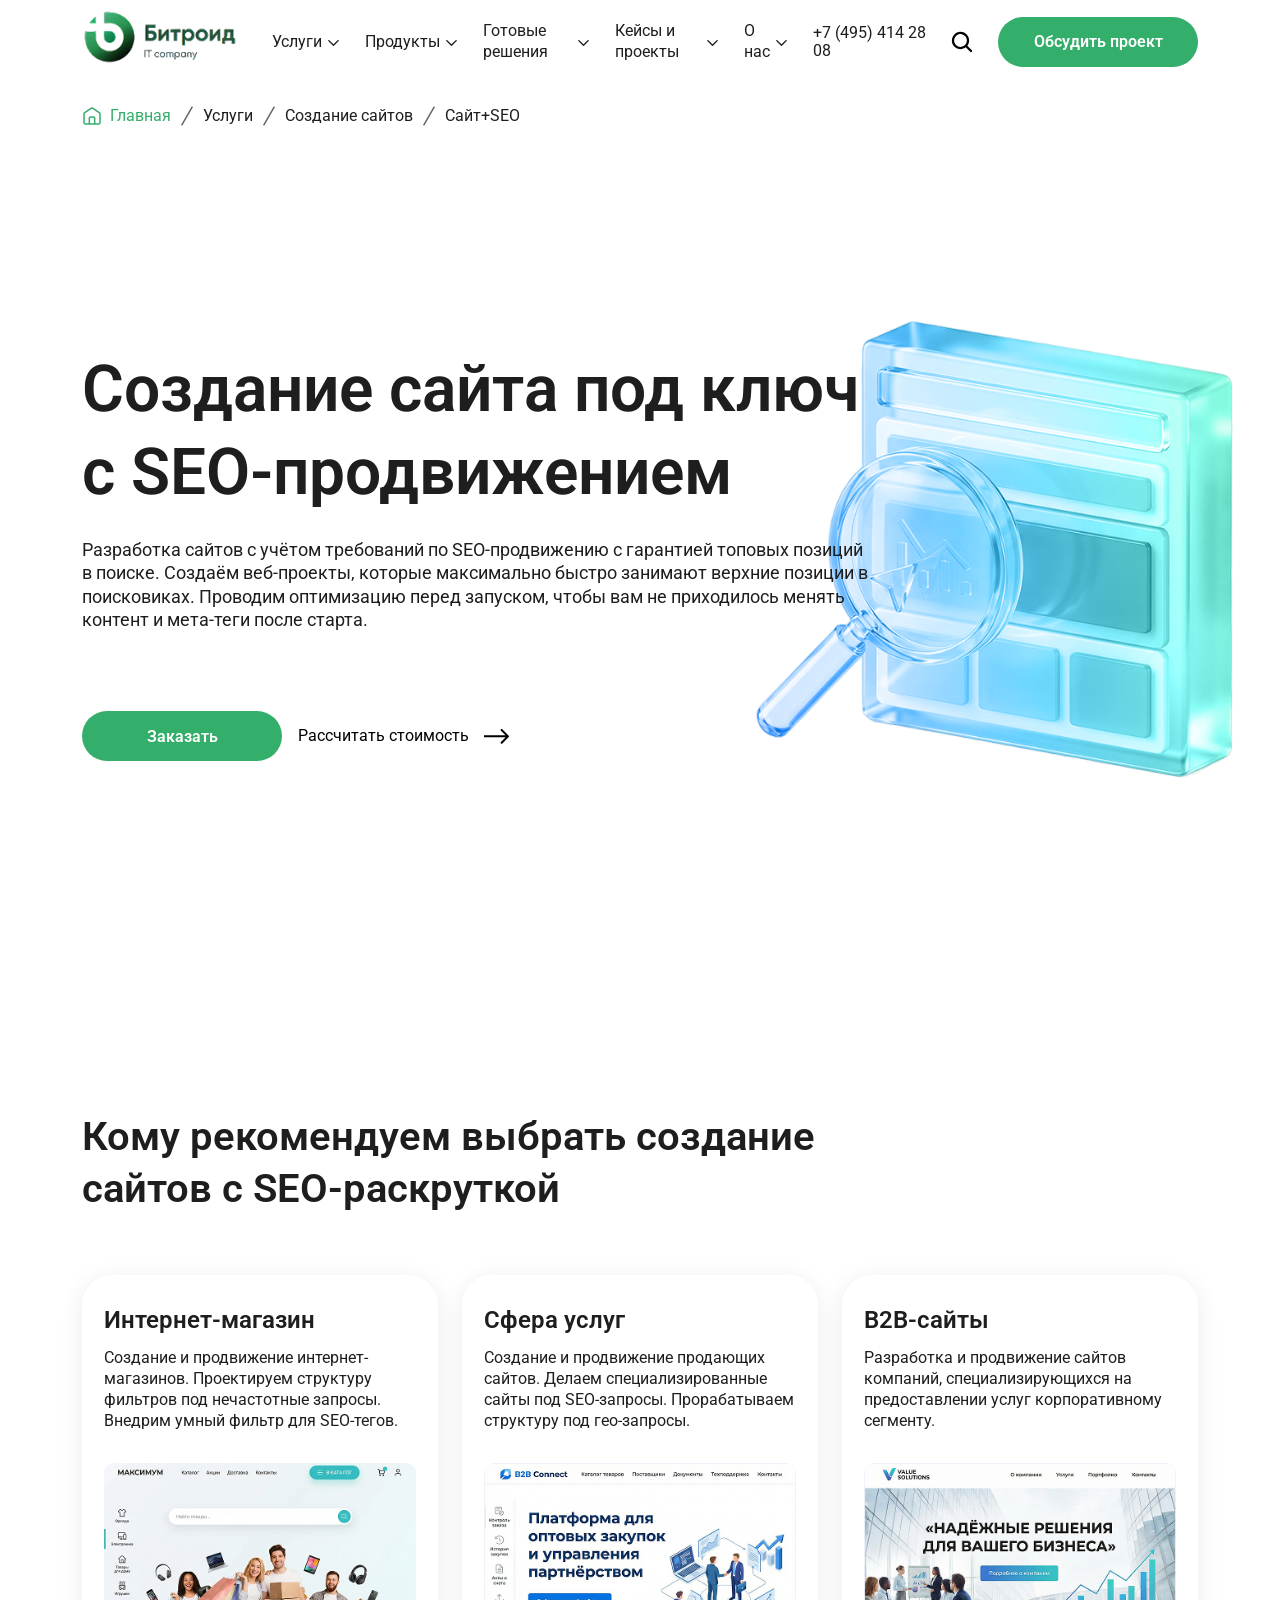
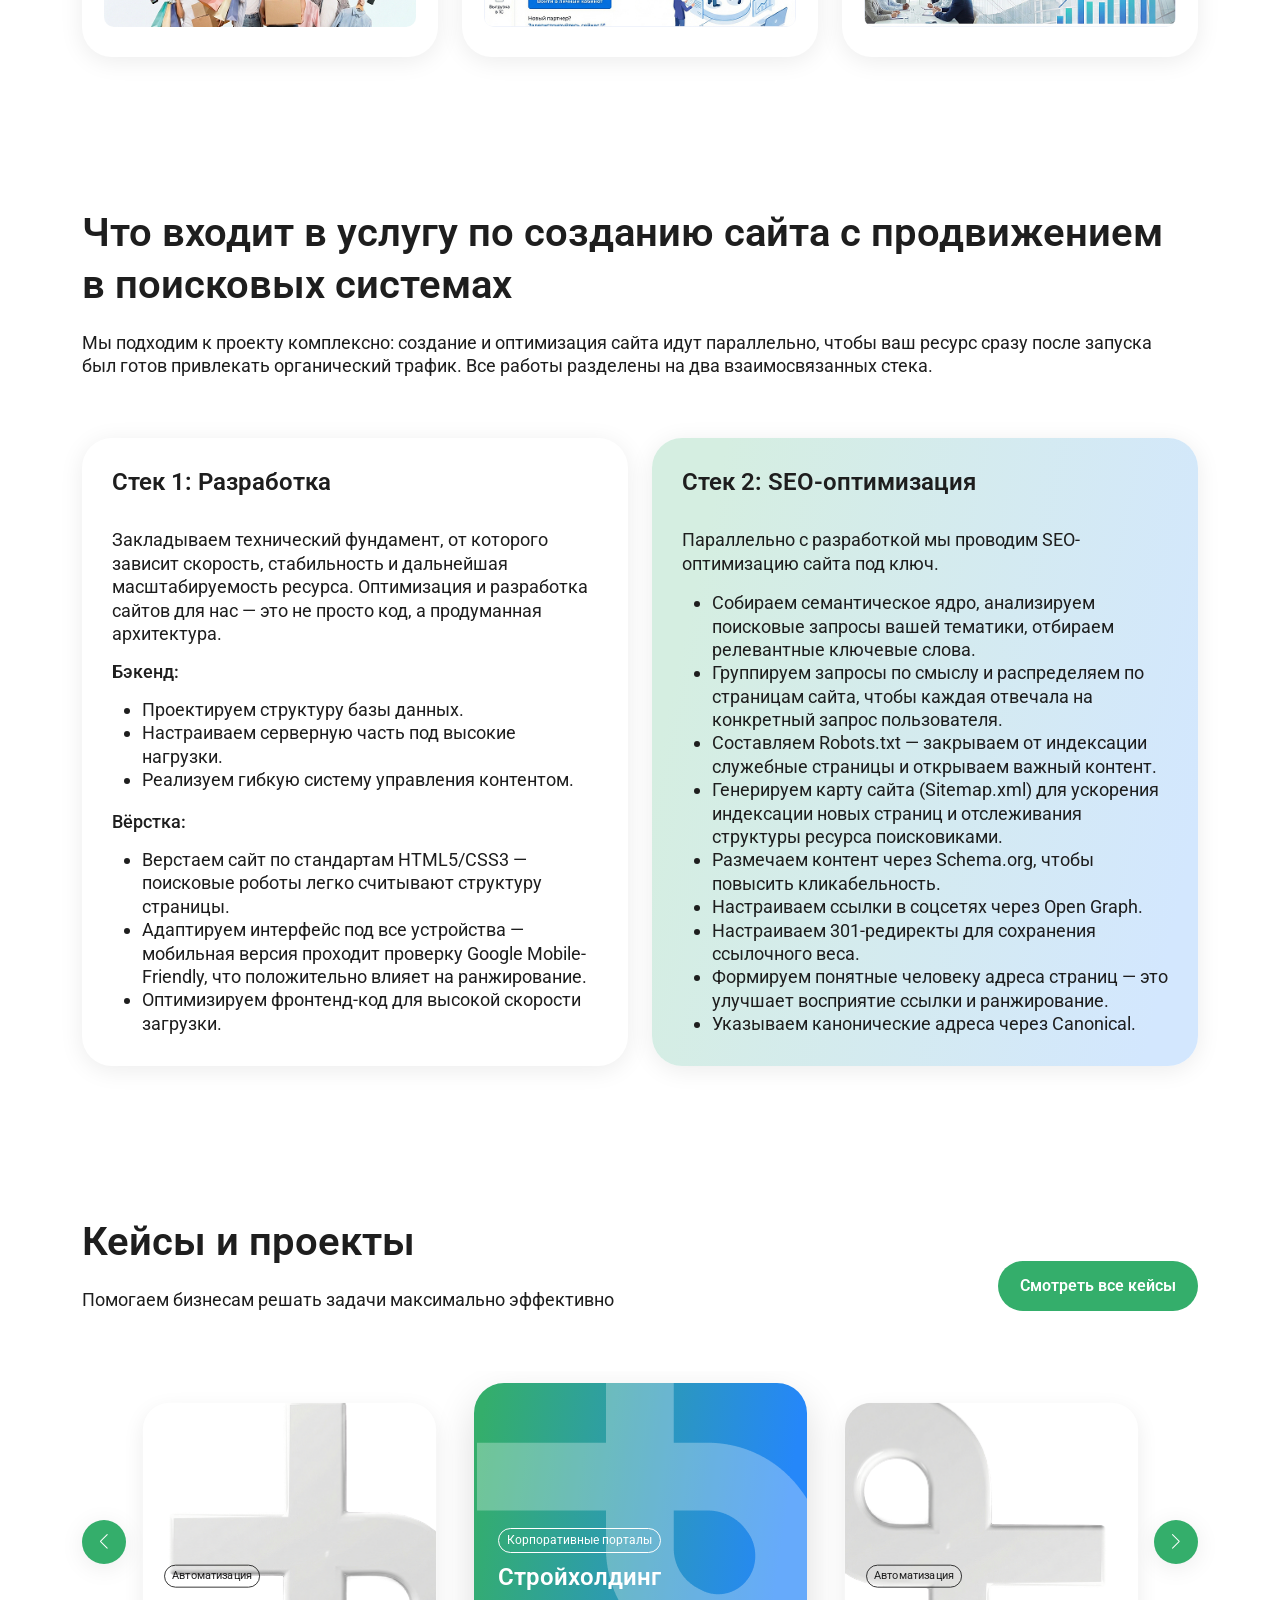
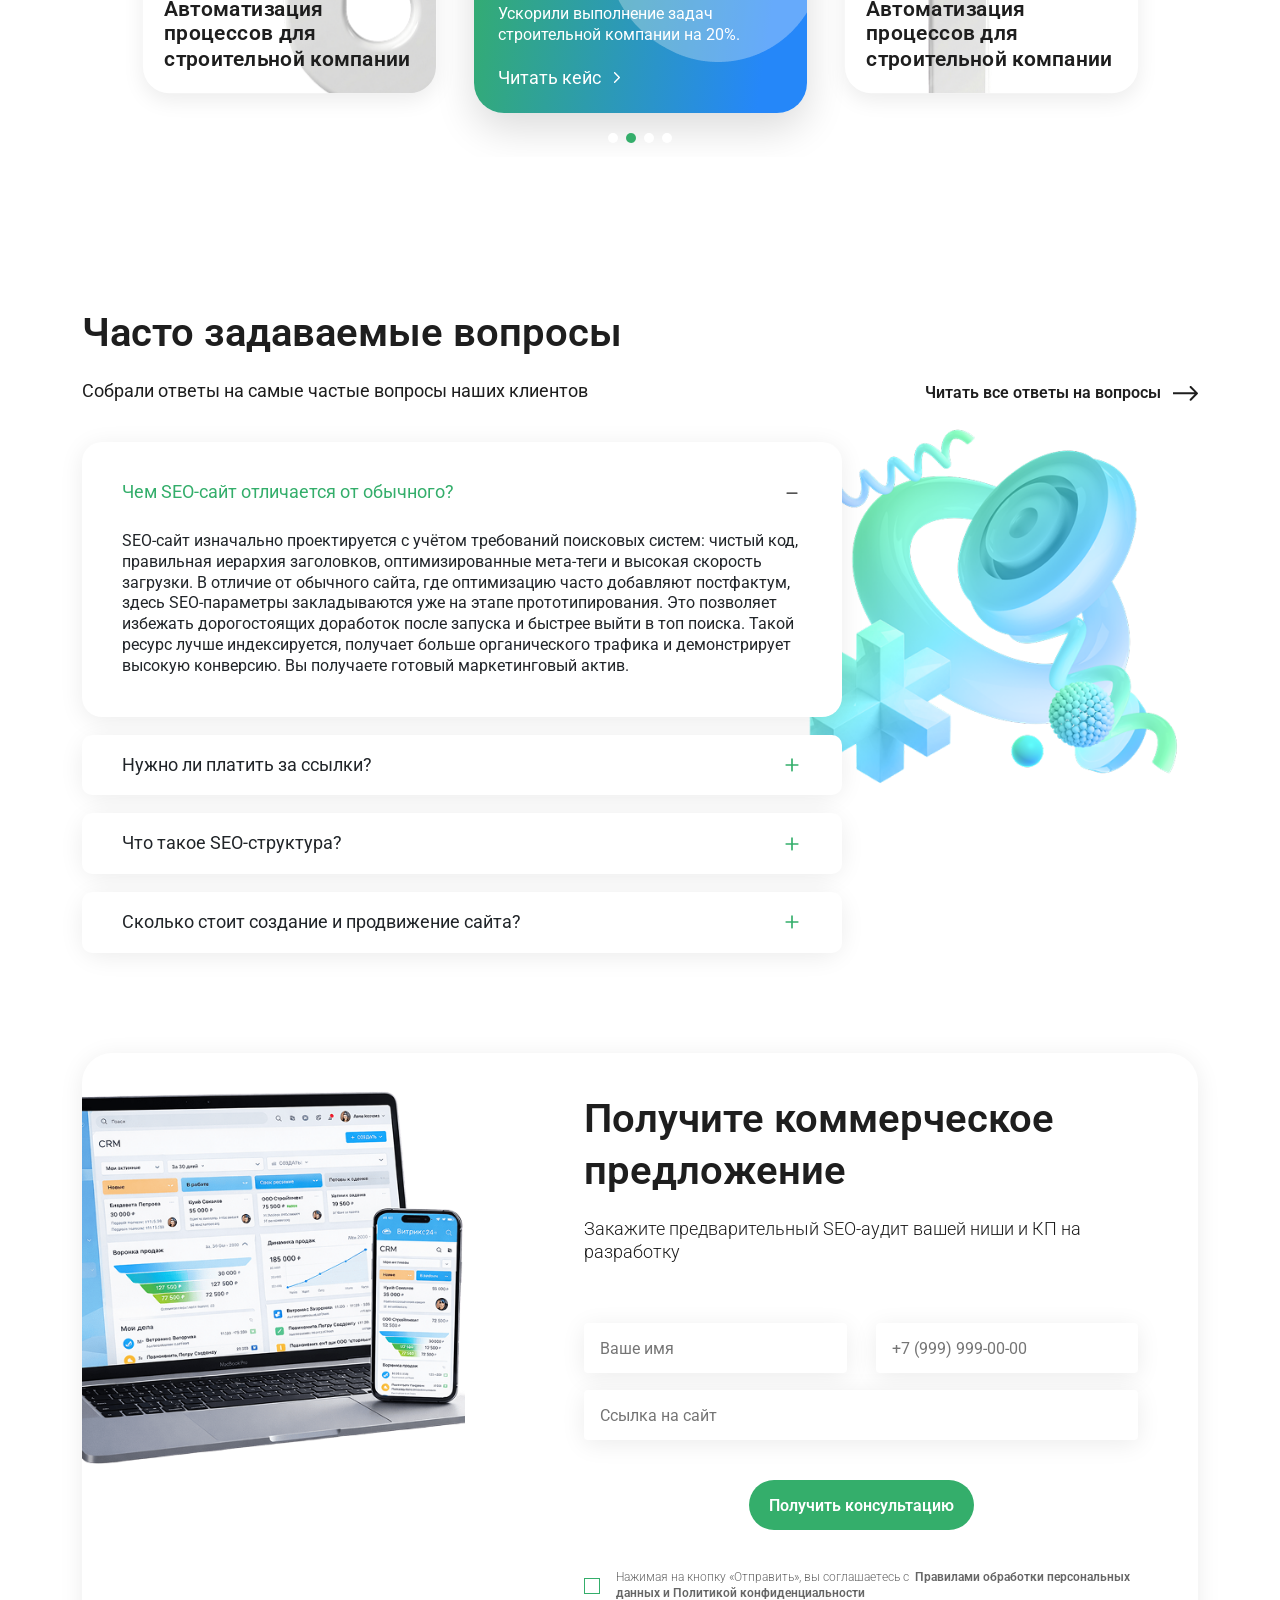
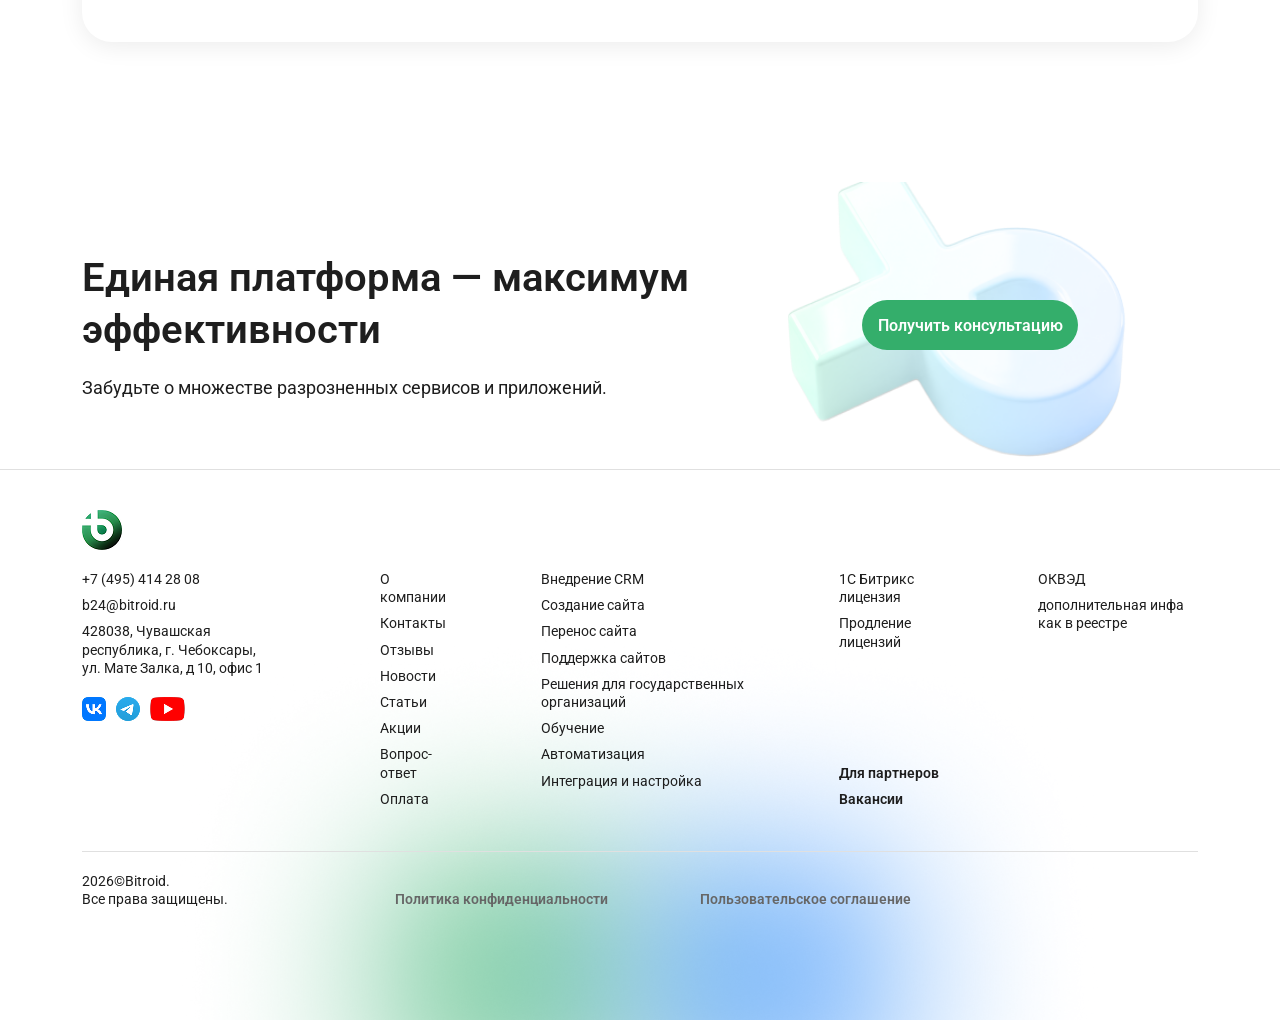
==== index.html @ 522f0d73 "Сверстал десктоп" ====
<!DOCTYPE html>
<html lang="ru">

<head>
  <meta http-equiv="Content-Type" content="text/html; charset=UTF-8">
  <meta http-equiv="X-UA-Compatible" content="IE=edge">
  <meta name="viewport" content="width=device-width, initial-scale=1.0">
  <title>Битроид IT company</title>
  <!-- <link href="https://cdnjs.cloudflare.com/ajax/libs/bootstrap/5.0.1/css/bootstrap-grid.min.css" rel="stylesheet"> -->
  <link href="https://cdn.jsdelivr.net/npm/bootstrap@5.3.2/dist/css/bootstrap.min.css" rel="stylesheet">
  <link rel="stylesheet" href="https://cdn.jsdelivr.net/npm/swiper@11/swiper-bundle.min.css" />
  <link rel="stylesheet" href="css/normalize.css">
  <link rel="stylesheet" href="css/main.css">
</head>

<body>

  <header class="header">
    <div class="container">
      <div class="header__row">
        <a class="header__logo" href="/">
          <img class="header__logo-img" src="images/logo.png" alt="logo">
        </a>
        <nav class="header__nav">
          <ul class="header__nav-list">
            <li class="header__nav-item">
              <a class="header__nav-link" href="#">Услуги
                <span class="header__nav-link-span">
                  <svg class="header__nav-link-icon" width="15" height="15" viewBox="0 0 15 15" fill="none" xmlns="http://www.w3.org/2000/svg">
                    <path d="M12.685 6.12247L7.99747 10.81C7.93214 10.8755 7.85452 10.9275 7.76906 10.963C7.68359 10.9985 7.59196 11.0168 7.49942 11.0168C7.40688 11.0168 7.31525 10.9985 7.22978 10.963C7.14432 10.9275 7.0667 10.8755 7.00137 10.81L2.31387 6.12247C2.18178 5.99038 2.10757 5.81123 2.10757 5.62443C2.10757 5.43762 2.18178 5.25847 2.31387 5.12638C2.44596 4.99429 2.62512 4.92008 2.81192 4.92008C2.99872 4.92008 3.17788 4.99429 3.30997 5.12638L7.50001 9.31642L11.69 5.12579C11.8221 4.9937 12.0013 4.91949 12.1881 4.91949C12.3749 4.91949 12.554 4.9937 12.6861 5.12579C12.8182 5.25788 12.8924 5.43704 12.8924 5.62384C12.8924 5.81064 12.8182 5.9898 12.6861 6.12189L12.685 6.12247Z" />
                  </svg>
                </span>
              </a>
            </li>
            <li class="header__nav-item">
              <a class="header__nav-link" href="#">Продукты
                <span class="header__nav-link-span">
                  <svg class="header__nav-link-icon" width="15" height="15" viewBox="0 0 15 15" fill="none" xmlns="http://www.w3.org/2000/svg">
                    <path d="M12.685 6.12247L7.99747 10.81C7.93214 10.8755 7.85452 10.9275 7.76906 10.963C7.68359 10.9985 7.59196 11.0168 7.49942 11.0168C7.40688 11.0168 7.31525 10.9985 7.22978 10.963C7.14432 10.9275 7.0667 10.8755 7.00137 10.81L2.31387 6.12247C2.18178 5.99038 2.10757 5.81123 2.10757 5.62443C2.10757 5.43762 2.18178 5.25847 2.31387 5.12638C2.44596 4.99429 2.62512 4.92008 2.81192 4.92008C2.99872 4.92008 3.17788 4.99429 3.30997 5.12638L7.50001 9.31642L11.69 5.12579C11.8221 4.9937 12.0013 4.91949 12.1881 4.91949C12.3749 4.91949 12.554 4.9937 12.6861 5.12579C12.8182 5.25788 12.8924 5.43704 12.8924 5.62384C12.8924 5.81064 12.8182 5.9898 12.6861 6.12189L12.685 6.12247Z" />
                  </svg>
                </span>
              </a>
            </li>
            <li class="header__nav-item">
              <a class="header__nav-link" href="#">Готовые решения
                <span class="header__nav-link-span">
                  <svg class="header__nav-link-icon" width="15" height="15" viewBox="0 0 15 15" fill="none" xmlns="http://www.w3.org/2000/svg">
                    <path d="M12.685 6.12247L7.99747 10.81C7.93214 10.8755 7.85452 10.9275 7.76906 10.963C7.68359 10.9985 7.59196 11.0168 7.49942 11.0168C7.40688 11.0168 7.31525 10.9985 7.22978 10.963C7.14432 10.9275 7.0667 10.8755 7.00137 10.81L2.31387 6.12247C2.18178 5.99038 2.10757 5.81123 2.10757 5.62443C2.10757 5.43762 2.18178 5.25847 2.31387 5.12638C2.44596 4.99429 2.62512 4.92008 2.81192 4.92008C2.99872 4.92008 3.17788 4.99429 3.30997 5.12638L7.50001 9.31642L11.69 5.12579C11.8221 4.9937 12.0013 4.91949 12.1881 4.91949C12.3749 4.91949 12.554 4.9937 12.6861 5.12579C12.8182 5.25788 12.8924 5.43704 12.8924 5.62384C12.8924 5.81064 12.8182 5.9898 12.6861 6.12189L12.685 6.12247Z" />
                  </svg>
                </span>
              </a>
            </li>
            <li class="header__nav-item">
              <a class="header__nav-link" href="#">Кейсы и проекты
                <span class="header__nav-link-span">
                  <svg class="header__nav-link-icon" width="15" height="15" viewBox="0 0 15 15" fill="none" xmlns="http://www.w3.org/2000/svg">
                    <path d="M12.685 6.12247L7.99747 10.81C7.93214 10.8755 7.85452 10.9275 7.76906 10.963C7.68359 10.9985 7.59196 11.0168 7.49942 11.0168C7.40688 11.0168 7.31525 10.9985 7.22978 10.963C7.14432 10.9275 7.0667 10.8755 7.00137 10.81L2.31387 6.12247C2.18178 5.99038 2.10757 5.81123 2.10757 5.62443C2.10757 5.43762 2.18178 5.25847 2.31387 5.12638C2.44596 4.99429 2.62512 4.92008 2.81192 4.92008C2.99872 4.92008 3.17788 4.99429 3.30997 5.12638L7.50001 9.31642L11.69 5.12579C11.8221 4.9937 12.0013 4.91949 12.1881 4.91949C12.3749 4.91949 12.554 4.9937 12.6861 5.12579C12.8182 5.25788 12.8924 5.43704 12.8924 5.62384C12.8924 5.81064 12.8182 5.9898 12.6861 6.12189L12.685 6.12247Z" />
                  </svg>
                </span>
              </a>
            </li>
            <li class="header__nav-item">
              <a class="header__nav-link" href="#">О нас
                <span class="header__nav-link-span">
                  <svg class="header__nav-link-icon" width="15" height="15" viewBox="0 0 15 15" fill="none" xmlns="http://www.w3.org/2000/svg">
                    <path d="M12.685 6.12247L7.99747 10.81C7.93214 10.8755 7.85452 10.9275 7.76906 10.963C7.68359 10.9985 7.59196 11.0168 7.49942 11.0168C7.40688 11.0168 7.31525 10.9985 7.22978 10.963C7.14432 10.9275 7.0667 10.8755 7.00137 10.81L2.31387 6.12247C2.18178 5.99038 2.10757 5.81123 2.10757 5.62443C2.10757 5.43762 2.18178 5.25847 2.31387 5.12638C2.44596 4.99429 2.62512 4.92008 2.81192 4.92008C2.99872 4.92008 3.17788 4.99429 3.30997 5.12638L7.50001 9.31642L11.69 5.12579C11.8221 4.9937 12.0013 4.91949 12.1881 4.91949C12.3749 4.91949 12.554 4.9937 12.6861 5.12579C12.8182 5.25788 12.8924 5.43704 12.8924 5.62384C12.8924 5.81064 12.8182 5.9898 12.6861 6.12189L12.685 6.12247Z" />
                  </svg>
                </span>
              </a>
            </li>
          </ul>
        </nav>
        <a class="header__phone" href="tel:+74954142808">+7 (495) 414 28 08</a>
        <button class="header__search-btn" type="button">
          <svg class="header__search-btn-icon" width="24" height="24" viewBox="0 0 24 24" fill="none" xmlns="http://www.w3.org/2000/svg">
            <path d="M21.7959 20.2041L17.3437 15.75C18.6787 14.0104 19.3019 11.8282 19.087 9.64606C18.8722 7.46389 17.8353 5.44515 16.1867 3.99936C14.5382 2.55356 12.4014 1.78898 10.2098 1.8607C8.01829 1.93243 5.93607 2.83509 4.38558 4.38558C2.83509 5.93607 1.93243 8.01829 1.8607 10.2098C1.78898 12.4014 2.55356 14.5382 3.99936 16.1867C5.44515 17.8353 7.46389 18.8722 9.64606 19.087C11.8282 19.3019 14.0104 18.6787 15.75 17.3437L20.2059 21.8006C20.3106 21.9053 20.4348 21.9883 20.5715 22.0449C20.7083 22.1015 20.8548 22.1307 21.0028 22.1307C21.1508 22.1307 21.2973 22.1015 21.4341 22.0449C21.5708 21.9883 21.695 21.9053 21.7997 21.8006C21.9043 21.696 21.9873 21.5717 22.044 21.435C22.1006 21.2983 22.1298 21.1517 22.1298 21.0037C22.1298 20.8557 22.1006 20.7092 22.044 20.5725C21.9873 20.4357 21.9043 20.3115 21.7997 20.2069L21.7959 20.2041ZM4.12499 10.5C4.12499 9.23914 4.49888 8.0066 5.19938 6.95823C5.89987 5.90987 6.89551 5.09277 8.06039 4.61026C9.22527 4.12775 10.5071 4.00151 11.7437 4.24749C12.9803 4.49347 14.1162 5.10063 15.0078 5.99219C15.8994 6.88375 16.5065 8.01966 16.7525 9.25629C16.9985 10.4929 16.8722 11.7747 16.3897 12.9396C15.9072 14.1045 15.0901 15.1001 14.0418 15.8006C12.9934 16.5011 11.7608 16.875 10.5 16.875C8.80977 16.8733 7.18927 16.201 5.99411 15.0059C4.79894 13.8107 4.12673 12.1902 4.12499 10.5Z" />
          </svg>
        </button>
        <button class="btn header__cta-btn" type="button">Обсудить проект</button>
      </div>
    </div>
  </header>

  <main class="main">
    <div class="container">

      <nav class="breadcrumbs" aria-label="Breadcrumb">
        <img class="breadcrumbs__icon" src="images/icons/breadcrumbs-icon.svg" alt="breadcrumbs icon">
        <ul class="breadcrumbs__list">
          <li class="breadcrumbs__item">
            <a class="breadcrumbs__link breadcrumbs__link--main" href="/">Главная</a>
            <span class="breadcrumbs__separator"><span>
          </li>
          <li class="breadcrumbs__item">
            <a class="breadcrumbs__link" href="#">Услуги</a>
            <span class="breadcrumbs__separator"><span>
          </li>
          <li class="breadcrumbs__item">
            <a class="breadcrumbs__link" href="#">Создание сайтов</a>
            <span class="breadcrumbs__separator"><span>
          </li>
          <li class="breadcrumbs__item">Сайт+SEO</li>
        </ul>
      </nav>

      <section class="hero">
        <div class="hero__content">
          <h1 class="hero__title">Создание сайта под ключ с SEO-продвижением</h1>
          <p class="hero__description">
            Разработка сайтов с учётом требований по SEO-продвижению с гарантией топовых позиций в поиске. Создаём веб-проекты, которые максимально быстро занимают верхние позиции в поисковиках. Проводим оптимизацию перед запуском, чтобы вам не приходилось менять контент и мета-теги после старта.
          </p>
          <div class="hero__buttons">
            <button class="btn" type="button">Заказать</button>
            <button class="hero__btn" type="button">Рассчитать стоимость
              <svg class="hero__btn-icon" width="25" height="15" viewBox="0 0 25 15" fill="none" xmlns="http://www.w3.org/2000/svg">
                <path d="M24.7071 8.07112C25.0976 7.6806 25.0976 7.04743 24.7071 6.65691L18.3431 0.292946C17.9526 -0.0975785 17.3195 -0.0975785 16.9289 0.292946C16.5384 0.68347 16.5384 1.31664 16.9289 1.70716L22.5858 7.36401L16.9289 13.0209C16.5384 13.4114 16.5384 14.0446 16.9289 14.4351C17.3195 14.8256 17.9526 14.8256 18.3431 14.4351L24.7071 8.07112ZM0 7.36401V8.36401H24V7.36401V6.36401H0V7.36401Z" />
              </svg>
            </button>
          </div>
        </div>
      </section>

      <section class="section services">
        <h2 class="section__title section__title--services ">Кому рекомендуем выбрать создание сайтов с SEO-раскруткой</h2>
        <ul class="services__list">
          <li class="services__item">
            <article class="services__card">
              <h3 class="services__card-title">Интернет-магазин</h3>
              <p class="services__card-description">
                Создание и продвижение интернет-магазинов. Проектируем структуру фильтров под нечастотные запросы. Внедрим умный фильтр для SEO-тегов.
              </p>
              <img class="services__card-img" src="images/services/services-card-1.jpg" alt="services card 1">
            </article>
          </li>
          <li class="services__item">
            <article class="services__card">
              <h3 class="services__card-title">Сфера услуг</h3>
              <p class="services__card-description">
                Создание и продвижение продающих сайтов. Делаем специализированные сайты под SEO-запросы. Прорабатываем структуру под гео-запросы.
              </p>
              <img class="services__card-img" src="images/services/services-card-2.jpg" alt="Сфера услуг">
            </article>
          </li>
          <li class="services__item">
            <article class="services__card">
              <h3 class="services__card-title">B2B-сайты</h3>
              <p class="services__card-description">
                Разработка и продвижение сайтов компаний, специализирующихся на предоставлении услуг корпоративному сегменту.
              </p>
              <img class="services__card-img" src="images/services/services-card-3.jpg" alt="B2B-сайты">
            </article>
          </li>
        </ul>
      </section>

      <section class="section stacks">
        <div class="section__intro">
          <h2 class="section__title">Что входит в услугу по созданию сайта с продвижением в поисковых системах</h2>
          <p class="section__description">
            Мы подходим к проекту комплексно: создание и оптимизация сайта идут параллельно, чтобы ваш ресурс сразу после запуска был готов привлекать органический трафик. Все работы разделены на два взаимосвязанных стека.
          </p>
        </div>
        <div class="stacks__list">
          <div class="stacks__item">
            <h3 class="stacks__item-title">Стек 1: Разработка</h3>
            <div class="stacks__item-content">
              <p class="stacks__item-content-intro">Закладываем технический фундамент, от которого зависит скорость, стабильность и дальнейшая масштабируемость ресурса. Оптимизация и разработка сайтов для нас — это не просто код, а продуманная архитектура.</p>
              <h4 class="stacks__item-subheading">Бэкенд:</h4>
              <ul class="stacks__item-list">
                <li class="stacks__item-list-item">Проектируем структуру базы данных.</li>
                <li class="stacks__item-list-item">Настраиваем серверную часть под высокие нагрузки.</li>
                <li class="stacks__item-list-item">Реализуем гибкую систему управления контентом.</li>
              </ul>
              <h4 class="stacks__item-subheading">Вёрстка:</h4>
              <ul class="stacks__item-list">
                <li class="stacks__item-list-item">Верстаем сайт по стандартам HTML5/CSS3 — поисковые роботы легко считывают структуру страницы.</li>
                <li class="stacks__item-list-item">Адаптируем интерфейс под все устройства — мобильная версия проходит проверку Google Mobile-Friendly, что положительно влияет на ранжирование.</li>
                <li class="stacks__item-list-item">
                  Оптимизируем фронтенд-код для высокой скорости загрузки.</li>
              </ul>
            </div>
          </div>
          <div class="stacks__item">
            <h3 class="stacks__item-title">Стек 2: SEO-оптимизация</h3>
            <div class="stacks__item-content">
              <p class="stacks__item-content-intro">Параллельно с разработкой мы проводим SEO-оптимизацию сайта под ключ.</p>
              <ul class="stacks__item-list">
                <li class="stacks__item-list-item">Собираем семантическое ядро, анализируем поисковые запросы вашей тематики, отбираем релевантные ключевые слова.</li>
                <li class="stacks__item-list-item">Группируем запросы по смыслу и распределяем по страницам сайта, чтобы каждая отвечала на конкретный запрос пользователя.</li>
                <li class="stacks__item-list-item">Составляем Robots.txt — закрываем от индексации служебные страницы и открываем важный контент.</li>
                <li class="stacks__item-list-item">Генерируем карту сайта (Sitemap.xml) для ускорения индексации новых страниц и отслеживания структуры ресурса поисковиками.</li>
                <li class="stacks__item-list-item">Размечаем контент через Schema.org, чтобы повысить кликабельность.</li>
                <li class="stacks__item-list-item">Настраиваем ссылки в соцсетях через Open Graph.</li>
                <li class="stacks__item-list-item">Настраиваем 301-редиректы для сохранения ссылочного веса.</li>
                <li class="stacks__item-list-item">Формируем понятные человеку адреса страниц — это улучшает восприятие ссылки и ранжирование.</li>
                <li class="stacks__item-list-item">Указываем канонические адреса через Canonical.</li>
              </ul>
            </div>
          </div>
        </div>
      </section>

      <section class="section portfolio">
        <div class="section__row">
          <div class="section__intro">
            <h2 class="section__title">Кейсы и проекты</h2>
            <p class="section__description">
              Помогаем бизнесам решать задачи максимально эффективно 
            </p>
          </div>
          <a href="#" class="btn section__intro-btn">Смотреть все кейсы</a>
          <div class="portfolio__slider">
            <div class="swiper">
              <div class="swiper-wrapper">
                <!-- Слайды -->
                <div class="swiper-slide portfolio__slider-item">
                  <article class="portfolio__slider-card">
                    <img class="portfolio__slider-card-img portfolio__slider-card-img--1" src="images/portfolio/portfolio-card-1.png" alt="portfolio card 1">
                    <p class="portfolio__slider-card-tag">
                      Автоматизация
                    </p>
                    <h3 class="portfolio__slider-card-title">
                      Автоматизация процессов для строительной компании
                    </h3>
                    <div class="portfolio__slider-card-description">Ускорили выполнение задач строительной компании на 10%.</div>
                    <a href="#" class="portfolio__slider-card-link">
                      Читать кейс
                      <img src="images/icons/arrow-right-icon.svg" alt="Читать кейс">
                    </a>
                  </article>
                </div>
                <div class="swiper-slide portfolio__slider-item">
                  <article class="portfolio__slider-card">
                    <img class="portfolio__slider-card-img portfolio__slider-card-img--2" src="images/portfolio/portfolio-card-2.png" alt="portfolio card 2">
                    <p class="portfolio__slider-card-tag">
                      Корпоративные порталы
                    </p>
                    <h3 class="portfolio__slider-card-title">
                      Стройхолдинг
                    </h3>
                    <div class="portfolio__slider-card-description">Ускорили выполнение задач строительной компании на 20%.</div>
                    <a href="#" class="portfolio__slider-card-link">
                      Читать кейс
                      <img src="images/icons/arrow-right-icon.svg" alt="Читать кейс">
                    </a>
                  </article>
                </div>
                <div class="swiper-slide portfolio__slider-item">
                  <article class="portfolio__slider-card">
                    <img class="portfolio__slider-card-img portfolio__slider-card-img--3" src="images/portfolio/portfolio-card-3.png" alt="portfolio card 3">
                    <p class="portfolio__slider-card-tag">
                      Автоматизация
                    </p>
                    <h3 class="portfolio__slider-card-title">
                      Автоматизация процессов для строительной компании
                    </h3>
                    <div class="portfolio__slider-card-description">Ускорили выполнение задач строительной компании на 30%.</div>
                    <a href="#" class="portfolio__slider-card-link">
                      Читать кейс
                      <img src="images/icons/arrow-right-icon.svg" alt="Читать кейс">
                    </a>
                  </article>
                </div>
                <div class="swiper-slide portfolio__slider-item">
                  <article class="portfolio__slider-card">
                    <img class="portfolio__slider-card-img portfolio__slider-card-img--1" src="images/portfolio/portfolio-card-1.png" alt="portfolio card 1">
                    <p class="portfolio__slider-card-tag">
                      Корпоративные порталы
                    </p>
                    <h3 class="portfolio__slider-card-title">
                      Стройхолдинг
                    </h3>
                    <div class="portfolio__slider-card-description">Ускорили выполнение задач строительной компании на 40%.</div>
                    <a href="#" class="portfolio__slider-card-link">
                      Читать кейс
                      <img src="images/icons/arrow-right-icon.svg" alt="Читать кейс">
                    </a>
                  </article>
                </div>
              </div>

              <!-- Пагинация (точки) -->
              <div class="swiper-pagination"></div>
            </div>
            <!-- Стрелки навигации (опционально) -->
            <div class="swiper-button-next"></div>
            <div class="swiper-button-prev"></div>
          </div>
        </div>

      </section>

      <section class="section faq">
        <div class="section__row section__row--faq">
          <div class="section__intro">
            <h2 class="section__title">Часто задаваемые вопросы</h2>
            <p class="section__description">
              Собрали ответы на самые частые вопросы наших клиентов
            </p>
          </div>
          <a href="#" class="section__intro-link">Читать все ответы на вопросы
            <svg width="25" height="15" viewBox="0 0 25 15" fill="none" xmlns="http://www.w3.org/2000/svg">
              <path d="M24.7071 8.07112C25.0976 7.6806 25.0976 7.04743 24.7071 6.65691L18.3431 0.292946C17.9526 -0.0975785 17.3195 -0.0975785 16.9289 0.292946C16.5384 0.68347 16.5384 1.31664 16.9289 1.70716L22.5858 7.36401L16.9289 13.0209C16.5384 13.4114 16.5384 14.0446 16.9289 14.4351C17.3195 14.8256 17.9526 14.8256 18.3431 14.4351L24.7071 8.07112ZM0 7.36401V8.36401H24V7.36401V6.36401H0V7.36401Z" fill="#1E1E1E" />
            </svg>
          </a>
          <div class="faq__accordion accordion accordion-flush" id="faqAccordion">
            <div class="accordion-item">
              <h2 class="accordion-header" id="headingOne">
                <button class="accordion-button" type="button" data-bs-toggle="collapse" data-bs-target="#collapseOne" aria-expanded="true" aria-controls="collapseOne">
                  Чем SEO-сайт отличается от обычного?
                </button>
              </h2>
              <div id="collapseOne" class="accordion-collapse collapse show" aria-labelledby="headingOne" data-bs-parent="#faqAccordion">
                <div class="accordion-body">
                  SEO-сайт изначально проектируется с учётом требований поисковых систем: чистый код, правильная иерархия заголовков, оптимизированные мета-теги и высокая скорость загрузки. В отличие от обычного сайта, где оптимизацию часто добавляют постфактум, здесь SEO-параметры закладываются уже на этапе прототипирования. Это позволяет избежать дорогостоящих доработок после запуска и быстрее выйти в топ поиска. Такой ресурс лучше индексируется, получает больше органического трафика и демонстрирует высокую конверсию. Вы получаете готовый маркетинговый актив.
                </div>
              </div>
            </div>
            <div class="accordion-item">
              <h2 class="accordion-header" id="headingTwo">
                <button class="accordion-button collapsed" type="button" data-bs-toggle="collapse" data-bs-target="#collapseTwo" aria-expanded="false" aria-controls="collapseTwo">
                  Нужно ли платить за ссылки?
                </button>
              </h2>
              <div id="collapseTwo" class="accordion-collapse collapse" aria-labelledby="headingTwo" data-bs-parent="#faqAccordion">
                <div class="accordion-body">
                  <p>Да, если речь идёт о покупке внешних ссылок для продвижения (крауд-маркетинг, гостевые посты, биржи ссылок).</p>
                  <p>
                    Но в современном SEO акцент смещён в сторону естественного ссылочного профиля — полезный контент,который сам привлекает ссылки. Ссылки — это не единственный, но важный фактор ранжирования.
                  </p>
                  <p>Мы всегда обсуждаем стратегию ссылочного продвижения индивидуально.</p>
                </div>
              </div>
            </div>
            <div class="accordion-item">
              <h2 class="accordion-header" id="headingThree">
                <button class="accordion-button collapsed" type="button" data-bs-toggle="collapse" data-bs-target="#collapseThree" aria-expanded="false" aria-controls="collapseThree">
                  Что такое SEO-структура?
                </button>
              </h2>
              <div id="collapseThree" class="accordion-collapse collapse" aria-labelledby="headingThree" data-bs-parent="#faqAccordion">
                <div class="accordion-body">
                  <p>SEO-структура — это логическое построение сайта, понятное поисковым системам и пользователям.</p>
                  <p>Она включает: правильную вложенность разделов (URL вида site.com/catalog/product/), ЧПУ-адреса, хлебные крошки, внутреннюю перелинковку, заголовки H1-H6 и грамотное распределение ключевых слов по страницам. Хорошая структура помогает поисковикам быстрее индексировать сайт и повышает позиции в выдаче.
                  </p>
                </div>
              </div>
            </div>
            <div class="accordion-item">
              <h2 class="accordion-header" id="headingFour">
                <button class="accordion-button collapsed" type="button" data-bs-toggle="collapse" data-bs-target="#collapseFour" aria-expanded="false" aria-controls="collapseFour">
                  Сколько стоит создание и продвижение сайта?
                </button>
              </h2>
              <div id="collapseFour" class="accordion-collapse collapse" aria-labelledby="headingFour" data-bs-parent="#faqAccordion">
                <div class="accordion-body">
                  <p></p>Цена зависит от сложности проекта. Сайт-визитка: от 30 000 ₽, интернет-магазин: от 80 000–150 000 ₽, кастомный портал: от 300 000 ₽.</p>
                  <p>Продвижение обычно оплачивается ежемесячно (от 20 000 ₽) либо по модели постоплаты за результат (фиксированная сумма за один запрос в топ-10).</p>
                  <p>Точную стоимость рассчитываем после брифа — она всегда индивидуальна.</p>
                </div>
              </div>
            </div>
          </div>
        </div>
      </section>

      <section class="section lead">
        <div class="section__intro">
          <h2 class="section__title">Получите коммерческое предложение</h2>
          <p class="section__description">
            Закажите предварительный SEO-аудит вашей ниши и КП на разработку
          </p>
        </div>

        <form class="lead__form">
          <div class="lead__form-row">
            <div class="lead__form-col">
              <label class="visually-hidden lead__form-label" for="name">Имя</label>
              <input class="lead__form-input" type="text" id="name" name="name" placeholder="Ваше имя" required>
            </div>
            <div class="lead__form-col">
              <label class="visually-hidden lead__form-label" for="phone">Телефон</label>
              <input class="lead__form-input" type="tel" id="phone" name="phone" placeholder="+7 (999) 999-00-00" required>
            </div>
          </div>
          <div class="lead__form-block">
            <label class="visually-hidden lead__form-label" for="site-link">Сообщение</label>
            <input class="lead__form-input" type="url" id="site-link" name="site-link" placeholder="Ссылка на сайт" required>
          </div>
          <button class="btn lead__form-btn" type="submit">Получить консультацию</button>
          <input class="visually-hidden lead__form-checkbox" type="checkbox" name="privacy-policy" id="privacy-policy" value="" required>
          <label class="lead__form-checkbox-label" for="privacy-policy">
            <span class="lead__form-checkbox-icon"></span>
            <span>Нажимая на кнопку «Отправить», вы соглашаетесь с  <a class="lead__form-privacy-link" href="#">Правилами обработки персональных данных и Политикой конфиденциальности</a></span>
          </label>
        </form>

      </section>

  </main>

  <footer class="footer">
    <section class="footer__top">
      <div class="container">
        <div class="footer__top-row">
          <div class="section__intro section__intro--footer">
            <h2 class="section__title">Единая платформа — максимум эффективности</h2>
            <p class="section__description">Забудьте о множестве разрозненных сервисов и приложений.</p>
          </div>
          <button class="btn footer__top-btn" type="button">Получить консультацию</button>
        </div>
    </section>
    <div class="container">



      <section class="footer__middle">
        <div class="footer__middle-row">
          <div class="footer__contacts">
            <a href="/" class="footer__logo-link">
              <img class="footer__logo-img" src="/images/logo-footer.png" alt="Битроид">
            </a>
            <ul class="footer__contacts-list">
              <li class="footer__contacts-item">
                <a href="tel:+74954142808" class="footer__link">+7 (495) 414 28 08</a>
              </li>
              <li class="footer__contacts-item">
                <a href="mailto:b24@bitroid.ru" class="footer__link">b24@bitroid.ru</a>
              </li>
              <li class="footer__contacts-item">
                428038, Чувашская республика, г. Чебоксары,<br> ул. Мате Залка, д 10, офис 1
              </li>
            </ul>
            <ul class="footer__social-list">
              <li class="footer__social-item">
                <a class="footer__social-link" href="#">
                  <img class="footer__social-icon" src="/images/icons/vk.png" alt="Мы в ВКонтакте">
                </a>
              </li>
              <li class="footer__social-item">
                <a class="footer__social-link" href="#">
                  <img class="footer__social-icon" src="/images/icons/telegram.png" alt="Мы в Telegram">
                </a>
              </li>
              <li class="footer__social-item">
                <a class="footer__social-link" href="#">
                  <img class="footer__social-icon" src="/images/icons/youtube.png" alt="Мы на YouTube">
                </a>
              </li>
            </ul>
          </div>
          <div class="footer__menu">
            <div class="footer__menu-col">
              <ul class="footer__menu-list">
                <li class="footer__menu-item">
                  <a href="#" class="footer__link">О компании</a>
                </li>
                <li class="footer__menu-item">
                  <a href="#" class="footer__link">Контакты</a>
                </li>
                <li class="footer__menu-item">
                  <a href="#" class="footer__link">Отзывы</a>
                </li>
                <li class="footer__menu-item">
                  <a href="#" class="footer__link">Новости</a>
                </li>
                <li class="footer__menu-item">
                  <a href="#" class="footer__link">Статьи</a>
                </li>
                <li class="footer__menu-item">
                  <a href="#" class="footer__link">Акции</a>
                </li>
                <li class="footer__menu-item">
                  <a href="#" class="footer__link">Вопрос-ответ</a>
                </li>
                <li class="footer__menu-item">
                  <a href="#" class="footer__link">Оплата</a>
                </li>
              </ul>

            </div>
            <div class="footer__menu-col">
              <ul class="footer__menu-list">
                <li class="footer__menu-item">
                  <a href="#" class="footer__link">Внедрение CRM</a>
                </li>
                <li class="footer__menu-item">
                  <a href="#" class="footer__link">Создание сайта</a>
                </li>
                <li class="footer__menu-item">
                  <a href="#" class="footer__link">Перенос сайта</a>
                </li>
                <li class="footer__menu-item">
                  <a href="#" class="footer__link">Поддержка сайтов</a>
                </li>
                <li class="footer__menu-item">
                  <a href="#" class="footer__link">Решения для государственных организаций</a>
                </li>
                <li class="footer__menu-item">
                  <a href="#" class="footer__link">Обучение</a>
                </li>
                <li class="footer__menu-item">
                  <a href="#" class="footer__link">Автоматизация</a>
                </li>
                <li class="footer__menu-item">
                  <a href="#" class="footer__link">Интеграция и настройка</a>
                </li>
              </ul>
            </div>
            <div class="footer__menu-col footer__menu-col--last">
              <ul class="footer__menu-list">
                <li class="footer__menu-item">
                  <a href="#" class="footer__link">1С Битрикс лицензия</a>
                </li>
                <li class="footer__menu-item">
                  <a href="#" class="footer__link">Продление лицензий</a>
                </li>
              </ul>
              <ul class="footer__menu-list footer__menu-list--last">
                <li class="footer__menu-item">
                  <a href="#" class="footer__link">Для партнеров</a>
                </li>
                <li class="footer__menu-item">
                  <a href="#" class="footer__link">Вакансии</a>
                </li>
              </ul>
            </div>


          </div>
          <div class="footer__secondary-menu">
            <ul class="footer__menu-list">
              <li class="footer__menu-item">
                <a href="#" class="footer__link">ОКВЭД</a>
              </li>
              <li class="footer__menu-item">
                <a href="#" class="footer__link">дополнительная инфа как в реестре</a>
              </li>
            </ul>
          </div>
        </div>
      </section>

      <section class="footer__bottom">
        <div class="footer__bottom-row">
          <div class="footer__bottom-copyright">
            <div class="footer__bottom-text">
              <p>2026&copy;Bitroid.</p>
              <p>Все права защищены.</p>
            </div>
          </div>
          <div class="footer__bottom-privacy">
            <a href="#" class="footer__bottom-link">Политика конфиденциальности</a>
          </div>
          <div class="footer__bottom-col">
            <a href="#" class="footer__bottom-link">Пользовательское соглашение</a>
          </div>
        </div>
      </section>
    </div>
  </footer>
  <script src="https://cdn.jsdelivr.net/npm/swiper@11/swiper-bundle.min.js"></script>
  <script src="https://cdn.jsdelivr.net/npm/bootstrap@5.3.2/dist/js/bootstrap.bundle.min.js"></script>
  <script src="js/main.js"></script>
</body>

</html>
---- css/main.css ----
@import url("https://fonts.googleapis.com/css2?family=Roboto:ital,wght@0,100..900;1,100..900&display=swap");

*,
*::before,
*::after {
  box-sizing: border-box;
}

body {
  color: #1e1e1e;
  font-family: "Roboto", sans-serif;
  font-size: 16px;
  line-height: 1.3;
  font-weight: 400;
  background-color: #ffffff;
}

a,
button {
  transition: all 0.3s ease;
}

a {
  text-decoration: none;
}

img {
  max-width: 100%;
  height: auto;
}

@media (min-width: 1400px) {
  .container,
  .container-lg,
  .container-md,
  .container-sm,
  .container-xl,
  .container-xxl {
    max-width: 1344px;
  }
}

.btn {
  display: flex;
  align-items: center;
  justify-content: center;

  min-width: 200px;
  height: 50px;
  border: none;
  border-radius: 60px;
  padding: 10px 20px;

  font-size: 16px;
  font-weight: 600;
  line-height: 1.1;

  color: #ffffff;
  background-color: #34ae6b;

  cursor: pointer;
}

.btn:hover,
.btn:focus,
.btn:active {
  color: #ffffff;
  background-color: #2c9d60;
}

.header {
  padding: 10px 0;
}

.header__row {
  display: flex;
  align-items: center;
  gap: 24px;
}

.header__logo {
  display: block;
  width: 198px;
  height: 64px;
}

.header__nav-list {
  display: flex;
  align-items: center;
  gap: 24px;

  padding: 0;
  margin: 0;

  list-style: none;
}

.header__nav-link {
  display: flex;
  align-items: center;
  gap: 4px;
  color: #1e1e1e;

  transition: color 0.3s ease;
}

.header__nav-link:hover,
.header__nav-link:focus,
.header__nav-link:active {
  color: #34ae6b;
}

.header__nav-link-icon {
  fill: currentColor;
}

.header__phone {
  margin-left: auto;

  color: #1e1e1e;

  line-height: 1.1;
}

.header__phone:hover,
.header__phone:focus,
.header__phone:active {
  color: #34ae6b;
}

.header__search-btn {
  border: none;
  background-color: transparent;
  padding: 0;
  margin: 0;
  cursor: pointer;
}

.header__search-btn:hover,
.header__search-btn:focus,
.header__search-btn:active {
  color: #34ae6b;
}

.header__search-btn-icon {
  fill: currentColor;
}

.main {
  padding: 20px 0 100px;
}

.breadcrumbs {
  display: flex;
  align-items: center;
  gap: 8px;

  margin-bottom: 20px;
}

.breadcrumbs__list {
  padding: 0;
  margin: 0;
  list-style: none;

  display: flex;
  align-items: center;
  gap: 4px;
}

.breadcrumbs__item {
  display: flex;
  align-items: center;
  gap: 4px;
}

.breadcrumbs__link {
  color: #1e1e1e;
}

.breadcrumbs__link:hover,
.breadcrumbs__link:focus,
.breadcrumbs__link:active {
  color: #34ae6b;
}

.breadcrumbs__link--main {
  color: #34ae6b;
}

.breadcrumbs__separator {
  width: 24px;
  height: 24px;
  background-image: url("../images/icons/breadcrumbs-separator.svg");
  background-size: contain;
  background-repeat: no-repeat;
  background-position: center;
}

.hero {
  position: relative;
  min-height: 813px;
  display: flex;
  align-items: center;
}

.hero::before {
  /* content: "";

  position: absolute;
  left: -4.5%;
  z-index: -1;

  width: 1040px;
  height: 1000px;

  background-image: url("../images/hero-bg-left.png");
  background-size: cover;
  background-position: center;
  background-repeat: no-repeat; */
}

.hero::after {
  content: "";

  position: absolute;
  right: -4.5%;
  z-index: -1;

  width: 50%;
  height: 100%;

  background-image: url("../images/hero-bg-right.png");
  background-size: contain;
  background-position: right center;
  background-repeat: no-repeat;
}

.hero__content {
  max-width: 790px;
}

.hero__title {
  margin-top: 0;
  margin-bottom: 24px;

  font-weight: 600;
  font-size: 64px;
  line-height: 1.3;
}

.hero__description {
  margin-top: 0;
  margin-bottom: 80px;
  font-size: 18px;
}

.hero__buttons {
  display: flex;
  align-items: center;
  gap: 10px;
}

.hero__btn {
  display: flex;
  align-items: center;
  gap: 15px;

  border: none;
  background-color: transparent;
}

.hero__btn:hover,
.hero__btn:focus,
.hero__btn:active {
  color: #34ae6b;
}

.hero__btn-icon {
  fill: currentColor;
}

.section {
  padding-bottom: 150px;
}

.section__intro {
  max-width: 1100px;
  margin-bottom: 60px;
}

.section__intro--footer {
  max-width: 650px;
  margin-bottom: 0;
}

.section__title {
  margin-top: 0;
  margin-bottom: 20px;

  font-size: 40px;
  font-weight: 600;
  line-height: 130%;
}

.section__title--services {
  max-width: 870px;
  margin-bottom: 60px;
}

.section__description {
  font-size: 18px;
  margin-bottom: 0;
}

.section__row {
  position: relative;

  display: flex;
  flex-direction: column;
  flex-wrap: wrap;
  gap: 60px;
}

.section__row--portfolio {
  gap: 48px;
}

.section__row--faq {
  gap: 40px;
}

.section__row .section__intro {
  margin-bottom: 0;
}

.section__intro-btn {
  position: absolute;
  right: 0;
  top: 45px;
}

.section__intro-link {
  position: absolute;
  right: 0;
  top: 12%;

  display: flex;
  align-items: center;
  gap: 12px;

  font-weight: 600;
  line-height: 1.1;

  color: #1e1e1e;
}

.section__intro-link:hover,
.section__intro-link:focus,
.section__intro-link:active {
  color: #34ae6b;
}

.services {
  position: relative;
  padding-top: 150px;
}

.services::after {
  /* content: "";
  position: absolute;
  bottom: 0;
  z-index: -1;

  width: 100%;
  height: 84%;
  background-image: url("../images/services-bg.png");
  background-size: contain;
  background-position: center;
  background-repeat: no-repeat; */
}

.services__list {
  display: grid;
  grid-template-columns: repeat(3, 1fr);
  gap: 24px;

  list-style: none;
  padding: 0;
  margin: 0;
}

.services__item {
  display: flex;
}

.services__card {
  display: flex;
  flex-direction: column;
  background-color: #fff;
  padding: 30px 22px;
  border-radius: 30px;
  box-shadow: 0px 4px 25px 0px #01080314;
}

.services__card-title {
  margin: 0 0 12px;

  font-weight: 600;
  font-size: 24px;
  line-height: 130%;
}

.services__card-description {
  margin-top: 0;
  margin-bottom: 32px;
}

.services__card-img {
  margin-top: auto;
  border-radius: 10px;
  aspect-ratio: 380/199;
}

.stacks__list {
  display: grid;
  grid-template-columns: repeat(2, 1fr);
  gap: 24px;

  padding: 0;
  margin: 0;
  list-style: none;
}

.stacks__item {
  padding: 30px;
  border-radius: 30px;
  box-shadow: 0px 4px 25px 0px #01080314;
}

.stacks__item:nth-child(2n) {
  background: linear-gradient(282.56deg, #d3e7fe 7.81%, #d5eee1 89.18%);
}

.stacks__item-title {
  margin-top: 0;
  margin-bottom: 32px;
  font-size: 24px;
  font-weight: 600;
}

.stacks__item-content {
  font-size: 18px;
}

.stacks__item-content-intro {
  margin-top: 0;
  margin-bottom: 16px;
}

.stacks__item-subheading {
  margin-top: 0;
  margin-bottom: 15px;

  font-size: 18px;
}

.stacks__item-list {
  margin: 0;
  padding: 0;
  padding-left: 30px;
}

.stacks__item-list + .stacks__item-subheading {
  margin-top: 20px;
}

.portfolio {
  position: relative;
  z-index: 0;
}

.portfolio::before {
  /* content: "";

  position: absolute;
  left: -4.5%;
  bottom: 0;
  z-index: -1;

  width: 1094px;
  height: 400px;

  background-image: url("../images/portfolio-bg.png");
  background-size: contain;
  background-position: left bottom;
  background-repeat: no-repeat; */
}

.portfolio__slider {
  position: relative;
  width: 100%;
}

.portfolio__slider .swiper {
  padding: 12px 0 44px;
  margin: 0 40px;
  overflow: hidden;
}

.portfolio__slider-item {
  height: 330px;
}

.portfolio__slider-card {
  position: relative;

  display: flex;
  flex-direction: column;
  align-items: flex-start;
  justify-content: flex-end;
  height: 100%;
  padding: 24px;
  border-radius: 30px;
  background-color: #fff;
  box-shadow: 0 8px 24px 0 #01080314;
  transform: scale(0.9);
  transition:
    transform 0.3s ease,
    opacity 0.3s ease,
    box-shadow 0.3s ease;
  overflow: hidden;
}

.portfolio__slider-card-img {
  position: absolute;

  z-index: -1;
}

.portfolio__slider-card-img--1 {
  right: 0;
  top: 0;
  height: 100%;
}

.portfolio__slider-card-img--2 {
  right: 0;
  top: 0;
}

.portfolio__slider-card-img--3 {
  left: 0;
  top: 0;
  height: 100%;
}

.portfolio__slider-card-tag {
  margin-top: 0;
  margin-bottom: 10px;
  font-size: 12px;
  padding: 4px 8px;
  border: 1px solid #1e1e1e;
  border-radius: 30px;
}

.portfolio__slider-card-title {
  margin: 0;

  font-weight: 600;
  font-size: 24px;
}

.portfolio__slider-card-description {
  display: none;
  margin: 12px 0 20px;
}

.portfolio__slider-card-link {
  display: none;
  align-items: center;
  color: #ffffff;

  font-size: 18px;
}

.portfolio__slider .swiper-slide-prev .portfolio__slider-card,
.portfolio__slider .swiper-slide-next .portfolio__slider-card {
  transform: scale(0.88);
}

.portfolio__slider .swiper-button-next,
.portfolio__slider .swiper-button-prev {
  top: 50%;
  transform: translateY(-50%);
  width: 44px;
  height: 44px;
  border-radius: 50%;

  color: #fff;
  background-color: #34ae6b;
  box-shadow: 0px 4px 25px 0px #01080314;
}

.portfolio__slider .swiper-button-prev,
.portfolio__slider .swiper-rtl .swiper-button-next {
  left: 0;
}

.portfolio__slider .swiper-button-next,
.portfolio__slider .swiper-rtl .swiper-button-prev {
  right: 0;
}

.portfolio__slider .swiper-button-next.swiper-button-disabled,
.portfolio__slider .swiper-button-prev.swiper-button-disabled {
  opacity: 1;
  color: #666666;
  background-color: #ffffff;
}

.portfolio__slider .swiper-button-next:after,
.portfolio__slider .swiper-button-prev:after {
  font-size: 15px;
}

.portfolio__slider .swiper-slide-active {
  color: #ffffff;
}

.portfolio__slider .swiper-slide-active .portfolio__slider-card-tag {
  border-color: #ffffff;
}

.portfolio__slider .swiper-slide-active .portfolio__slider-card-description {
  display: block;
}

.portfolio__slider .swiper-slide-active .portfolio__slider-card-link {
  display: flex;
  gap: 8px;
}

.portfolio__slider .swiper-slide-active .portfolio__slider-card {
  transform: scale(1);
  background: linear-gradient(98.54deg, #34ae6b 3.22%, #2587f9 86.86%);

  box-shadow: 0 16px 40px 0 #01080324;
}

.portfolio__slider .swiper-pagination-bullet {
  width: 10px;
  height: 10px;
  background-color: #ffffff;
  opacity: 1;
}

.portfolio__slider .swiper-pagination-bullet-active {
  background-color: #34ae6b;
}

.faq {
  padding-bottom: 100px;
  background-image: url("../images/faq-bg.png");
  background-size: 37%;
  background-position: right top 27%;
  background-repeat: no-repeat;
}

.faq__accordion {
  max-width: 760px;
}

.faq__accordion .accordion-item {
  border: none;
  border-radius: 20px;
  box-shadow: 0px 4px 25px 0px #01080314;
}

.faq__accordion.accordion-flush .accordion-item .accordion-button,
.faq__accordion.accordion-flush .accordion-item .accordion-button.collapsed {
  border-radius: 10px;
}

.faq__accordion .accordion-item:not(:last-child) {
  margin-bottom: 18px;
}

.faq__accordion .accordion-button {
  padding: 20px 40px;

  font-size: 18px;
}

.faq__accordion .accordion-body {
  padding: 0 40px 40px;
}

.faq__accordion .accordion-button:not(.collapsed) {
  padding: 40px 40px 28px;
  color: #34ae6b;
  background-color: transparent;
  box-shadow: none;
}

.faq__accordion .accordion-body p {
  margin: 0;
}

.accordion-button::after {
  background-image: url("data:image/svg+xml,%3csvg width='24' height='24' viewBox='0 0 24 24' fill='none' xmlns='http://www.w3.org/2000/svg'%3e%3cpath d='M12 5V19M5 12H19' stroke='%2334AE6B' stroke-width='2' stroke-linecap='round' stroke-linejoin='round'/%3e%3c/svg%3e");
}

.accordion-button:not(.collapsed)::after {
  background-image: url("data:image/svg+xml,%3csvg width='24' height='24' viewBox='0 0 24 24' fill='none' xmlns='http://www.w3.org/2000/svg'%3e%3cpath d='M6 12H18' stroke='%231E1E1E' stroke-width='1.5' stroke-linecap='round' stroke-linejoin='round'/%3e%3c/svg%3e");
  transform: none;
}

.accordion-button:focus {
  color: #34ae6b;
  box-shadow: none;
}

.lead {
  min-height: 560px;
  padding: 40px 60px 40px 45%;

  background-image: url("../images/lead-bg.png");
  background-size: 34.3%;
  background-position: left top;
  background-repeat: no-repeat;
  box-shadow: 0px 4px 25px 0px #01080314;
  border-radius: 30px;
}

.lead__form-row {
  display: grid;
  grid-template-columns: repeat(2, 1fr);
  gap: 29px;

  margin-bottom: 17px;
}

.lead__form-input {
  width: 100%;
  height: 50px;
  padding: 16px;
  border: none;
  border-radius: 4px;

  font-size: 16px;

  color: #666666;
  box-shadow: 0px 4px 25px 0px #01080314;
}

.lead__form-block {
  margin-bottom: 40px;
}

.lead__form-btn {
  width: 225px;
  margin: 0 auto 40px;
}

.lead__form-checkbox-label {
  display: flex;
  align-items: center;
  gap: 16px;

  max-width: 580px;

  font-size: 12px;

  color: #666666;
}

.lead__form-privacy-link {
  font-weight: 600;

  color: #666666;
}

.lead__form-checkbox-icon {
  position: relative;

  flex-shrink: 0;
  display: inline-block;
  width: 16px;
  height: 16px;

  border: 1px solid #34ae6b;
  user-select: none;
}

.lead__form-checkbox:checked
  + .lead__form-checkbox-label
  .lead__form-checkbox-icon::before {
  content: "";
  position: absolute;
  top: 0;
  left: 0;
  width: 100%;
  height: 100%;
  background-image: url("data:image/svg+xml,%3csvg width='24' height='24' viewBox='0 0 24 24' fill='none' xmlns='http://www.w3.org/2000/svg'%3e%3cpath d='M6 12L10.5 16.5L18 9' stroke='%2334AE6B' stroke-width='2' stroke-linecap='round' stroke-linejoin='round'/%3e%3c/svg%3e");
  background-size: contain;
  background-position: center;
  background-repeat: no-repeat;
}

.footer {
  position: relative;
  padding-top: 40px;
  padding-bottom: 112px;

  font-size: 14px;

  background-image: url("../images/footer-bottom-bg.png");
  background-size: 74% auto;
  background-position: center bottom;
  background-repeat: no-repeat;
}

.footer__link {
  color: #1e1e1e;
}

.footer__link:hover,
.footer__link:focus,
.footer__link:active {
  color: #34ae6b;
}

.footer__top {
  display: flex;
  align-items: center;
  width: 100%;
  min-height: 286px;
  padding: 70px 0;

  margin-bottom: 40px;
  border-bottom: 1px solid #e0e0e0;
  background-image: url("../images/footer-top-bg.png");
  background-size: 344px 286px;
  background-position: right 16% center;
  background-repeat: no-repeat;
}

.footer__top-row {
  display: flex;
  justify-content: space-between;
  align-items: center;
}

.footer__top-btn {
  min-width: 216px;
  padding: 15px;
  margin-right: 120px;
}

.footer__middle {
  padding-bottom: 35px;
  margin-bottom: 20px;
  border-bottom: 1px solid #e0e0e0;
}

.footer__middle-row {
  display: flex;
  gap: 85px;
}

.footer__logo-link {
  display: inline-block;
  margin-bottom: 20px;
}

.footer__contacts {
  width: 196px;
  margin-right: 30px;
}

.footer__contacts-list {
  margin-bottom: 19px;
}

.footer__contacts-item:not(:last-child) {
  margin-bottom: 8px;
}

.footer__contacts-list {
  list-style: none;
  padding: 0;
  margin: 0 0 20px;
}

.footer__social-list {
  list-style: none;

  display: flex;
  align-items: center;
  gap: 10px;

  padding: 0;
  margin: 0;
}

.footer__social-link {
  display: block;
  transition: transform 0.3s;
}

.footer__social-link:hover {
  transform: scale(1.15);
}

.footer__menu {
  display: flex;
  gap: 88px;
  margin-top: 60px;
}

.footer__menu-col {
  max-width: 210px;
}

.footer__menu-col--last {
  display: flex;
  flex-direction: column;
  justify-content: space-between;
}

.footer__menu-list {
  padding: 0;
  margin: 0;

  list-style: none;
}

.footer__menu-item {
  margin-bottom: 8px;
}

.footer__menu-list--last .footer__link {
  font-weight: 600;
}

.footer__secondary-menu {
  max-width: 160px;
  margin-top: 60px;
}

.footer__bottom-row {
  display: flex;
  align-items: flex-end;
}

.footer__bottom-copyright {
  margin-right: 167px;
}

.footer__bottom-copyright p {
  margin: 0;
}

.footer__bottom-privacy {
  margin-right: 92px;
}

.footer__bottom-link {
  font-weight: 600;

  color: #666666;
}
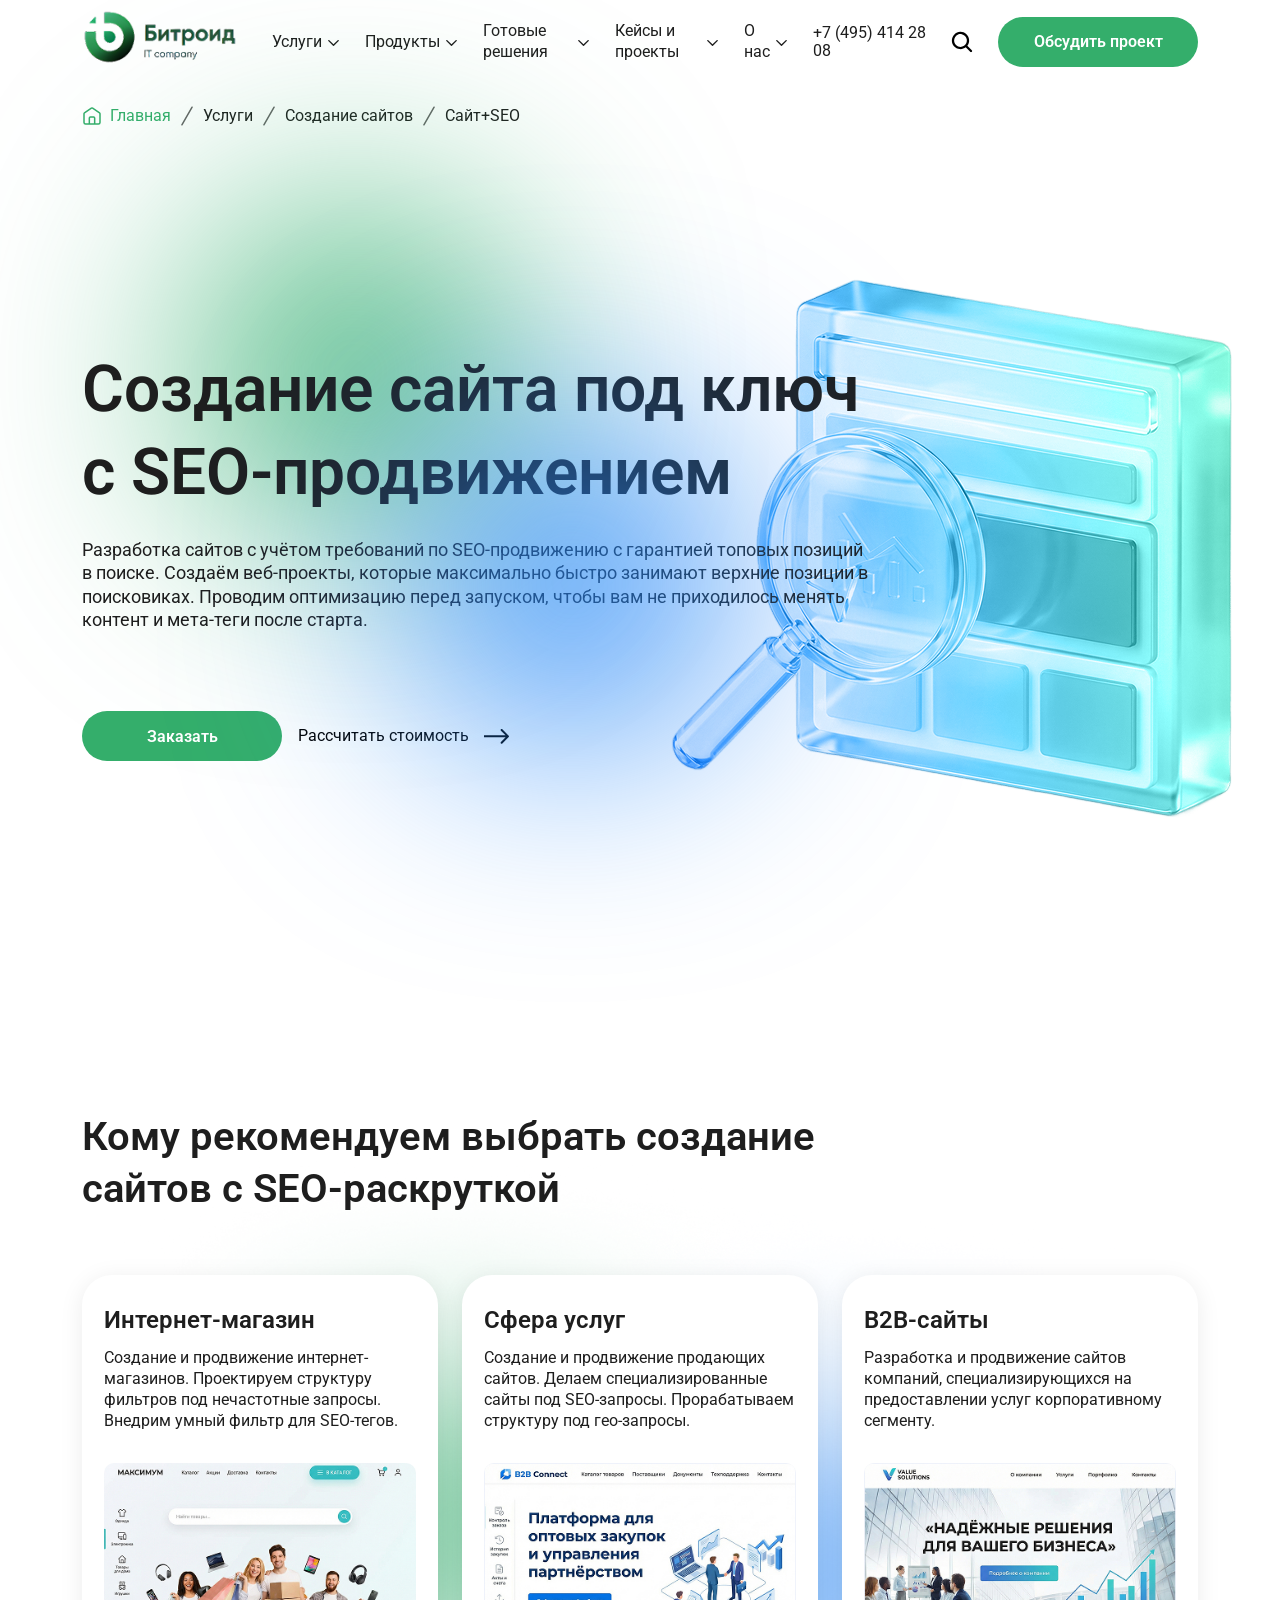
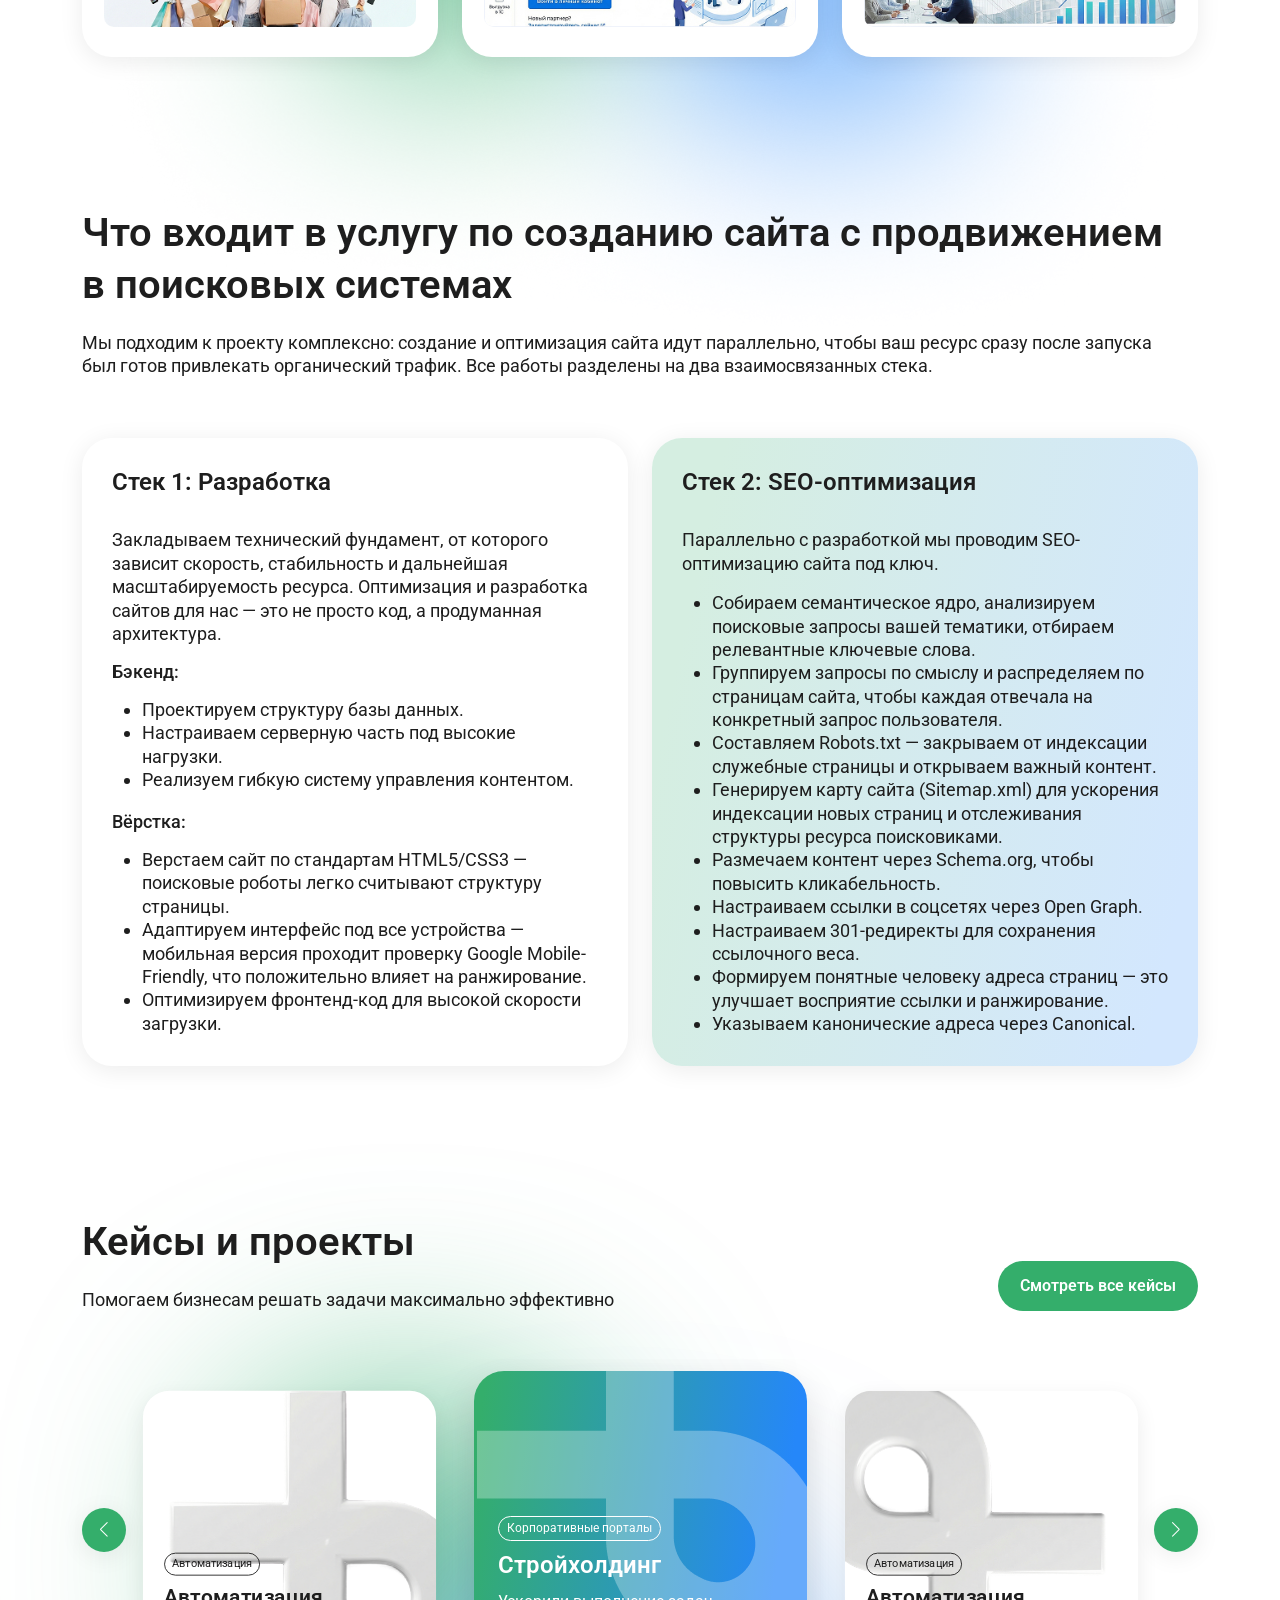
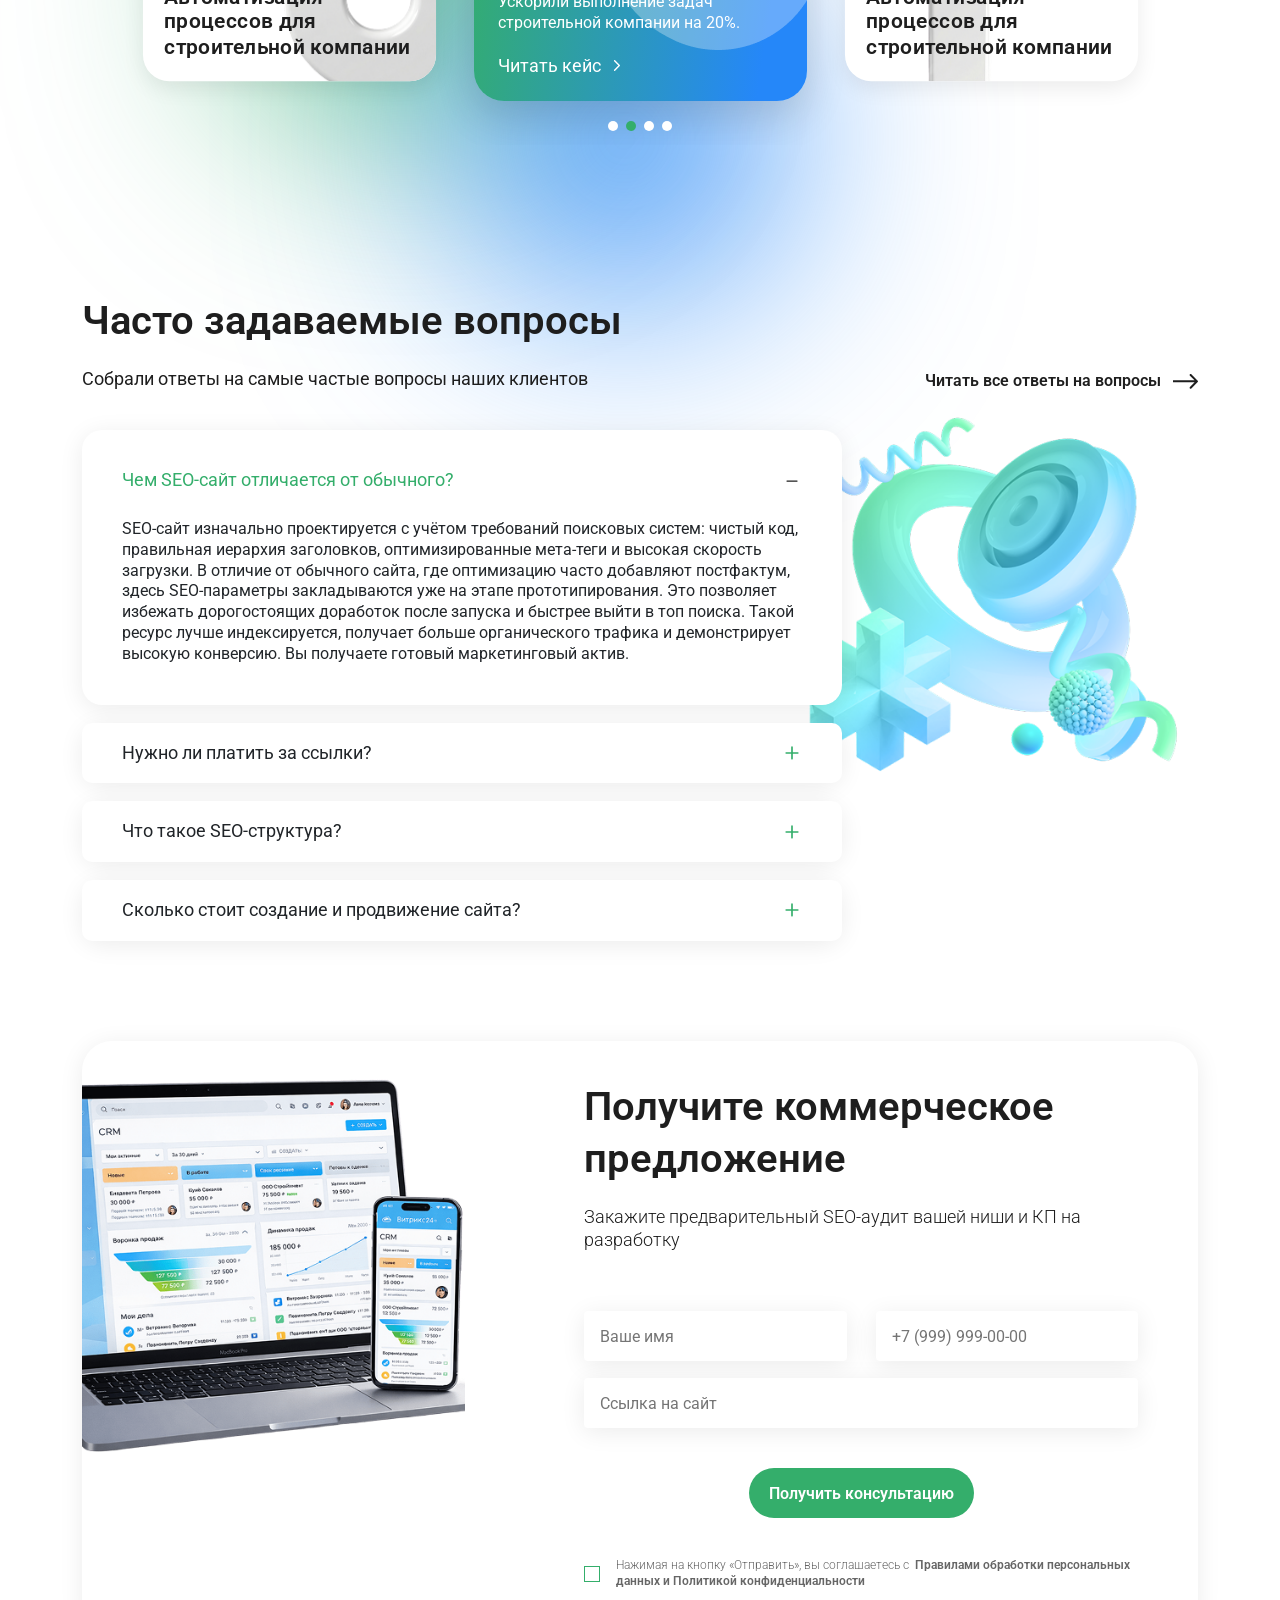
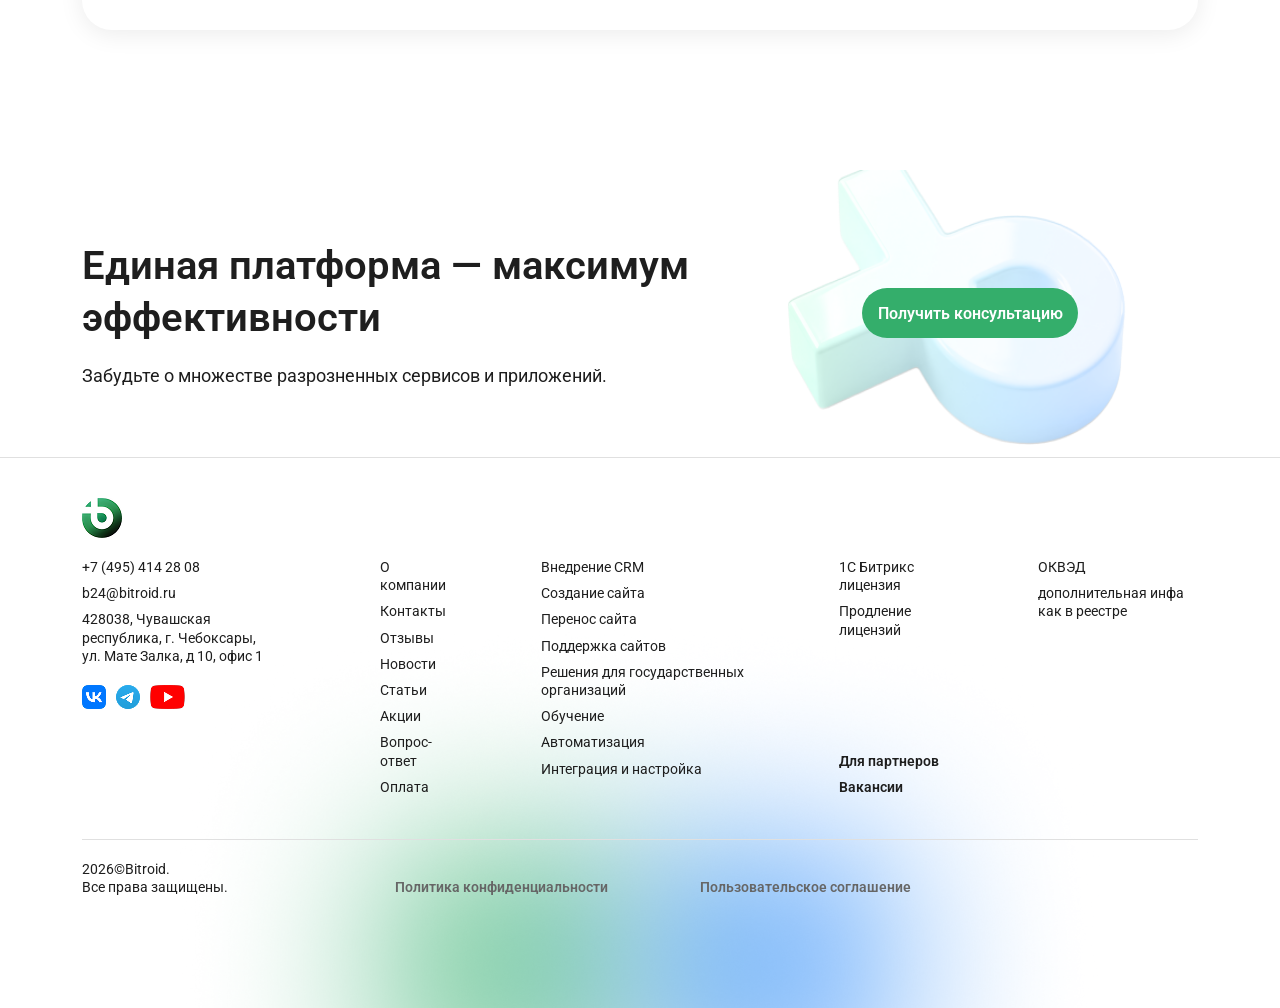
==== commit 26ef1a8c: "Доработки десктопа" ====
--- a/index.html
+++ b/index.html
@@ -83,7 +83,6 @@
 
   <main class="main">
     <div class="container">
-
       <nav class="breadcrumbs" aria-label="Breadcrumb">
         <img class="breadcrumbs__icon" src="images/icons/breadcrumbs-icon.svg" alt="breadcrumbs icon">
         <ul class="breadcrumbs__list">
@@ -102,8 +101,12 @@
           <li class="breadcrumbs__item">Сайт+SEO</li>
         </ul>
       </nav>
-
-      <section class="hero">
+    </div>
+
+    <section class="hero">
+
+      <div class="container">
+        <div class="hero__bg"></div>
         <div class="hero__content">
           <h1 class="hero__title">Создание сайта под ключ с SEO-продвижением</h1>
           <p class="hero__description">
@@ -118,8 +121,11 @@
             </button>
           </div>
         </div>
-      </section>
-
+      </div>
+
+    </section>
+
+    <div class="container">
       <section class="section services">
         <h2 class="section__title section__title--services ">Кому рекомендуем выбрать создание сайтов с SEO-раскруткой</h2>
         <ul class="services__list">
@@ -199,9 +205,12 @@
           </div>
         </div>
       </section>
-
-      <section class="section portfolio">
-        <div class="section__row">
+    </div>
+
+    <section class="section portfolio">
+
+      <div class="container">
+        <div class="section__row section__row--portfolio">
           <div class="section__intro">
             <h2 class="section__title">Кейсы и проекты</h2>
             <p class="section__description">
@@ -287,9 +296,11 @@
             <div class="swiper-button-prev"></div>
           </div>
         </div>
-
-      </section>
-
+      </div>
+
+    </section>
+
+    <div class="container">
       <section class="section faq">
         <div class="section__row section__row--faq">
           <div class="section__intro">
@@ -396,6 +407,7 @@
         </form>
 
       </section>
+    </div>
 
   </main>
 
--- a/css/main.css
+++ b/css/main.css
@@ -204,31 +204,46 @@
   align-items: center;
 }
 
-.hero::before {
-  /* content: "";
-
-  position: absolute;
-  left: -4.5%;
-  z-index: -1;
-
-  width: 1040px;
-  height: 1000px;
-
-  background-image: url("../images/hero-bg-left.png");
-  background-size: cover;
-  background-position: center;
-  background-repeat: no-repeat; */
-}
-
+.hero::before,
 .hero::after {
   content: "";
-
   position: absolute;
-  right: -4.5%;
+
+  width: 300px;
+  height: 300px;
+
+  border-radius: 50%;
+  filter: blur(120px);
+  pointer-events: none;
+}
+
+.hero::before {
+  top: 9%;
+  left: 16%;
+
+  background: #2bac68;
+}
+
+.hero::after {
+  top: 35%;
+  left: 33%;
+
+  background: #2587f9;
+}
+
+.hero .container {
+  position: relative;
+}
+
+.hero__bg {
+  position: absolute;
+  right: -3.5%;
+  top: 50%;
+  transform: translateY(-50%);
   z-index: -1;
 
-  width: 50%;
-  height: 100%;
+  width: 800px;
+  height: 800px;
 
   background-image: url("../images/hero-bg-right.png");
   background-size: contain;
@@ -367,17 +382,17 @@
 }
 
 .services::after {
-  /* content: "";
+  content: "";
   position: absolute;
-  bottom: 0;
+  bottom: -20%;
   z-index: -1;
 
   width: 100%;
-  height: 84%;
+  height: 100%;
   background-image: url("../images/services-bg.png");
   background-size: contain;
   background-position: center;
-  background-repeat: no-repeat; */
+  background-repeat: no-repeat;
 }
 
 .services__list {
@@ -480,21 +495,31 @@
   z-index: 0;
 }
 
+.portfolio::before,
+.portfolio::after {
+  content: "";
+  position: absolute;
+
+  width: 300px;
+  height: 300px;
+
+  border-radius: 50%;
+  filter: blur(120px);
+  pointer-events: none;
+}
+
 .portfolio::before {
-  /* content: "";
-
-  position: absolute;
-  left: -4.5%;
-  bottom: 0;
-  z-index: -1;
-
-  width: 1094px;
-  height: 400px;
-
-  background-image: url("../images/portfolio-bg.png");
-  background-size: contain;
-  background-position: left bottom;
-  background-repeat: no-repeat; */
+  top: 29%;
+  left: 20%;
+
+  background: #2bac68;
+}
+
+.portfolio::after {
+  top: 55%;
+  left: 37%;
+
+  background: #2587f9;
 }
 
 .portfolio__slider {
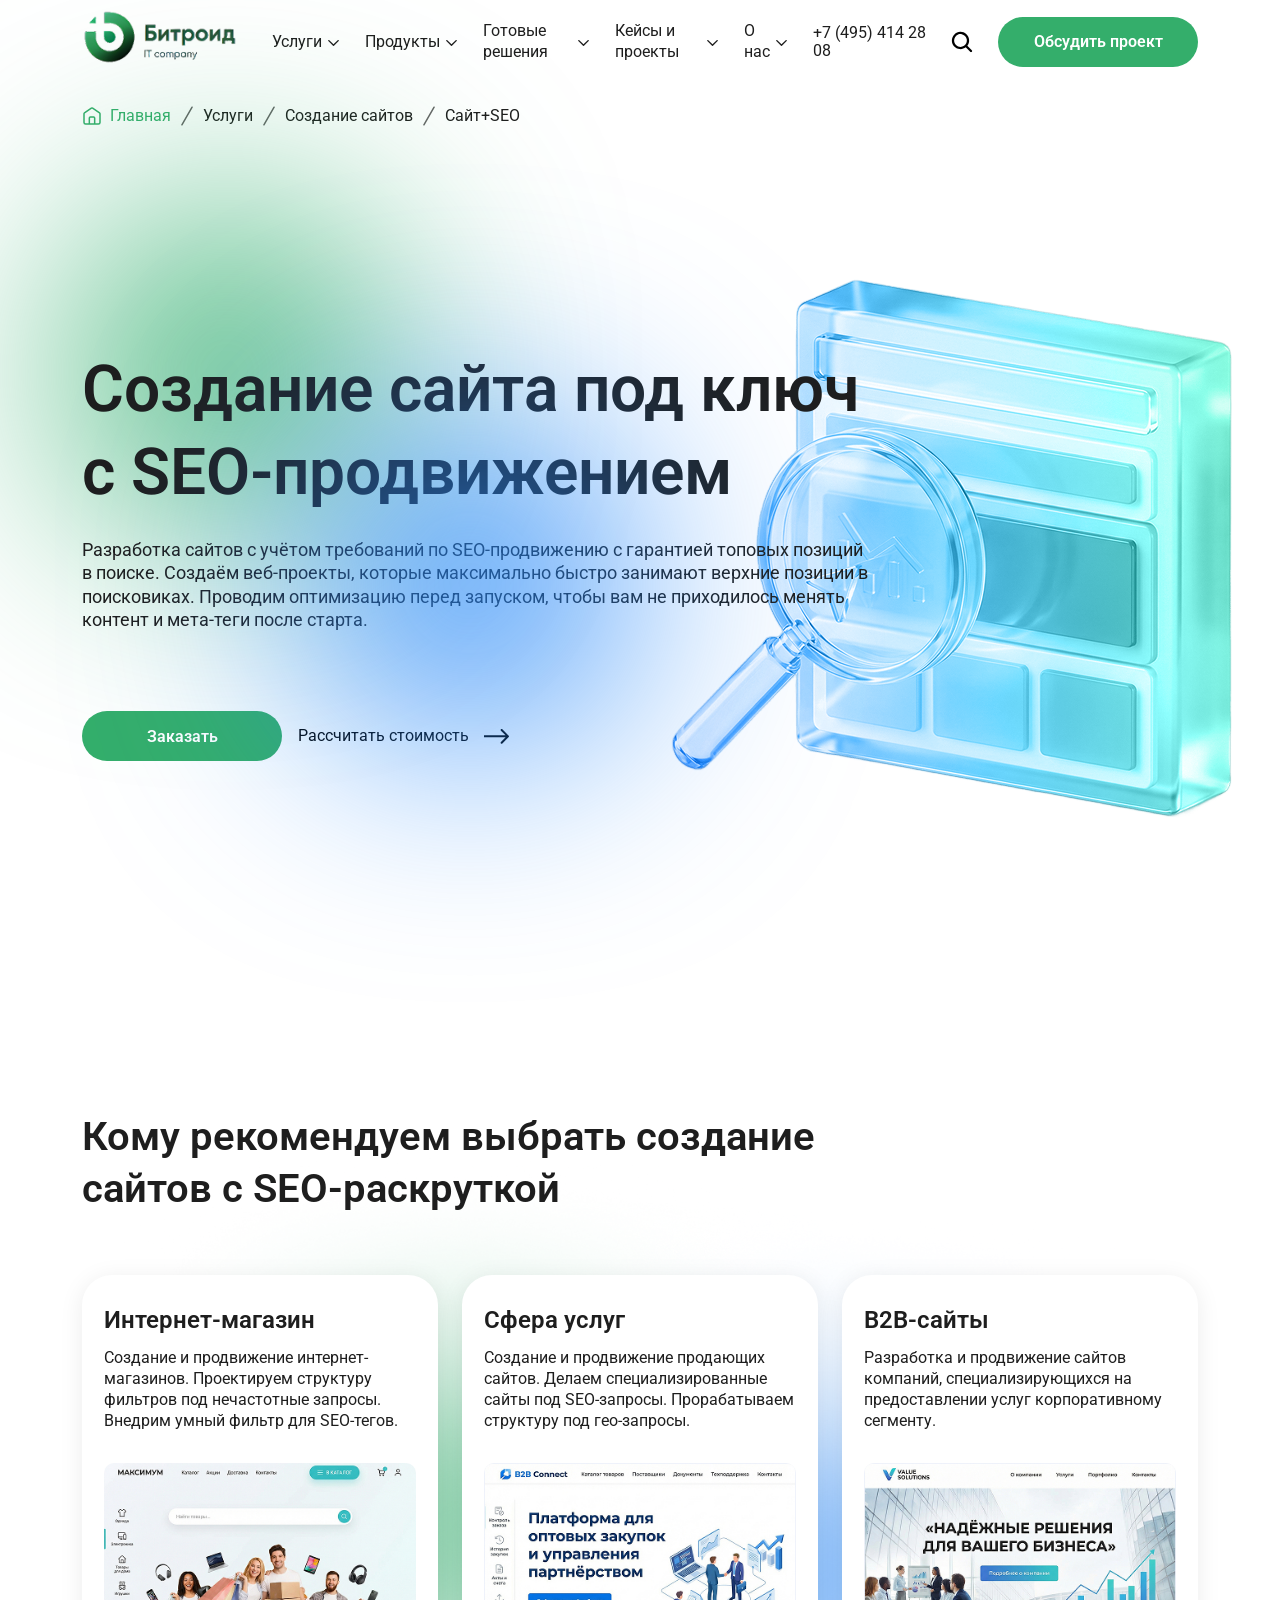
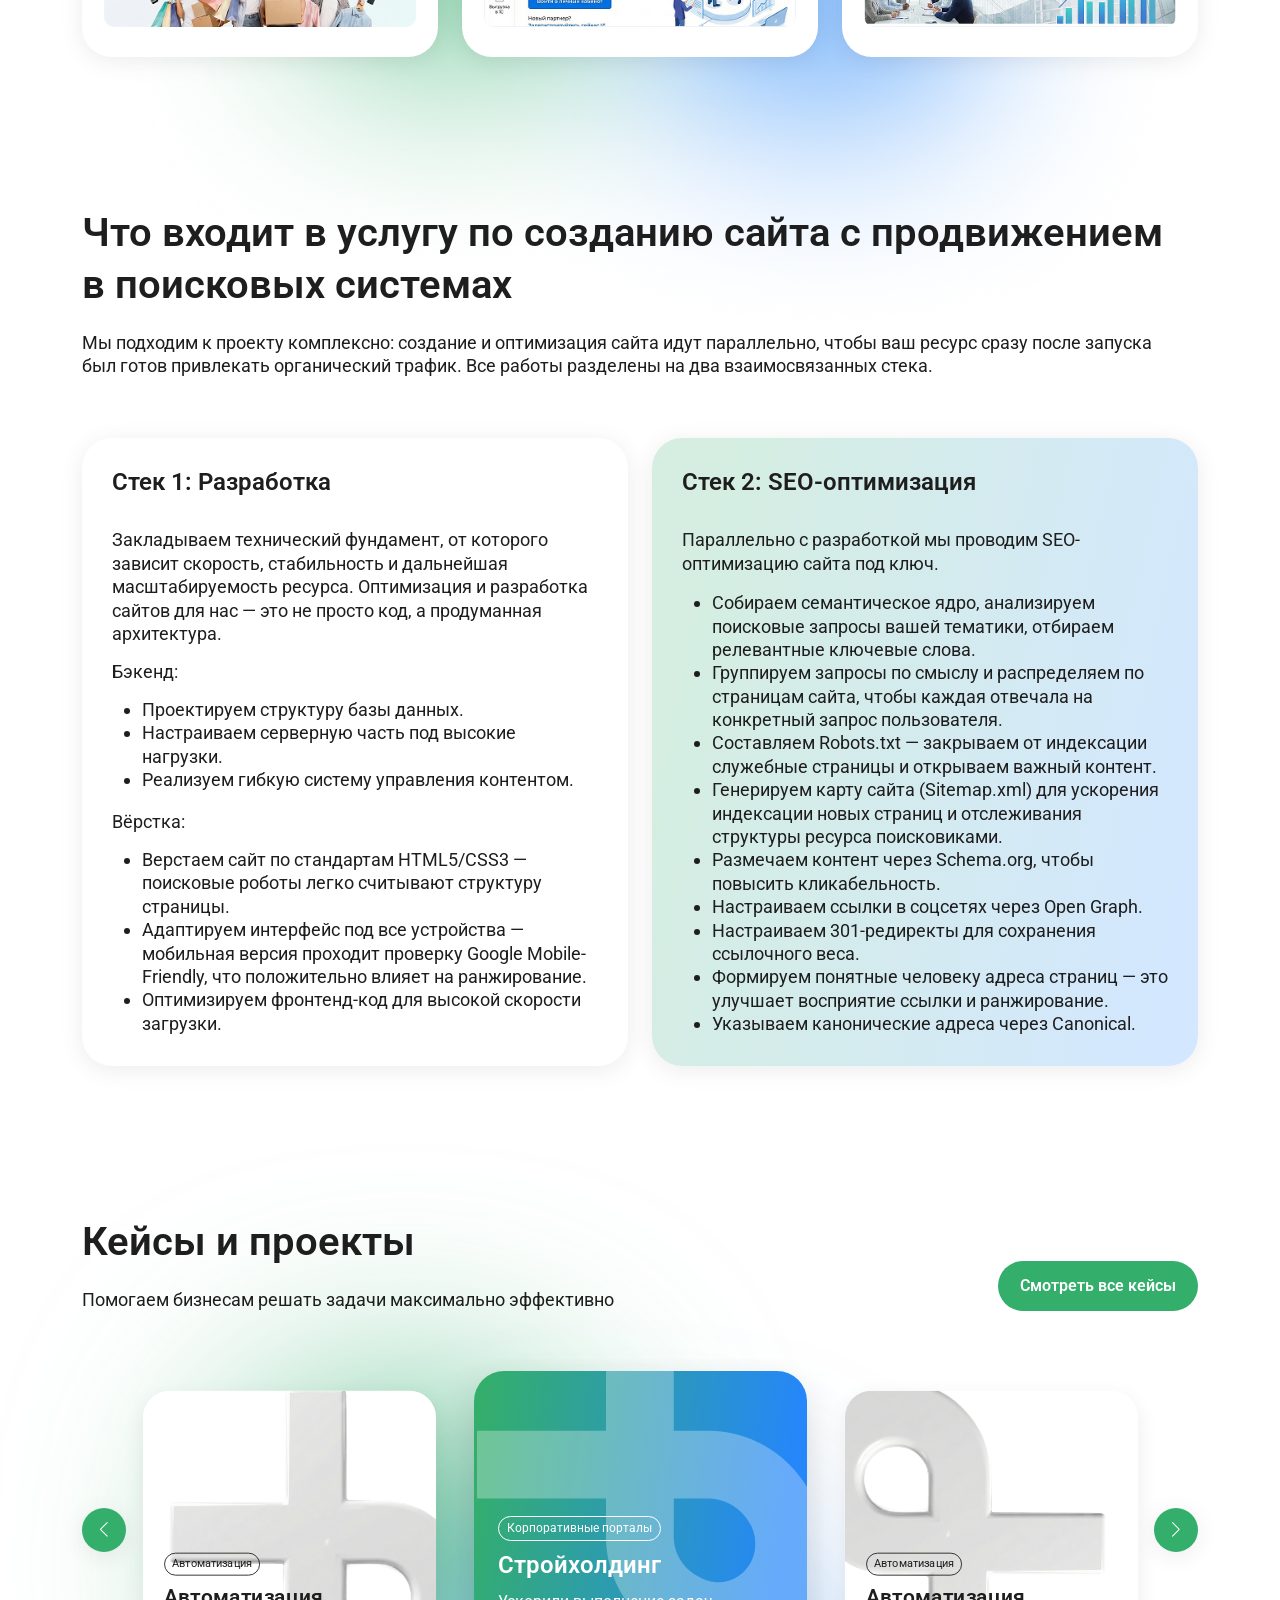
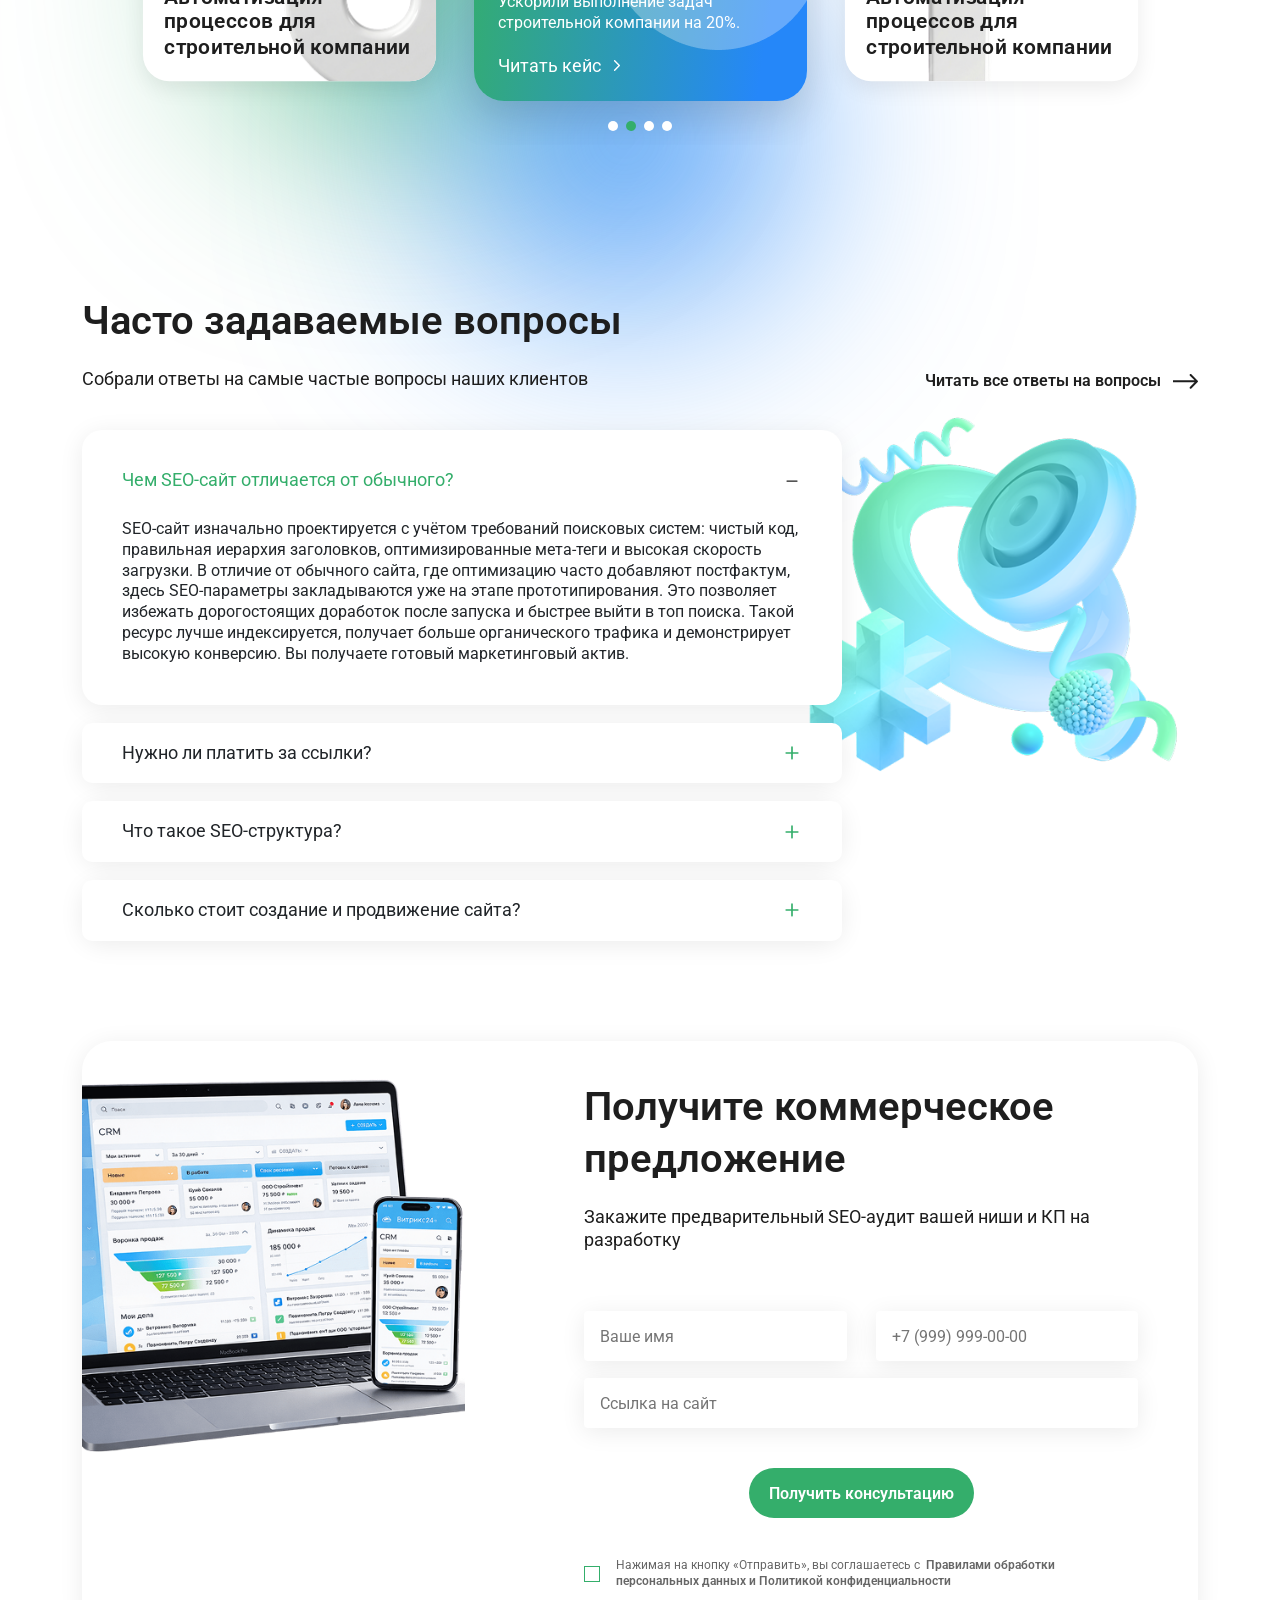
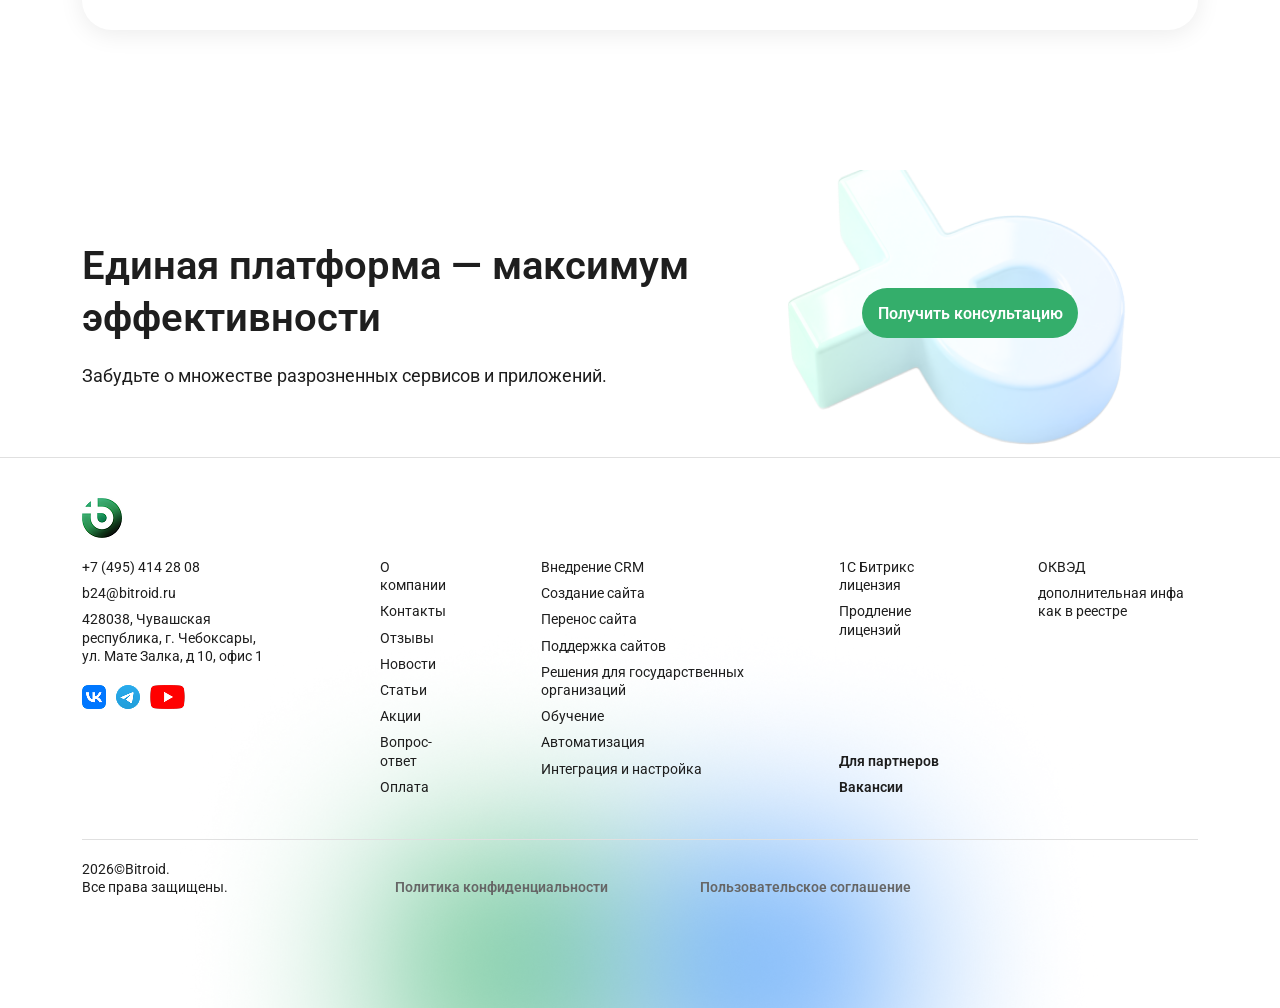
==== commit 4dc33a16: "Разместил шрифты локально для ускорения загрузки страницы, Google CDN грузит нестабильно" ====
--- a/index.html
+++ b/index.html
@@ -5,8 +5,56 @@
   <meta http-equiv="Content-Type" content="text/html; charset=UTF-8">
   <meta http-equiv="X-UA-Compatible" content="IE=edge">
   <meta name="viewport" content="width=device-width, initial-scale=1.0">
+  <link rel="preload" as="font" type="font/woff2" href="fonts/roboto/roboto-v51-cyrillic_latin-regular.woff2" crossorigin>
   <title>Битроид IT company</title>
-  <!-- <link href="https://cdnjs.cloudflare.com/ajax/libs/bootstrap/5.0.1/css/bootstrap-grid.min.css" rel="stylesheet"> -->
+  <script type="application/ld+json">
+  {
+    "@context": "https://schema.org",
+    "@graph": [
+      {
+        "@type": "Organization",
+        "@id": "https://bitroid.ru/#organization",
+        "name": "Битроид",
+        "url": "https://bitroid.ru",
+        "logo": {
+          "@type": "ImageObject",
+          "url": "/images/logo.png"
+        },
+        "sameAs": [
+          "https://vk.com/bitroid",
+          "https://t.me/bitroid",
+          "https://youtube.com/@bitroid"
+        ],
+        "contactPoint": [
+          {
+            "@type": "ContactPoint",
+            "telephone": "+7-495-414-28-08",
+            "email": "b24@bitroid.ru",
+            "contactType": "customer support",
+            "areaServed": "RU",
+            "availableLanguage": ["Russian"]
+          }
+        ],
+        "address": {
+          "@type": "PostalAddress",
+          "streetAddress": "ул. Мате Залка, д. 10, офис 1",
+          "addressLocality": "Чебоксары",
+          "addressRegion": "Чувашская Республика",
+          "postalCode": "428038",
+          "addressCountry": "RU"
+        }
+      },
+      {
+        "@type": "WebSite",
+        "@id": "https://bitroid.ru/#website",
+        "url": "https://bitroid.ru",
+        "name": "Битроид",
+        "inLanguage": "ru",
+        "publisher": { "@id": "https://bitroid.ru/#organization" }
+      }
+    ]
+  }
+  </script>
   <link href="https://cdn.jsdelivr.net/npm/bootstrap@5.3.2/dist/css/bootstrap.min.css" rel="stylesheet">
   <link rel="stylesheet" href="https://cdn.jsdelivr.net/npm/swiper@11/swiper-bundle.min.css" />
   <link rel="stylesheet" href="css/normalize.css">
@@ -24,49 +72,80 @@
         <nav class="header__nav">
           <ul class="header__nav-list">
             <li class="header__nav-item">
-              <a class="header__nav-link" href="#">Услуги
+              <a class="header__nav-link" href="#" aria-haspopup="true">Услуги
                 <span class="header__nav-link-span">
                   <svg class="header__nav-link-icon" width="15" height="15" viewBox="0 0 15 15" fill="none" xmlns="http://www.w3.org/2000/svg">
                     <path d="M12.685 6.12247L7.99747 10.81C7.93214 10.8755 7.85452 10.9275 7.76906 10.963C7.68359 10.9985 7.59196 11.0168 7.49942 11.0168C7.40688 11.0168 7.31525 10.9985 7.22978 10.963C7.14432 10.9275 7.0667 10.8755 7.00137 10.81L2.31387 6.12247C2.18178 5.99038 2.10757 5.81123 2.10757 5.62443C2.10757 5.43762 2.18178 5.25847 2.31387 5.12638C2.44596 4.99429 2.62512 4.92008 2.81192 4.92008C2.99872 4.92008 3.17788 4.99429 3.30997 5.12638L7.50001 9.31642L11.69 5.12579C11.8221 4.9937 12.0013 4.91949 12.1881 4.91949C12.3749 4.91949 12.554 4.9937 12.6861 5.12579C12.8182 5.25788 12.8924 5.43704 12.8924 5.62384C12.8924 5.81064 12.8182 5.9898 12.6861 6.12189L12.685 6.12247Z" />
                   </svg>
                 </span>
               </a>
+              <ul class="header__dropdown">
+                <li class="header__dropdown-item"><a class="header__dropdown-link" href="#">Создание сайтов</a></li>
+                <li class="header__dropdown-item"><a class="header__dropdown-link" href="#">Поддержка сайтов</a></li>
+                <li class="header__dropdown-item"><a class="header__dropdown-link" href="#">SEO-продвижение</a></li>
+                <li class="header__dropdown-item"><a class="header__dropdown-link" href="#">Внедрение CRM</a></li>
+                <li class="header__dropdown-item"><a class="header__dropdown-link" href="#">Автоматизация</a></li>
+              </ul>
             </li>
             <li class="header__nav-item">
-              <a class="header__nav-link" href="#">Продукты
+              <a class="header__nav-link" href="#" aria-haspopup="true">Продукты
                 <span class="header__nav-link-span">
                   <svg class="header__nav-link-icon" width="15" height="15" viewBox="0 0 15 15" fill="none" xmlns="http://www.w3.org/2000/svg">
                     <path d="M12.685 6.12247L7.99747 10.81C7.93214 10.8755 7.85452 10.9275 7.76906 10.963C7.68359 10.9985 7.59196 11.0168 7.49942 11.0168C7.40688 11.0168 7.31525 10.9985 7.22978 10.963C7.14432 10.9275 7.0667 10.8755 7.00137 10.81L2.31387 6.12247C2.18178 5.99038 2.10757 5.81123 2.10757 5.62443C2.10757 5.43762 2.18178 5.25847 2.31387 5.12638C2.44596 4.99429 2.62512 4.92008 2.81192 4.92008C2.99872 4.92008 3.17788 4.99429 3.30997 5.12638L7.50001 9.31642L11.69 5.12579C11.8221 4.9937 12.0013 4.91949 12.1881 4.91949C12.3749 4.91949 12.554 4.9937 12.6861 5.12579C12.8182 5.25788 12.8924 5.43704 12.8924 5.62384C12.8924 5.81064 12.8182 5.9898 12.6861 6.12189L12.685 6.12247Z" />
                   </svg>
                 </span>
               </a>
+              <ul class="header__dropdown">
+                <li class="header__dropdown-item"><a class="header__dropdown-link" href="#">1С-Битрикс</a></li>
+                <li class="header__dropdown-item"><a class="header__dropdown-link" href="#">Битрикс24</a></li>
+                <li class="header__dropdown-item"><a class="header__dropdown-link" href="#">Лицензии</a></li>
+                <li class="header__dropdown-item"><a class="header__dropdown-link" href="#">Готовые модули</a></li>
+              </ul>
             </li>
             <li class="header__nav-item">
-              <a class="header__nav-link" href="#">Готовые решения
+              <a class="header__nav-link" href="#" aria-haspopup="true">Готовые решения
                 <span class="header__nav-link-span">
                   <svg class="header__nav-link-icon" width="15" height="15" viewBox="0 0 15 15" fill="none" xmlns="http://www.w3.org/2000/svg">
                     <path d="M12.685 6.12247L7.99747 10.81C7.93214 10.8755 7.85452 10.9275 7.76906 10.963C7.68359 10.9985 7.59196 11.0168 7.49942 11.0168C7.40688 11.0168 7.31525 10.9985 7.22978 10.963C7.14432 10.9275 7.0667 10.8755 7.00137 10.81L2.31387 6.12247C2.18178 5.99038 2.10757 5.81123 2.10757 5.62443C2.10757 5.43762 2.18178 5.25847 2.31387 5.12638C2.44596 4.99429 2.62512 4.92008 2.81192 4.92008C2.99872 4.92008 3.17788 4.99429 3.30997 5.12638L7.50001 9.31642L11.69 5.12579C11.8221 4.9937 12.0013 4.91949 12.1881 4.91949C12.3749 4.91949 12.554 4.9937 12.6861 5.12579C12.8182 5.25788 12.8924 5.43704 12.8924 5.62384C12.8924 5.81064 12.8182 5.9898 12.6861 6.12189L12.685 6.12247Z" />
                   </svg>
                 </span>
               </a>
+              <ul class="header__dropdown">
+                <li class="header__dropdown-item"><a class="header__dropdown-link" href="#">Интернет-магазин</a></li>
+                <li class="header__dropdown-item"><a class="header__dropdown-link" href="#">Корпоративный сайт</a></li>
+                <li class="header__dropdown-item"><a class="header__dropdown-link" href="#">Лендинг</a></li>
+                <li class="header__dropdown-item"><a class="header__dropdown-link" href="#">Каталог</a></li>
+              </ul>
             </li>
             <li class="header__nav-item">
-              <a class="header__nav-link" href="#">Кейсы и проекты
+              <a class="header__nav-link" href="#" aria-haspopup="true">Кейсы и проекты
                 <span class="header__nav-link-span">
                   <svg class="header__nav-link-icon" width="15" height="15" viewBox="0 0 15 15" fill="none" xmlns="http://www.w3.org/2000/svg">
                     <path d="M12.685 6.12247L7.99747 10.81C7.93214 10.8755 7.85452 10.9275 7.76906 10.963C7.68359 10.9985 7.59196 11.0168 7.49942 11.0168C7.40688 11.0168 7.31525 10.9985 7.22978 10.963C7.14432 10.9275 7.0667 10.8755 7.00137 10.81L2.31387 6.12247C2.18178 5.99038 2.10757 5.81123 2.10757 5.62443C2.10757 5.43762 2.18178 5.25847 2.31387 5.12638C2.44596 4.99429 2.62512 4.92008 2.81192 4.92008C2.99872 4.92008 3.17788 4.99429 3.30997 5.12638L7.50001 9.31642L11.69 5.12579C11.8221 4.9937 12.0013 4.91949 12.1881 4.91949C12.3749 4.91949 12.554 4.9937 12.6861 5.12579C12.8182 5.25788 12.8924 5.43704 12.8924 5.62384C12.8924 5.81064 12.8182 5.9898 12.6861 6.12189L12.685 6.12247Z" />
                   </svg>
                 </span>
               </a>
+              <ul class="header__dropdown">
+                <li class="header__dropdown-item"><a class="header__dropdown-link" href="#">Все кейсы</a></li>
+                <li class="header__dropdown-item"><a class="header__dropdown-link" href="#">По отрасли</a></li>
+                <li class="header__dropdown-item"><a class="header__dropdown-link" href="#">По услуге</a></li>
+                <li class="header__dropdown-item"><a class="header__dropdown-link" href="#">Отзывы клиентов</a></li>
+              </ul>
             </li>
             <li class="header__nav-item">
-              <a class="header__nav-link" href="#">О нас
+              <a class="header__nav-link" href="#" aria-haspopup="true">О нас
                 <span class="header__nav-link-span">
                   <svg class="header__nav-link-icon" width="15" height="15" viewBox="0 0 15 15" fill="none" xmlns="http://www.w3.org/2000/svg">
                     <path d="M12.685 6.12247L7.99747 10.81C7.93214 10.8755 7.85452 10.9275 7.76906 10.963C7.68359 10.9985 7.59196 11.0168 7.49942 11.0168C7.40688 11.0168 7.31525 10.9985 7.22978 10.963C7.14432 10.9275 7.0667 10.8755 7.00137 10.81L2.31387 6.12247C2.18178 5.99038 2.10757 5.81123 2.10757 5.62443C2.10757 5.43762 2.18178 5.25847 2.31387 5.12638C2.44596 4.99429 2.62512 4.92008 2.81192 4.92008C2.99872 4.92008 3.17788 4.99429 3.30997 5.12638L7.50001 9.31642L11.69 5.12579C11.8221 4.9937 12.0013 4.91949 12.1881 4.91949C12.3749 4.91949 12.554 4.9937 12.6861 5.12579C12.8182 5.25788 12.8924 5.43704 12.8924 5.62384C12.8924 5.81064 12.8182 5.9898 12.6861 6.12189L12.685 6.12247Z" />
                   </svg>
                 </span>
               </a>
+              <ul class="header__dropdown">
+                <li class="header__dropdown-item"><a class="header__dropdown-link" href="#">Команда</a></li>
+                <li class="header__dropdown-item"><a class="header__dropdown-link" href="#">Вакансии</a></li>
+                <li class="header__dropdown-item"><a class="header__dropdown-link" href="#">Контакты</a></li>
+                <li class="header__dropdown-item"><a class="header__dropdown-link" href="#">Партнёрам</a></li>
+              </ul>
             </li>
           </ul>
         </nav>
--- a/css/main.css
+++ b/css/main.css
@@ -1,4 +1,44 @@
-@import url("https://fonts.googleapis.com/css2?family=Roboto:ital,wght@0,100..900;1,100..900&display=swap");
+@font-face {
+  font-family: "Roboto";
+  font-style: normal;
+  font-weight: 400;
+  font-display: swap;
+  src: url("../fonts/roboto/roboto-v51-cyrillic_latin-regular.woff2") format("woff2");
+  unicode-range: U+0301, U+0400-045F, U+0490-0491, U+04B0-04B1, U+2116;
+}
+
+@font-face {
+  font-family: "Roboto";
+  font-style: normal;
+  font-weight: 400;
+  font-display: swap;
+  src: url("../fonts/roboto/roboto-v51-cyrillic_latin-regular.woff2") format("woff2");
+  unicode-range:
+    U+0000-00FF, U+0131, U+0152-0153, U+02BB-02BC, U+02C6, U+02DA, U+02DC,
+    U+0304, U+0308, U+0329, U+2000-206F, U+2074, U+20AC, U+2122, U+2191, U+2193,
+    U+2212, U+2215, U+FEFF, U+FFFD;
+}
+
+@font-face {
+  font-family: "Roboto";
+  font-style: normal;
+  font-weight: 600;
+  font-display: swap;
+  src: url("../fonts/roboto/roboto-v51-cyrillic_latin-600.woff2") format("woff2");
+  unicode-range: U+0301, U+0400-045F, U+0490-0491, U+04B0-04B1, U+2116;
+}
+
+@font-face {
+  font-family: "Roboto";
+  font-style: normal;
+  font-weight: 600;
+  font-display: swap;
+  src: url("../fonts/roboto/roboto-v51-cyrillic_latin-600.woff2") format("woff2");
+  unicode-range:
+    U+0000-00FF, U+0131, U+0152-0153, U+02BB-02BC, U+02C6, U+02DA, U+02DC,
+    U+0304, U+0308, U+0329, U+2000-206F, U+2074, U+20AC, U+2122, U+2191, U+2193,
+    U+2212, U+2215, U+FEFF, U+FFFD;
+}
 
 *,
 *::before,
@@ -99,6 +139,8 @@
   display: flex;
   align-items: center;
   gap: 4px;
+  padding: 10px 0;
+
   color: #1e1e1e;
 
   transition: color 0.3s ease;
@@ -110,8 +152,69 @@
   color: #34ae6b;
 }
 
+.header__nav-item {
+  position: relative;
+}
+
+.header__nav-link[aria-haspopup="true"] {
+  cursor: pointer;
+}
+
 .header__nav-link-icon {
   fill: currentColor;
+  transition: transform 0.25s ease;
+}
+
+.header__nav-item:hover .header__nav-link-icon,
+.header__nav-item:focus-within .header__nav-link-icon {
+  transform: rotate(180deg);
+}
+
+.header__dropdown {
+  position: absolute;
+  top: 100%;
+  left: 0;
+  z-index: 100;
+
+  min-width: 240px;
+  padding: 12px 0;
+  margin: 0;
+
+  list-style: none;
+  background-color: #ffffff;
+  border-radius: 12px;
+  box-shadow: 0 8px 24px rgba(30, 30, 30, 0.08);
+
+  opacity: 0;
+  visibility: hidden;
+  transform: translateY(8px);
+  transition:
+    opacity 0.2s ease,
+    transform 0.2s ease,
+    visibility 0.2s ease;
+}
+
+.header__nav-item:hover .header__dropdown,
+.header__nav-item:focus-within .header__dropdown {
+  opacity: 1;
+  visibility: visible;
+  transform: translateY(0);
+}
+
+.header__dropdown-link {
+  display: block;
+  padding: 8px 16px;
+  color: #1e1e1e;
+  white-space: nowrap;
+  transition:
+    color 0.2s ease,
+    background-color 0.2s ease;
+}
+
+.header__dropdown-link:hover,
+.header__dropdown-link:focus {
+  color: #34ae6b;
+  background-color: rgba(52, 174, 107, 0.06);
 }
 
 .header__phone {
@@ -229,6 +332,18 @@
   left: 33%;
 
   background: #2587f9;
+}
+
+@media (max-width: 1600px) {
+  .hero::before {
+    top: 9%;
+    left: 6%;
+  }
+
+  .hero::after {
+    top: 35%;
+    left: 25%;
+  }
 }
 
 .hero .container {
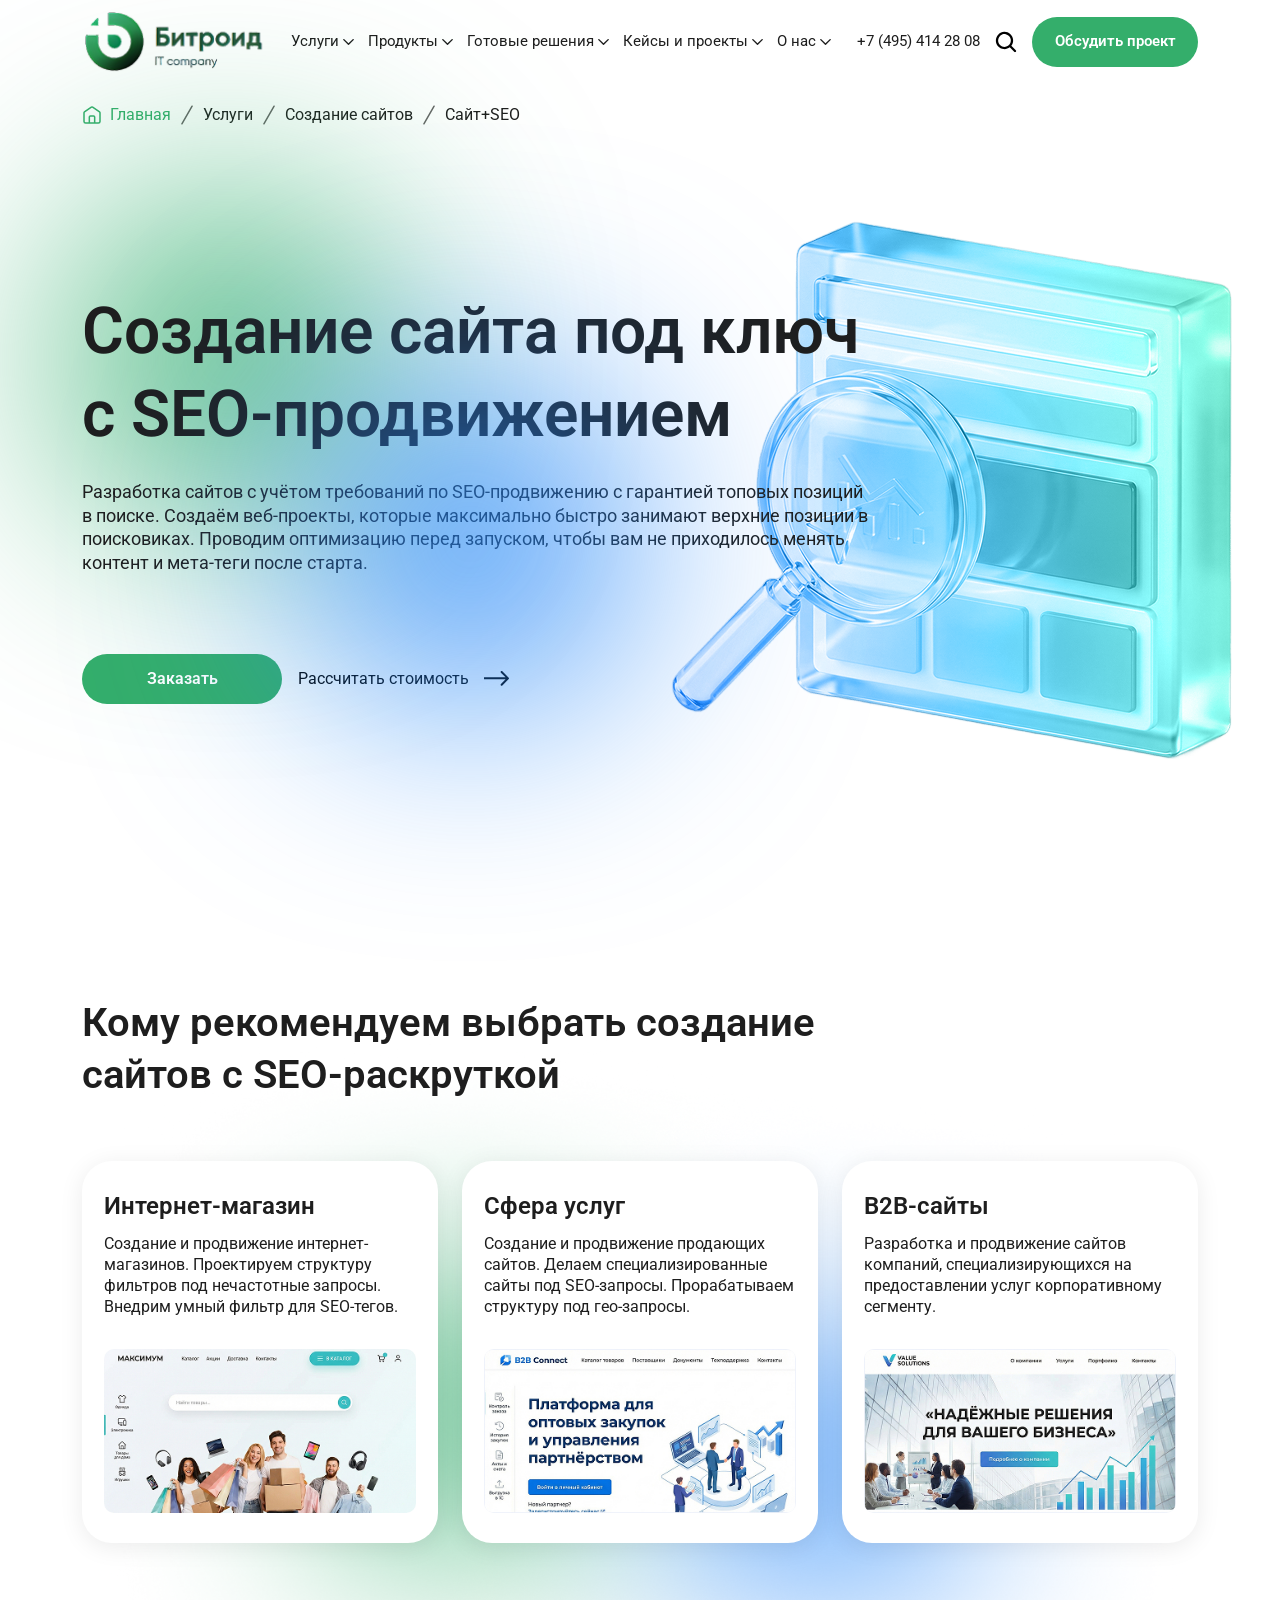
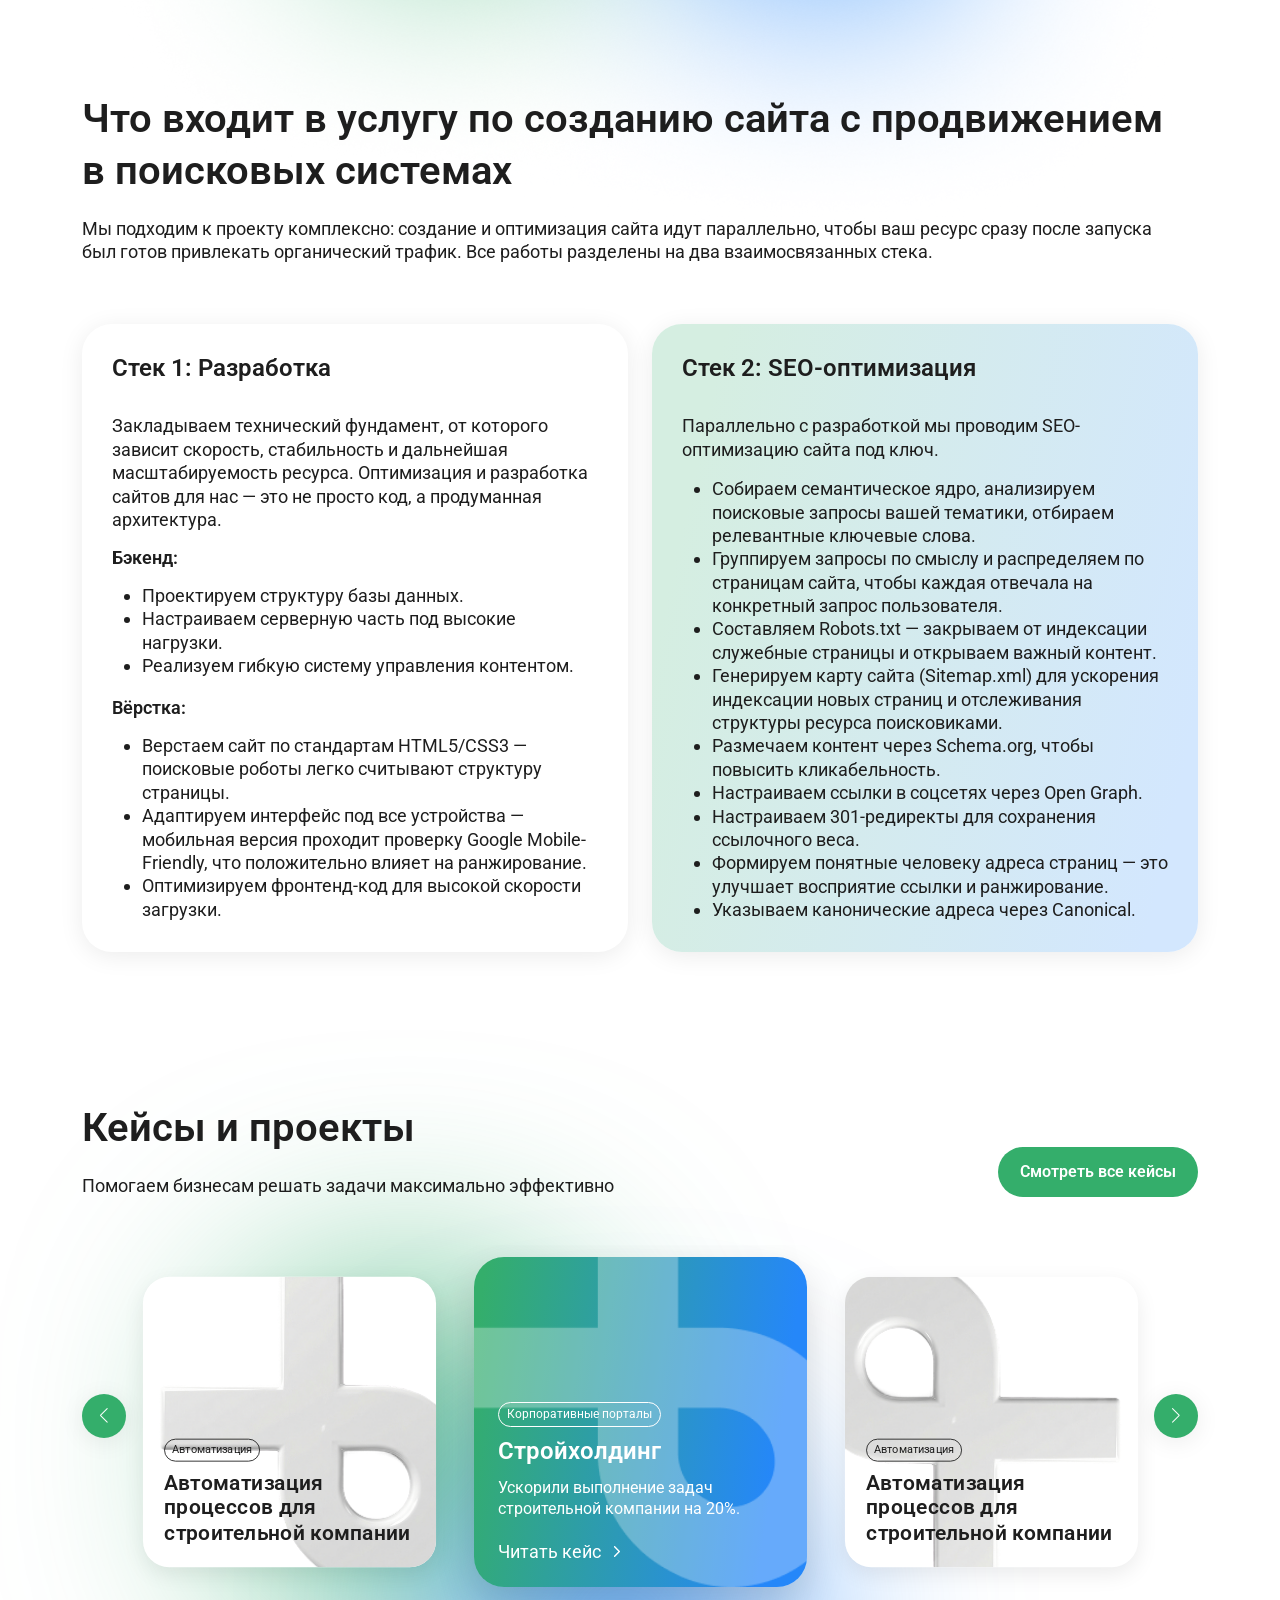
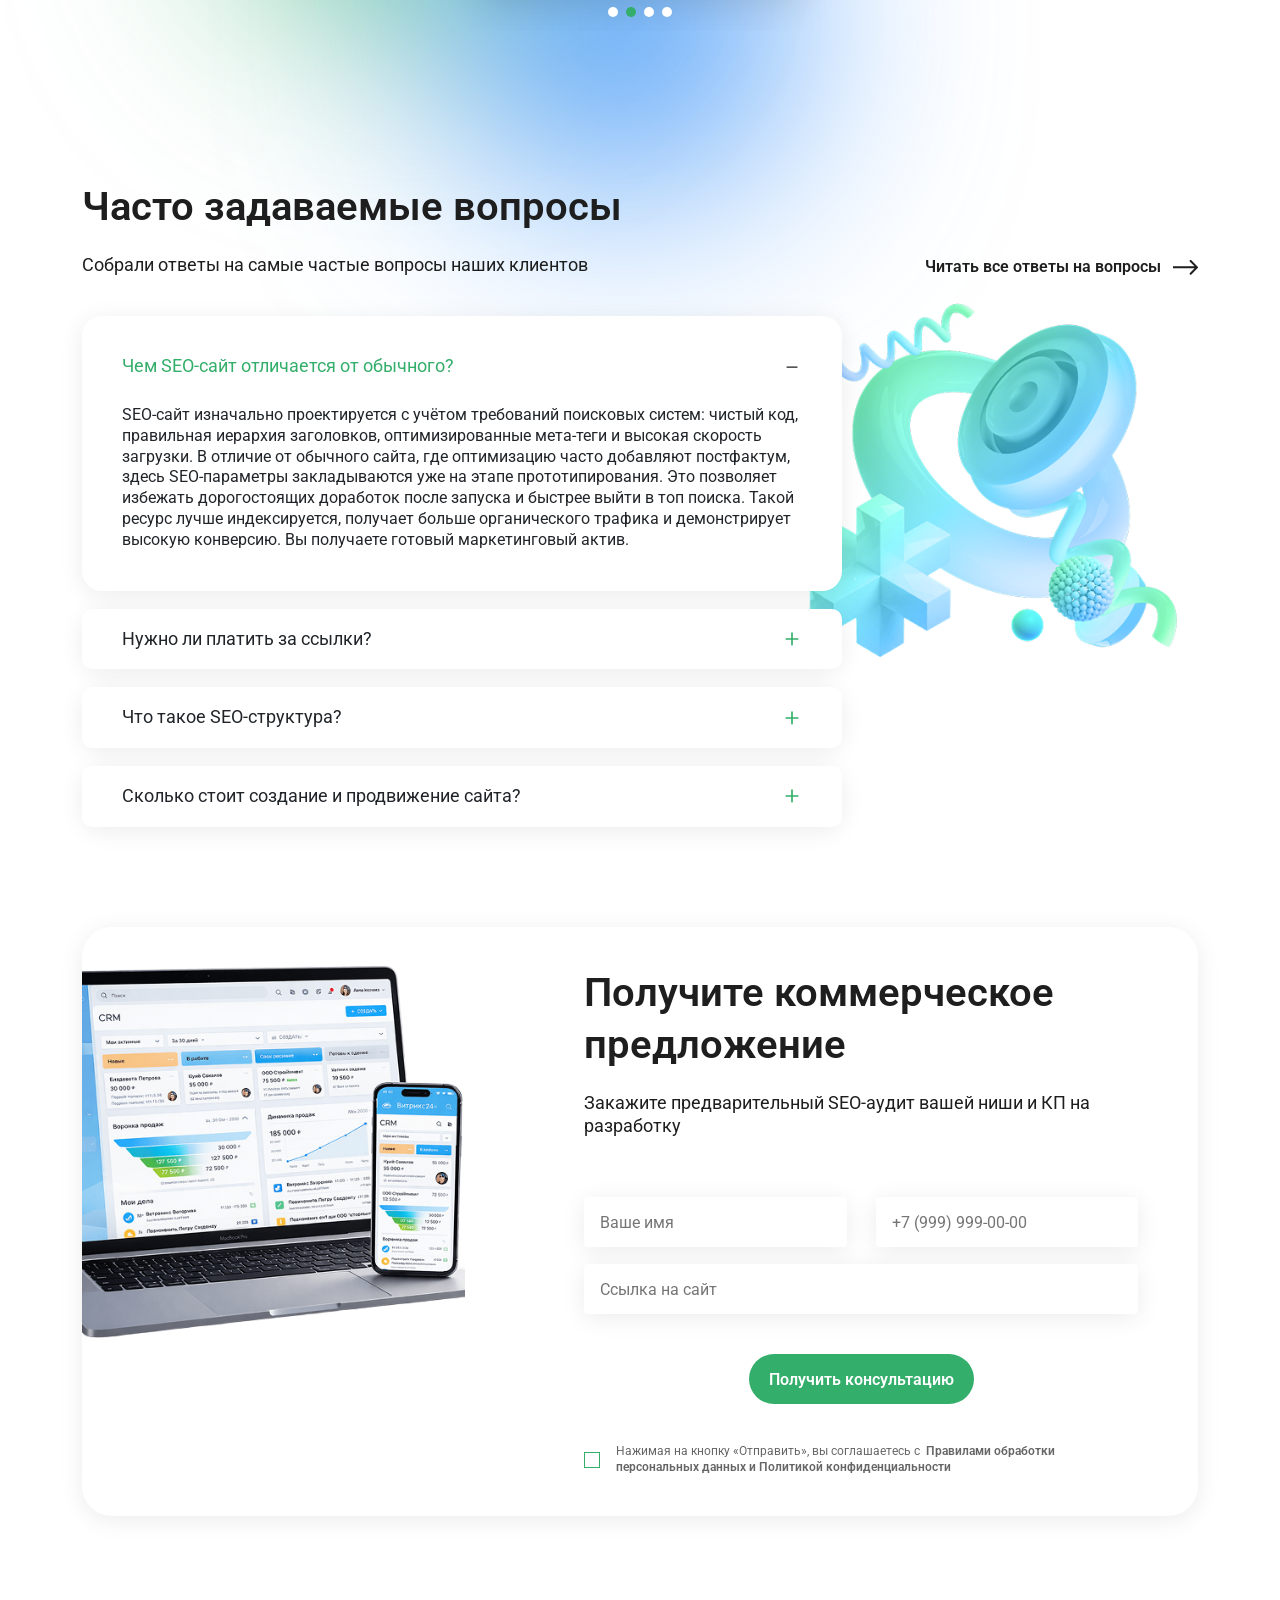
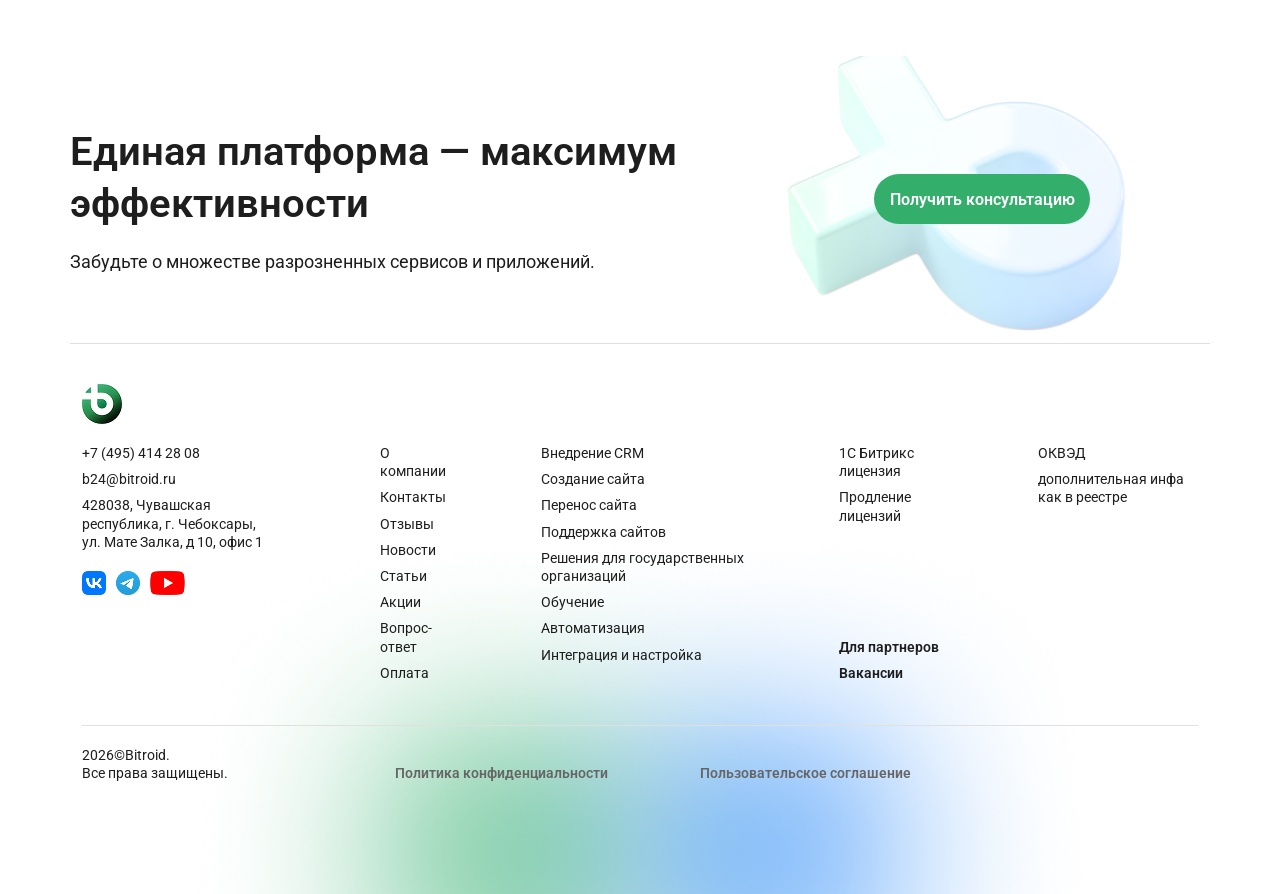
==== commit 3c80c34c: "Адаптив на ноутбуках и планшетах" ====
--- a/index.html
+++ b/index.html
@@ -69,93 +69,100 @@
         <a class="header__logo" href="/">
           <img class="header__logo-img" src="images/logo.png" alt="logo">
         </a>
-        <nav class="header__nav">
-          <ul class="header__nav-list">
-            <li class="header__nav-item">
-              <a class="header__nav-link" href="#" aria-haspopup="true">Услуги
-                <span class="header__nav-link-span">
-                  <svg class="header__nav-link-icon" width="15" height="15" viewBox="0 0 15 15" fill="none" xmlns="http://www.w3.org/2000/svg">
-                    <path d="M12.685 6.12247L7.99747 10.81C7.93214 10.8755 7.85452 10.9275 7.76906 10.963C7.68359 10.9985 7.59196 11.0168 7.49942 11.0168C7.40688 11.0168 7.31525 10.9985 7.22978 10.963C7.14432 10.9275 7.0667 10.8755 7.00137 10.81L2.31387 6.12247C2.18178 5.99038 2.10757 5.81123 2.10757 5.62443C2.10757 5.43762 2.18178 5.25847 2.31387 5.12638C2.44596 4.99429 2.62512 4.92008 2.81192 4.92008C2.99872 4.92008 3.17788 4.99429 3.30997 5.12638L7.50001 9.31642L11.69 5.12579C11.8221 4.9937 12.0013 4.91949 12.1881 4.91949C12.3749 4.91949 12.554 4.9937 12.6861 5.12579C12.8182 5.25788 12.8924 5.43704 12.8924 5.62384C12.8924 5.81064 12.8182 5.9898 12.6861 6.12189L12.685 6.12247Z" />
-                  </svg>
-                </span>
-              </a>
-              <ul class="header__dropdown">
-                <li class="header__dropdown-item"><a class="header__dropdown-link" href="#">Создание сайтов</a></li>
-                <li class="header__dropdown-item"><a class="header__dropdown-link" href="#">Поддержка сайтов</a></li>
-                <li class="header__dropdown-item"><a class="header__dropdown-link" href="#">SEO-продвижение</a></li>
-                <li class="header__dropdown-item"><a class="header__dropdown-link" href="#">Внедрение CRM</a></li>
-                <li class="header__dropdown-item"><a class="header__dropdown-link" href="#">Автоматизация</a></li>
-              </ul>
-            </li>
-            <li class="header__nav-item">
-              <a class="header__nav-link" href="#" aria-haspopup="true">Продукты
-                <span class="header__nav-link-span">
-                  <svg class="header__nav-link-icon" width="15" height="15" viewBox="0 0 15 15" fill="none" xmlns="http://www.w3.org/2000/svg">
-                    <path d="M12.685 6.12247L7.99747 10.81C7.93214 10.8755 7.85452 10.9275 7.76906 10.963C7.68359 10.9985 7.59196 11.0168 7.49942 11.0168C7.40688 11.0168 7.31525 10.9985 7.22978 10.963C7.14432 10.9275 7.0667 10.8755 7.00137 10.81L2.31387 6.12247C2.18178 5.99038 2.10757 5.81123 2.10757 5.62443C2.10757 5.43762 2.18178 5.25847 2.31387 5.12638C2.44596 4.99429 2.62512 4.92008 2.81192 4.92008C2.99872 4.92008 3.17788 4.99429 3.30997 5.12638L7.50001 9.31642L11.69 5.12579C11.8221 4.9937 12.0013 4.91949 12.1881 4.91949C12.3749 4.91949 12.554 4.9937 12.6861 5.12579C12.8182 5.25788 12.8924 5.43704 12.8924 5.62384C12.8924 5.81064 12.8182 5.9898 12.6861 6.12189L12.685 6.12247Z" />
-                  </svg>
-                </span>
-              </a>
-              <ul class="header__dropdown">
-                <li class="header__dropdown-item"><a class="header__dropdown-link" href="#">1С-Битрикс</a></li>
-                <li class="header__dropdown-item"><a class="header__dropdown-link" href="#">Битрикс24</a></li>
-                <li class="header__dropdown-item"><a class="header__dropdown-link" href="#">Лицензии</a></li>
-                <li class="header__dropdown-item"><a class="header__dropdown-link" href="#">Готовые модули</a></li>
-              </ul>
-            </li>
-            <li class="header__nav-item">
-              <a class="header__nav-link" href="#" aria-haspopup="true">Готовые решения
-                <span class="header__nav-link-span">
-                  <svg class="header__nav-link-icon" width="15" height="15" viewBox="0 0 15 15" fill="none" xmlns="http://www.w3.org/2000/svg">
-                    <path d="M12.685 6.12247L7.99747 10.81C7.93214 10.8755 7.85452 10.9275 7.76906 10.963C7.68359 10.9985 7.59196 11.0168 7.49942 11.0168C7.40688 11.0168 7.31525 10.9985 7.22978 10.963C7.14432 10.9275 7.0667 10.8755 7.00137 10.81L2.31387 6.12247C2.18178 5.99038 2.10757 5.81123 2.10757 5.62443C2.10757 5.43762 2.18178 5.25847 2.31387 5.12638C2.44596 4.99429 2.62512 4.92008 2.81192 4.92008C2.99872 4.92008 3.17788 4.99429 3.30997 5.12638L7.50001 9.31642L11.69 5.12579C11.8221 4.9937 12.0013 4.91949 12.1881 4.91949C12.3749 4.91949 12.554 4.9937 12.6861 5.12579C12.8182 5.25788 12.8924 5.43704 12.8924 5.62384C12.8924 5.81064 12.8182 5.9898 12.6861 6.12189L12.685 6.12247Z" />
-                  </svg>
-                </span>
-              </a>
-              <ul class="header__dropdown">
-                <li class="header__dropdown-item"><a class="header__dropdown-link" href="#">Интернет-магазин</a></li>
-                <li class="header__dropdown-item"><a class="header__dropdown-link" href="#">Корпоративный сайт</a></li>
-                <li class="header__dropdown-item"><a class="header__dropdown-link" href="#">Лендинг</a></li>
-                <li class="header__dropdown-item"><a class="header__dropdown-link" href="#">Каталог</a></li>
-              </ul>
-            </li>
-            <li class="header__nav-item">
-              <a class="header__nav-link" href="#" aria-haspopup="true">Кейсы и проекты
-                <span class="header__nav-link-span">
-                  <svg class="header__nav-link-icon" width="15" height="15" viewBox="0 0 15 15" fill="none" xmlns="http://www.w3.org/2000/svg">
-                    <path d="M12.685 6.12247L7.99747 10.81C7.93214 10.8755 7.85452 10.9275 7.76906 10.963C7.68359 10.9985 7.59196 11.0168 7.49942 11.0168C7.40688 11.0168 7.31525 10.9985 7.22978 10.963C7.14432 10.9275 7.0667 10.8755 7.00137 10.81L2.31387 6.12247C2.18178 5.99038 2.10757 5.81123 2.10757 5.62443C2.10757 5.43762 2.18178 5.25847 2.31387 5.12638C2.44596 4.99429 2.62512 4.92008 2.81192 4.92008C2.99872 4.92008 3.17788 4.99429 3.30997 5.12638L7.50001 9.31642L11.69 5.12579C11.8221 4.9937 12.0013 4.91949 12.1881 4.91949C12.3749 4.91949 12.554 4.9937 12.6861 5.12579C12.8182 5.25788 12.8924 5.43704 12.8924 5.62384C12.8924 5.81064 12.8182 5.9898 12.6861 6.12189L12.685 6.12247Z" />
-                  </svg>
-                </span>
-              </a>
-              <ul class="header__dropdown">
-                <li class="header__dropdown-item"><a class="header__dropdown-link" href="#">Все кейсы</a></li>
-                <li class="header__dropdown-item"><a class="header__dropdown-link" href="#">По отрасли</a></li>
-                <li class="header__dropdown-item"><a class="header__dropdown-link" href="#">По услуге</a></li>
-                <li class="header__dropdown-item"><a class="header__dropdown-link" href="#">Отзывы клиентов</a></li>
-              </ul>
-            </li>
-            <li class="header__nav-item">
-              <a class="header__nav-link" href="#" aria-haspopup="true">О нас
-                <span class="header__nav-link-span">
-                  <svg class="header__nav-link-icon" width="15" height="15" viewBox="0 0 15 15" fill="none" xmlns="http://www.w3.org/2000/svg">
-                    <path d="M12.685 6.12247L7.99747 10.81C7.93214 10.8755 7.85452 10.9275 7.76906 10.963C7.68359 10.9985 7.59196 11.0168 7.49942 11.0168C7.40688 11.0168 7.31525 10.9985 7.22978 10.963C7.14432 10.9275 7.0667 10.8755 7.00137 10.81L2.31387 6.12247C2.18178 5.99038 2.10757 5.81123 2.10757 5.62443C2.10757 5.43762 2.18178 5.25847 2.31387 5.12638C2.44596 4.99429 2.62512 4.92008 2.81192 4.92008C2.99872 4.92008 3.17788 4.99429 3.30997 5.12638L7.50001 9.31642L11.69 5.12579C11.8221 4.9937 12.0013 4.91949 12.1881 4.91949C12.3749 4.91949 12.554 4.9937 12.6861 5.12579C12.8182 5.25788 12.8924 5.43704 12.8924 5.62384C12.8924 5.81064 12.8182 5.9898 12.6861 6.12189L12.685 6.12247Z" />
-                  </svg>
-                </span>
-              </a>
-              <ul class="header__dropdown">
-                <li class="header__dropdown-item"><a class="header__dropdown-link" href="#">Команда</a></li>
-                <li class="header__dropdown-item"><a class="header__dropdown-link" href="#">Вакансии</a></li>
-                <li class="header__dropdown-item"><a class="header__dropdown-link" href="#">Контакты</a></li>
-                <li class="header__dropdown-item"><a class="header__dropdown-link" href="#">Партнёрам</a></li>
-              </ul>
-            </li>
-          </ul>
-        </nav>
-        <a class="header__phone" href="tel:+74954142808">+7 (495) 414 28 08</a>
+        <div class="header__menu" id="header-menu">
+          <nav class="header__nav">
+            <ul class="header__nav-list">
+              <li class="header__nav-item">
+                <a class="header__nav-link" href="#" aria-haspopup="true">Услуги
+                  <span class="header__nav-link-span">
+                    <svg class="header__nav-link-icon" width="15" height="15" viewBox="0 0 15 15" fill="none" xmlns="http://www.w3.org/2000/svg">
+                      <path d="M12.685 6.12247L7.99747 10.81C7.93214 10.8755 7.85452 10.9275 7.76906 10.963C7.68359 10.9985 7.59196 11.0168 7.49942 11.0168C7.40688 11.0168 7.31525 10.9985 7.22978 10.963C7.14432 10.9275 7.0667 10.8755 7.00137 10.81L2.31387 6.12247C2.18178 5.99038 2.10757 5.81123 2.10757 5.62443C2.10757 5.43762 2.18178 5.25847 2.31387 5.12638C2.44596 4.99429 2.62512 4.92008 2.81192 4.92008C2.99872 4.92008 3.17788 4.99429 3.30997 5.12638L7.50001 9.31642L11.69 5.12579C11.8221 4.9937 12.0013 4.91949 12.1881 4.91949C12.3749 4.91949 12.554 4.9937 12.6861 5.12579C12.8182 5.25788 12.8924 5.43704 12.8924 5.62384C12.8924 5.81064 12.8182 5.9898 12.6861 6.12189L12.685 6.12247Z" />
+                    </svg>
+                  </span>
+                </a>
+                <ul class="header__dropdown">
+                  <li class="header__dropdown-item"><a class="header__dropdown-link" href="#">Создание сайтов</a></li>
+                  <li class="header__dropdown-item"><a class="header__dropdown-link" href="#">Поддержка сайтов</a></li>
+                  <li class="header__dropdown-item"><a class="header__dropdown-link" href="#">SEO-продвижение</a></li>
+                  <li class="header__dropdown-item"><a class="header__dropdown-link" href="#">Внедрение CRM</a></li>
+                  <li class="header__dropdown-item"><a class="header__dropdown-link" href="#">Автоматизация</a></li>
+                </ul>
+              </li>
+              <li class="header__nav-item">
+                <a class="header__nav-link" href="#" aria-haspopup="true">Продукты
+                  <span class="header__nav-link-span">
+                    <svg class="header__nav-link-icon" width="15" height="15" viewBox="0 0 15 15" fill="none" xmlns="http://www.w3.org/2000/svg">
+                      <path d="M12.685 6.12247L7.99747 10.81C7.93214 10.8755 7.85452 10.9275 7.76906 10.963C7.68359 10.9985 7.59196 11.0168 7.49942 11.0168C7.40688 11.0168 7.31525 10.9985 7.22978 10.963C7.14432 10.9275 7.0667 10.8755 7.00137 10.81L2.31387 6.12247C2.18178 5.99038 2.10757 5.81123 2.10757 5.62443C2.10757 5.43762 2.18178 5.25847 2.31387 5.12638C2.44596 4.99429 2.62512 4.92008 2.81192 4.92008C2.99872 4.92008 3.17788 4.99429 3.30997 5.12638L7.50001 9.31642L11.69 5.12579C11.8221 4.9937 12.0013 4.91949 12.1881 4.91949C12.3749 4.91949 12.554 4.9937 12.6861 5.12579C12.8182 5.25788 12.8924 5.43704 12.8924 5.62384C12.8924 5.81064 12.8182 5.9898 12.6861 6.12189L12.685 6.12247Z" />
+                    </svg>
+                  </span>
+                </a>
+                <ul class="header__dropdown">
+                  <li class="header__dropdown-item"><a class="header__dropdown-link" href="#">1С-Битрикс</a></li>
+                  <li class="header__dropdown-item"><a class="header__dropdown-link" href="#">Битрикс24</a></li>
+                  <li class="header__dropdown-item"><a class="header__dropdown-link" href="#">Лицензии</a></li>
+                  <li class="header__dropdown-item"><a class="header__dropdown-link" href="#">Готовые модули</a></li>
+                </ul>
+              </li>
+              <li class="header__nav-item">
+                <a class="header__nav-link" href="#" aria-haspopup="true">Готовые решения
+                  <span class="header__nav-link-span">
+                    <svg class="header__nav-link-icon" width="15" height="15" viewBox="0 0 15 15" fill="none" xmlns="http://www.w3.org/2000/svg">
+                      <path d="M12.685 6.12247L7.99747 10.81C7.93214 10.8755 7.85452 10.9275 7.76906 10.963C7.68359 10.9985 7.59196 11.0168 7.49942 11.0168C7.40688 11.0168 7.31525 10.9985 7.22978 10.963C7.14432 10.9275 7.0667 10.8755 7.00137 10.81L2.31387 6.12247C2.18178 5.99038 2.10757 5.81123 2.10757 5.62443C2.10757 5.43762 2.18178 5.25847 2.31387 5.12638C2.44596 4.99429 2.62512 4.92008 2.81192 4.92008C2.99872 4.92008 3.17788 4.99429 3.30997 5.12638L7.50001 9.31642L11.69 5.12579C11.8221 4.9937 12.0013 4.91949 12.1881 4.91949C12.3749 4.91949 12.554 4.9937 12.6861 5.12579C12.8182 5.25788 12.8924 5.43704 12.8924 5.62384C12.8924 5.81064 12.8182 5.9898 12.6861 6.12189L12.685 6.12247Z" />
+                    </svg>
+                  </span>
+                </a>
+                <ul class="header__dropdown">
+                  <li class="header__dropdown-item"><a class="header__dropdown-link" href="#">Интернет-магазин</a></li>
+                  <li class="header__dropdown-item"><a class="header__dropdown-link" href="#">Корпоративный сайт</a></li>
+                  <li class="header__dropdown-item"><a class="header__dropdown-link" href="#">Лендинг</a></li>
+                  <li class="header__dropdown-item"><a class="header__dropdown-link" href="#">Каталог</a></li>
+                </ul>
+              </li>
+              <li class="header__nav-item">
+                <a class="header__nav-link" href="#" aria-haspopup="true">Кейсы и проекты
+                  <span class="header__nav-link-span">
+                    <svg class="header__nav-link-icon" width="15" height="15" viewBox="0 0 15 15" fill="none" xmlns="http://www.w3.org/2000/svg">
+                      <path d="M12.685 6.12247L7.99747 10.81C7.93214 10.8755 7.85452 10.9275 7.76906 10.963C7.68359 10.9985 7.59196 11.0168 7.49942 11.0168C7.40688 11.0168 7.31525 10.9985 7.22978 10.963C7.14432 10.9275 7.0667 10.8755 7.00137 10.81L2.31387 6.12247C2.18178 5.99038 2.10757 5.81123 2.10757 5.62443C2.10757 5.43762 2.18178 5.25847 2.31387 5.12638C2.44596 4.99429 2.62512 4.92008 2.81192 4.92008C2.99872 4.92008 3.17788 4.99429 3.30997 5.12638L7.50001 9.31642L11.69 5.12579C11.8221 4.9937 12.0013 4.91949 12.1881 4.91949C12.3749 4.91949 12.554 4.9937 12.6861 5.12579C12.8182 5.25788 12.8924 5.43704 12.8924 5.62384C12.8924 5.81064 12.8182 5.9898 12.6861 6.12189L12.685 6.12247Z" />
+                    </svg>
+                  </span>
+                </a>
+                <ul class="header__dropdown">
+                  <li class="header__dropdown-item"><a class="header__dropdown-link" href="#">Все кейсы</a></li>
+                  <li class="header__dropdown-item"><a class="header__dropdown-link" href="#">По отрасли</a></li>
+                  <li class="header__dropdown-item"><a class="header__dropdown-link" href="#">По услуге</a></li>
+                  <li class="header__dropdown-item"><a class="header__dropdown-link" href="#">Отзывы клиентов</a></li>
+                </ul>
+              </li>
+              <li class="header__nav-item">
+                <a class="header__nav-link" href="#" aria-haspopup="true">О нас
+                  <span class="header__nav-link-span">
+                    <svg class="header__nav-link-icon" width="15" height="15" viewBox="0 0 15 15" fill="none" xmlns="http://www.w3.org/2000/svg">
+                      <path d="M12.685 6.12247L7.99747 10.81C7.93214 10.8755 7.85452 10.9275 7.76906 10.963C7.68359 10.9985 7.59196 11.0168 7.49942 11.0168C7.40688 11.0168 7.31525 10.9985 7.22978 10.963C7.14432 10.9275 7.0667 10.8755 7.00137 10.81L2.31387 6.12247C2.18178 5.99038 2.10757 5.81123 2.10757 5.62443C2.10757 5.43762 2.18178 5.25847 2.31387 5.12638C2.44596 4.99429 2.62512 4.92008 2.81192 4.92008C2.99872 4.92008 3.17788 4.99429 3.30997 5.12638L7.50001 9.31642L11.69 5.12579C11.8221 4.9937 12.0013 4.91949 12.1881 4.91949C12.3749 4.91949 12.554 4.9937 12.6861 5.12579C12.8182 5.25788 12.8924 5.43704 12.8924 5.62384C12.8924 5.81064 12.8182 5.9898 12.6861 6.12189L12.685 6.12247Z" />
+                    </svg>
+                  </span>
+                </a>
+                <ul class="header__dropdown">
+                  <li class="header__dropdown-item"><a class="header__dropdown-link" href="#">Команда</a></li>
+                  <li class="header__dropdown-item"><a class="header__dropdown-link" href="#">Вакансии</a></li>
+                  <li class="header__dropdown-item"><a class="header__dropdown-link" href="#">Контакты</a></li>
+                  <li class="header__dropdown-item"><a class="header__dropdown-link" href="#">Партнёрам</a></li>
+                </ul>
+              </li>
+            </ul>
+          </nav>
+          <a class="header__phone" href="tel:+74954142808">+7 (495) 414 28 08</a>
+        </div>
         <button class="header__search-btn" type="button">
           <svg class="header__search-btn-icon" width="24" height="24" viewBox="0 0 24 24" fill="none" xmlns="http://www.w3.org/2000/svg">
             <path d="M21.7959 20.2041L17.3437 15.75C18.6787 14.0104 19.3019 11.8282 19.087 9.64606C18.8722 7.46389 17.8353 5.44515 16.1867 3.99936C14.5382 2.55356 12.4014 1.78898 10.2098 1.8607C8.01829 1.93243 5.93607 2.83509 4.38558 4.38558C2.83509 5.93607 1.93243 8.01829 1.8607 10.2098C1.78898 12.4014 2.55356 14.5382 3.99936 16.1867C5.44515 17.8353 7.46389 18.8722 9.64606 19.087C11.8282 19.3019 14.0104 18.6787 15.75 17.3437L20.2059 21.8006C20.3106 21.9053 20.4348 21.9883 20.5715 22.0449C20.7083 22.1015 20.8548 22.1307 21.0028 22.1307C21.1508 22.1307 21.2973 22.1015 21.4341 22.0449C21.5708 21.9883 21.695 21.9053 21.7997 21.8006C21.9043 21.696 21.9873 21.5717 22.044 21.435C22.1006 21.2983 22.1298 21.1517 22.1298 21.0037C22.1298 20.8557 22.1006 20.7092 22.044 20.5725C21.9873 20.4357 21.9043 20.3115 21.7997 20.2069L21.7959 20.2041ZM4.12499 10.5C4.12499 9.23914 4.49888 8.0066 5.19938 6.95823C5.89987 5.90987 6.89551 5.09277 8.06039 4.61026C9.22527 4.12775 10.5071 4.00151 11.7437 4.24749C12.9803 4.49347 14.1162 5.10063 15.0078 5.99219C15.8994 6.88375 16.5065 8.01966 16.7525 9.25629C16.9985 10.4929 16.8722 11.7747 16.3897 12.9396C15.9072 14.1045 15.0901 15.1001 14.0418 15.8006C12.9934 16.5011 11.7608 16.875 10.5 16.875C8.80977 16.8733 7.18927 16.201 5.99411 15.0059C4.79894 13.8107 4.12673 12.1902 4.12499 10.5Z" />
           </svg>
         </button>
         <button class="btn header__cta-btn" type="button">Обсудить проект</button>
+        <button class="header__burger-btn" type="button" aria-expanded="false" aria-controls="header-menu" aria-label="Открыть меню">
+          <span class="header__burger-line"></span>
+          <span class="header__burger-line"></span>
+          <span class="header__burger-line"></span>
+        </button>
       </div>
     </div>
   </header>
@@ -192,7 +199,7 @@
             Разработка сайтов с учётом требований по SEO-продвижению с гарантией топовых позиций в поиске. Создаём веб-проекты, которые максимально быстро занимают верхние позиции в поисковиках. Проводим оптимизацию перед запуском, чтобы вам не приходилось менять контент и мета-теги после старта.
           </p>
           <div class="hero__buttons">
-            <button class="btn" type="button">Заказать</button>
+            <button class="btn" type="button">Заказать <span class="mobile-text-btn">сайт</span></button>
             <button class="hero__btn" type="button">Рассчитать стоимость
               <svg class="hero__btn-icon" width="25" height="15" viewBox="0 0 25 15" fill="none" xmlns="http://www.w3.org/2000/svg">
                 <path d="M24.7071 8.07112C25.0976 7.6806 25.0976 7.04743 24.7071 6.65691L18.3431 0.292946C17.9526 -0.0975785 17.3195 -0.0975785 16.9289 0.292946C16.5384 0.68347 16.5384 1.31664 16.9289 1.70716L22.5858 7.36401L16.9289 13.0209C16.5384 13.4114 16.5384 14.0446 16.9289 14.4351C17.3195 14.8256 17.9526 14.8256 18.3431 14.4351L24.7071 8.07112ZM0 7.36401V8.36401H24V7.36401V6.36401H0V7.36401Z" />
@@ -210,28 +217,34 @@
         <ul class="services__list">
           <li class="services__item">
             <article class="services__card">
-              <h3 class="services__card-title">Интернет-магазин</h3>
-              <p class="services__card-description">
-                Создание и продвижение интернет-магазинов. Проектируем структуру фильтров под нечастотные запросы. Внедрим умный фильтр для SEO-тегов.
-              </p>
+              <div class="services__card-content">
+                <h3 class="services__card-title">Интернет-магазин</h3>
+                <p class="services__card-description">
+                  Создание и продвижение интернет-магазинов. Проектируем структуру фильтров под нечастотные запросы. Внедрим умный фильтр для SEO-тегов.
+                </p>
+              </div>
               <img class="services__card-img" src="images/services/services-card-1.jpg" alt="services card 1">
             </article>
           </li>
           <li class="services__item">
             <article class="services__card">
-              <h3 class="services__card-title">Сфера услуг</h3>
-              <p class="services__card-description">
-                Создание и продвижение продающих сайтов. Делаем специализированные сайты под SEO-запросы. Прорабатываем структуру под гео-запросы.
-              </p>
+              <div class="services__card-content">
+                <h3 class="services__card-title">Сфера услуг</h3>
+                <p class="services__card-description">
+                  Создание и продвижение продающих сайтов. Делаем специализированные сайты под SEO-запросы. Прорабатываем структуру под гео-запросы.
+                </p>
+              </div>
               <img class="services__card-img" src="images/services/services-card-2.jpg" alt="Сфера услуг">
             </article>
           </li>
           <li class="services__item">
             <article class="services__card">
-              <h3 class="services__card-title">B2B-сайты</h3>
-              <p class="services__card-description">
-                Разработка и продвижение сайтов компаний, специализирующихся на предоставлении услуг корпоративному сегменту.
-              </p>
+              <div class="services__card-content">
+                <h3 class="services__card-title">B2B-сайты</h3>
+                <p class="services__card-description">
+                  Разработка и продвижение сайтов компаний, специализирующихся на предоставлении услуг корпоративному сегменту.
+                </p>
+              </div>
               <img class="services__card-img" src="images/services/services-card-3.jpg" alt="B2B-сайты">
             </article>
           </li>
@@ -390,7 +403,7 @@
           </div>
           <a href="#" class="section__intro-link">Читать все ответы на вопросы
             <svg width="25" height="15" viewBox="0 0 25 15" fill="none" xmlns="http://www.w3.org/2000/svg">
-              <path d="M24.7071 8.07112C25.0976 7.6806 25.0976 7.04743 24.7071 6.65691L18.3431 0.292946C17.9526 -0.0975785 17.3195 -0.0975785 16.9289 0.292946C16.5384 0.68347 16.5384 1.31664 16.9289 1.70716L22.5858 7.36401L16.9289 13.0209C16.5384 13.4114 16.5384 14.0446 16.9289 14.4351C17.3195 14.8256 17.9526 14.8256 18.3431 14.4351L24.7071 8.07112ZM0 7.36401V8.36401H24V7.36401V6.36401H0V7.36401Z" fill="#1E1E1E" />
+              <path d="M24.7071 8.07112C25.0976 7.6806 25.0976 7.04743 24.7071 6.65691L18.3431 0.292946C17.9526 -0.0975785 17.3195 -0.0975785 16.9289 0.292946C16.5384 0.68347 16.5384 1.31664 16.9289 1.70716L22.5858 7.36401L16.9289 13.0209C16.5384 13.4114 16.5384 14.0446 16.9289 14.4351C17.3195 14.8256 17.9526 14.8256 18.3431 14.4351L24.7071 8.07112ZM0 7.36401V8.36401H24V7.36401V6.36401H0V7.36401Z" fill="currentColor" />
             </svg>
           </a>
           <div class="faq__accordion accordion accordion-flush" id="faqAccordion">
--- a/css/main.css
+++ b/css/main.css
@@ -3,7 +3,8 @@
   font-style: normal;
   font-weight: 400;
   font-display: swap;
-  src: url("../fonts/roboto/roboto-v51-cyrillic_latin-regular.woff2") format("woff2");
+  src: url("../fonts/roboto/roboto-v51-cyrillic_latin-regular.woff2")
+    format("woff2");
   unicode-range: U+0301, U+0400-045F, U+0490-0491, U+04B0-04B1, U+2116;
 }
 
@@ -12,7 +13,8 @@
   font-style: normal;
   font-weight: 400;
   font-display: swap;
-  src: url("../fonts/roboto/roboto-v51-cyrillic_latin-regular.woff2") format("woff2");
+  src: url("../fonts/roboto/roboto-v51-cyrillic_latin-regular.woff2")
+    format("woff2");
   unicode-range:
     U+0000-00FF, U+0131, U+0152-0153, U+02BB-02BC, U+02C6, U+02DA, U+02DC,
     U+0304, U+0308, U+0329, U+2000-206F, U+2074, U+20AC, U+2122, U+2191, U+2193,
@@ -24,7 +26,8 @@
   font-style: normal;
   font-weight: 600;
   font-display: swap;
-  src: url("../fonts/roboto/roboto-v51-cyrillic_latin-600.woff2") format("woff2");
+  src: url("../fonts/roboto/roboto-v51-cyrillic_latin-600.woff2")
+    format("woff2");
   unicode-range: U+0301, U+0400-045F, U+0490-0491, U+04B0-04B1, U+2116;
 }
 
@@ -33,7 +36,8 @@
   font-style: normal;
   font-weight: 600;
   font-display: swap;
-  src: url("../fonts/roboto/roboto-v51-cyrillic_latin-600.woff2") format("woff2");
+  src: url("../fonts/roboto/roboto-v51-cyrillic_latin-600.woff2")
+    format("woff2");
   unicode-range:
     U+0000-00FF, U+0131, U+0152-0153, U+02BB-02BC, U+02C6, U+02DA, U+02DC,
     U+0304, U+0308, U+0329, U+2000-206F, U+2074, U+20AC, U+2122, U+2191, U+2193,
@@ -108,14 +112,27 @@
   background-color: #2c9d60;
 }
 
+.mobile-text-btn {
+  display: none;
+}
+
 .header {
   padding: 10px 0;
 }
 
 .header__row {
+  position: relative;
   display: flex;
   align-items: center;
   gap: 24px;
+}
+
+.header__menu {
+  display: flex;
+  align-items: center;
+  gap: 24px;
+  flex: 1;
+  min-width: 0;
 }
 
 .header__logo {
@@ -249,6 +266,36 @@
   fill: currentColor;
 }
 
+.header__burger-btn {
+  display: none;
+  align-items: center;
+  justify-content: center;
+  flex-direction: column;
+  gap: 4px;
+  width: 40px;
+  height: 40px;
+  padding: 0;
+  /* margin-right: -11px; */
+  border: none;
+  background-color: transparent;
+  cursor: pointer;
+}
+
+.header__burger-line {
+  display: block;
+  width: 18px;
+  height: 2px;
+  border-radius: 1px;
+  background-color: #1e1e1e;
+  transition:
+    transform 0.2s ease,
+    opacity 0.2s ease;
+}
+
+.body--menu-open {
+  overflow: hidden;
+}
+
 .main {
   padding: 20px 0 100px;
 }
@@ -302,7 +349,8 @@
 
 .hero {
   position: relative;
-  min-height: 813px;
+  min-height: calc(100vh - var(--hero-offset, 200px));
+  min-height: calc(100dvh - var(--hero-offset, 200px));
   display: flex;
   align-items: center;
 }
@@ -593,6 +641,7 @@
   margin-bottom: 15px;
 
   font-size: 18px;
+  font-weight: 600;
 }
 
 .stacks__item-list {
@@ -674,14 +723,21 @@
 
 .portfolio__slider-card-img {
   position: absolute;
-
-  z-index: -1;
+  inset: 0;
+  width: 100%;
+  height: 100%;
+  object-fit: cover;
+  z-index: 0;
+}
+
+.portfolio__slider-card > *:not(.portfolio__slider-card-img) {
+  position: relative;
+  z-index: 1;
 }
 
 .portfolio__slider-card-img--1 {
   right: 0;
   top: 0;
-  height: 100%;
 }
 
 .portfolio__slider-card-img--2 {
@@ -692,7 +748,6 @@
 .portfolio__slider-card-img--3 {
   left: 0;
   top: 0;
-  height: 100%;
 }
 
 .portfolio__slider-card-tag {
@@ -976,14 +1031,18 @@
   align-items: center;
   width: 100%;
   min-height: 286px;
+
+  background-image: url("../images/footer-top-bg.png");
+  background-size: 344px 286px;
+  background-position: right 16% top;
+  background-repeat: no-repeat;
+}
+
+.footer__top .container {
   padding: 70px 0;
 
   margin-bottom: 40px;
   border-bottom: 1px solid #e0e0e0;
-  background-image: url("../images/footer-top-bg.png");
-  background-size: 344px 286px;
-  background-position: right 16% center;
-  background-repeat: no-repeat;
 }
 
 .footer__top-row {
@@ -1111,3 +1170,455 @@
 
   color: #666666;
 }
+
+@media (max-width: 1399px) {
+  .header__row {
+    gap: 14px;
+  }
+
+  .header__menu {
+    gap: 14px;
+  }
+
+  .header__logo {
+    width: 195px;
+    height: auto;
+    flex: 0 0 auto;
+  }
+
+  .header__nav {
+    min-width: 0;
+  }
+
+  .header__nav-list {
+    gap: 12px;
+  }
+
+  .header__nav-link {
+    gap: 2px;
+    padding: 10px 0;
+    white-space: nowrap;
+    font-size: 15px;
+  }
+
+  .header__phone {
+    font-size: 15px;
+    white-space: nowrap;
+  }
+
+  .header__search-btn {
+    flex: 0 0 auto;
+  }
+
+  .header__cta-btn {
+    min-width: 166px;
+    padding: 10px 16px;
+    font-size: 15px;
+    white-space: nowrap;
+  }
+}
+
+@media (max-width: 1199px) {
+  .btn {
+    min-width: 160px;
+  }
+
+  .section__intro {
+    margin-bottom: 40px;
+  }
+
+  .faq {
+    background-image: none;
+  }
+
+  .faq__accordion .accordion-button:not(.collapsed) {
+    padding: 20px;
+  }
+
+  .faq__accordion .accordion-body {
+    padding: 0 20px 20px;
+  }
+
+  .faq__accordion .accordion-button {
+    padding: 20px;
+  }
+
+  .faq__accordion .accordion-body {
+    font-size: 14px;
+  }
+
+  .section__row--portfolio .section__intro {
+    order: 1;
+  }
+
+  .section__row--portfolio .portfolio__slider {
+    order: 2;
+  }
+
+  .section__row--portfolio .section__intro-btn {
+    position: static;
+    order: 3;
+    align-self: center;
+  }
+
+  .section__row--faq .section__intro {
+    order: 1;
+  }
+
+  .section__row--faq .faq__accordion {
+    order: 2;
+  }
+
+  .section__row--faq .section__intro-link {
+    position: static;
+    order: 3;
+    align-self: flex-start;
+
+    color: #34ae6b;
+  }
+
+  .portfolio::before,
+  .portfolio::after {
+    filter: blur(180px);
+  }
+
+  .portfolio::before {
+    top: 0%;
+  }
+
+  .portfolio::after {
+    top: 15%;
+  }
+
+  .portfolio__slider .swiper-wrapper {
+    align-items: stretch;
+  }
+
+  .portfolio__slider .swiper {
+    margin: 0;
+  }
+
+  .portfolio__slider .swiper-slide {
+    height: auto;
+  }
+
+  .portfolio__slider-item {
+    height: 100%;
+  }
+
+  .portfolio__slider-card {
+    transform: none;
+  }
+
+  .portfolio__slider .swiper-slide-prev .portfolio__slider-card,
+  .portfolio__slider .swiper-slide-next .portfolio__slider-card,
+  .portfolio__slider .swiper-slide-active .portfolio__slider-card {
+    transform: none;
+  }
+
+  .portfolio__slider .swiper-button-next,
+  .portfolio__slider .swiper-button-prev {
+    display: none;
+  }
+
+  .portfolio__slider-card-description,
+  .portfolio__slider-card-link,
+  .portfolio__slider .swiper-slide-active .portfolio__slider-card-description,
+  .portfolio__slider .swiper-slide-active .portfolio__slider-card-link {
+    display: none;
+  }
+
+  .mobile-text-btn {
+    display: inline-block;
+    margin-left: 4px;
+  }
+
+  .header__row {
+    gap: 12px;
+  }
+
+  .header__search-btn {
+    margin-left: auto;
+    flex: 0 0 auto;
+  }
+
+  .header__burger-btn {
+    display: inline-flex;
+  }
+
+  .header__burger-btn[aria-expanded="true"] .header__burger-line:nth-child(1) {
+    transform: translateY(6px) rotate(45deg);
+  }
+
+  .header__burger-btn[aria-expanded="true"] .header__burger-line:nth-child(2) {
+    opacity: 0;
+  }
+
+  .header__burger-btn[aria-expanded="true"] .header__burger-line:nth-child(3) {
+    transform: translateY(-6px) rotate(-45deg);
+  }
+
+  .header__menu {
+    position: absolute;
+    top: calc(100% + 10px);
+    right: 0;
+    z-index: 120;
+
+    display: none;
+    flex-direction: column;
+    align-items: stretch;
+    gap: 0;
+
+    padding: 16px;
+
+    background-color: #ffffff;
+    border-radius: 12px;
+    box-shadow: 0 12px 28px rgba(30, 30, 30, 0.14);
+  }
+
+  .header__menu.is-open {
+    display: flex;
+  }
+
+  .header__nav-list {
+    flex-direction: column;
+    align-items: stretch;
+    gap: 0;
+  }
+
+  .header__nav-item {
+    border-bottom: 1px solid #edf1ef;
+  }
+
+  .header__nav-item:last-child {
+    border-bottom: none;
+  }
+
+  .header__nav-link {
+    justify-content: space-between;
+    padding: 12px 0;
+    white-space: nowrap;
+  }
+
+  .header__dropdown {
+    position: static;
+    min-width: 0;
+    padding: 0 0 10px 12px;
+    border-radius: 0;
+    box-shadow: none;
+    background-color: transparent;
+    transform: none;
+    transition: none;
+    opacity: 1;
+    visibility: visible;
+    display: none;
+  }
+
+  .header__nav-item.is-open .header__dropdown {
+    display: block;
+  }
+
+  .header__dropdown-link {
+    padding: 6px 0;
+  }
+
+  .header__phone {
+    margin: 12px 0 0;
+    display: inline-block;
+  }
+
+  .header__cta-btn {
+    width: 100%;
+    min-width: 0;
+    margin-top: 12px;
+  }
+
+  .hero {
+    min-height: 600px;
+  }
+
+  .hero::before,
+  .hero::after {
+    filter: blur(180px);
+  }
+
+  .hero__bg {
+    width: 600px;
+    height: 600px;
+  }
+
+  .hero__content {
+    max-width: 524px;
+  }
+
+  .hero__title {
+    margin-bottom: 18px;
+
+    font-size: 42px;
+  }
+
+  .hero__description {
+    margin-bottom: 94px;
+    font-size: 16px;
+  }
+
+  .footer__top {
+    margin-bottom: 30px;
+  }
+
+  .footer__middle-row {
+    flex-wrap: wrap;
+    align-items: flex-start;
+    row-gap: 40px;
+  }
+
+  .footer__contacts {
+    order: 1;
+    margin-right: 0;
+  }
+
+  .footer__secondary-menu {
+    order: 2;
+    margin-top: 60px;
+    margin-left: auto;
+  }
+
+  .footer__menu {
+    order: 3;
+    flex-basis: 100%;
+    margin-top: 0;
+
+    display: flex;
+    justify-content: space-between;
+  }
+
+  .section__title {
+    font-size: 26px;
+  }
+
+  .section__description {
+    font-size: 14px;
+  }
+
+  .services__list {
+    grid-template-columns: 1fr;
+    gap: 16px;
+  }
+
+  .services__item {
+    display: block;
+  }
+
+  .services__card {
+    display: grid;
+    grid-template-columns: minmax(0, 380px) 198px;
+    column-gap: 24px;
+    justify-content: space-between;
+    align-items: center;
+
+    padding: 16px;
+    border-radius: 20px;
+  }
+
+  .services__card-content {
+    min-width: 0;
+    max-width: 380px;
+  }
+
+  .services__card-title {
+    font-size: 18px;
+  }
+
+  .services__card-description {
+    margin-bottom: 0;
+
+    font-size: 14px;
+  }
+
+  .services__card-img {
+    width: 198px;
+    margin-top: 0;
+    justify-self: end;
+  }
+
+  .stacks__list {
+    grid-template-columns: 1fr;
+    gap: 16px;
+  }
+
+  .stacks__item-title {
+    margin-bottom: 20px;
+
+    font-size: 18px;
+  }
+
+  .stacks__item-content {
+    font-size: 14px;
+  }
+
+  .stacks__item-subheading {
+    font-size: 16px;
+  }
+
+  .lead {
+    padding: 40px;
+    min-height: auto;
+    background-image: none;
+  }
+
+  .lead__form {
+    max-width: 528px;
+    margin: 0 auto;
+  }
+
+  .lead__form-row {
+    grid-template-columns: 1fr;
+    gap: 16px;
+  }
+
+  .lead__form-row {
+    margin-bottom: 16px;
+  }
+
+  .lead__form-btn {
+    margin-bottom: 20px;
+  }
+
+  .lead__form-checkbox-label {
+    max-width: 466px;
+    margin: 0 auto;
+  }
+
+  .footer {
+    padding-bottom: 68px;
+  }
+
+  .footer__top {
+    background-position: right 0;
+  }
+
+  .footer__top-row {
+    flex-wrap: wrap;
+    row-gap: 38px;
+  }
+
+  .footer__top-btn {
+    padding: 20px;
+  }
+
+  .footer__bottom-row {
+    justify-content: space-between;
+    gap: 20px;
+  }
+
+  .footer__bottom-copyright,
+  .footer__bottom-privacy {
+    margin-right: 0;
+  }
+}
+
+@media (max-width: 640px) {
+  .header__menu {
+    width: 100%;
+  }
+}
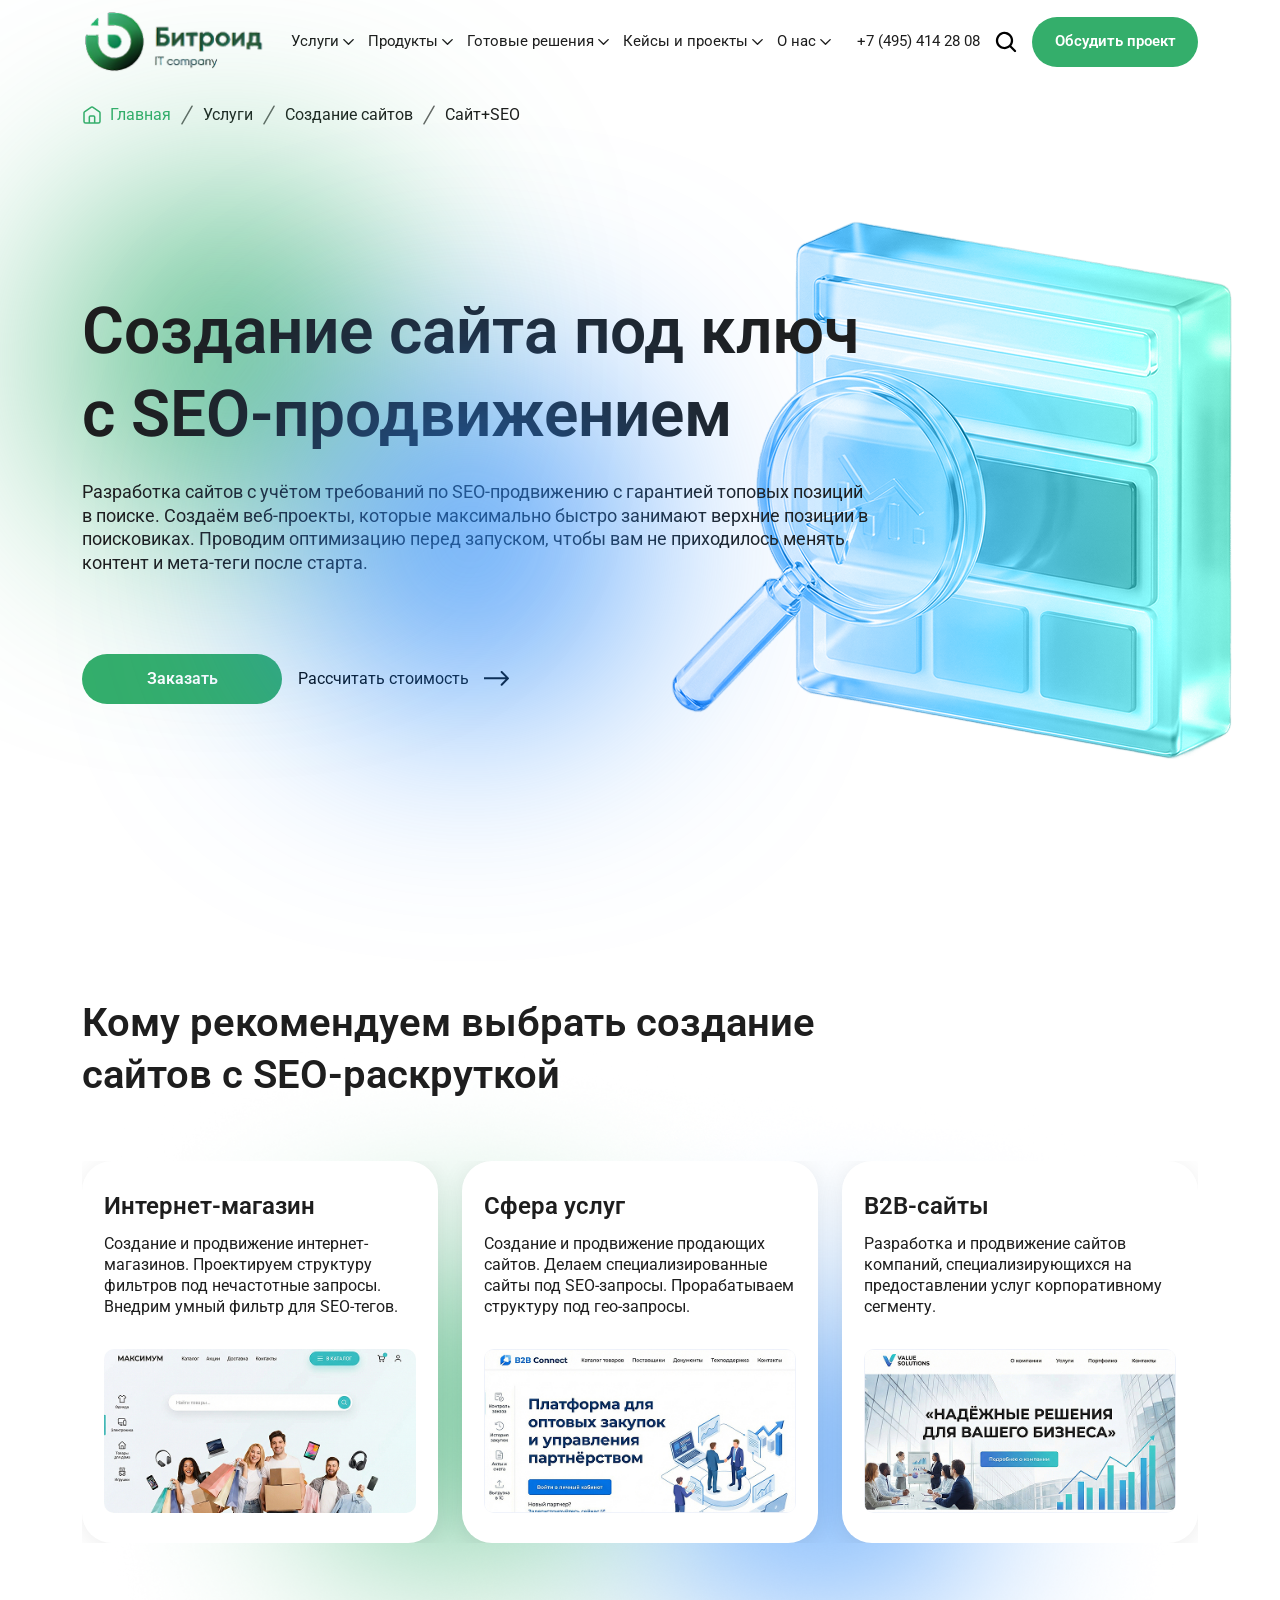
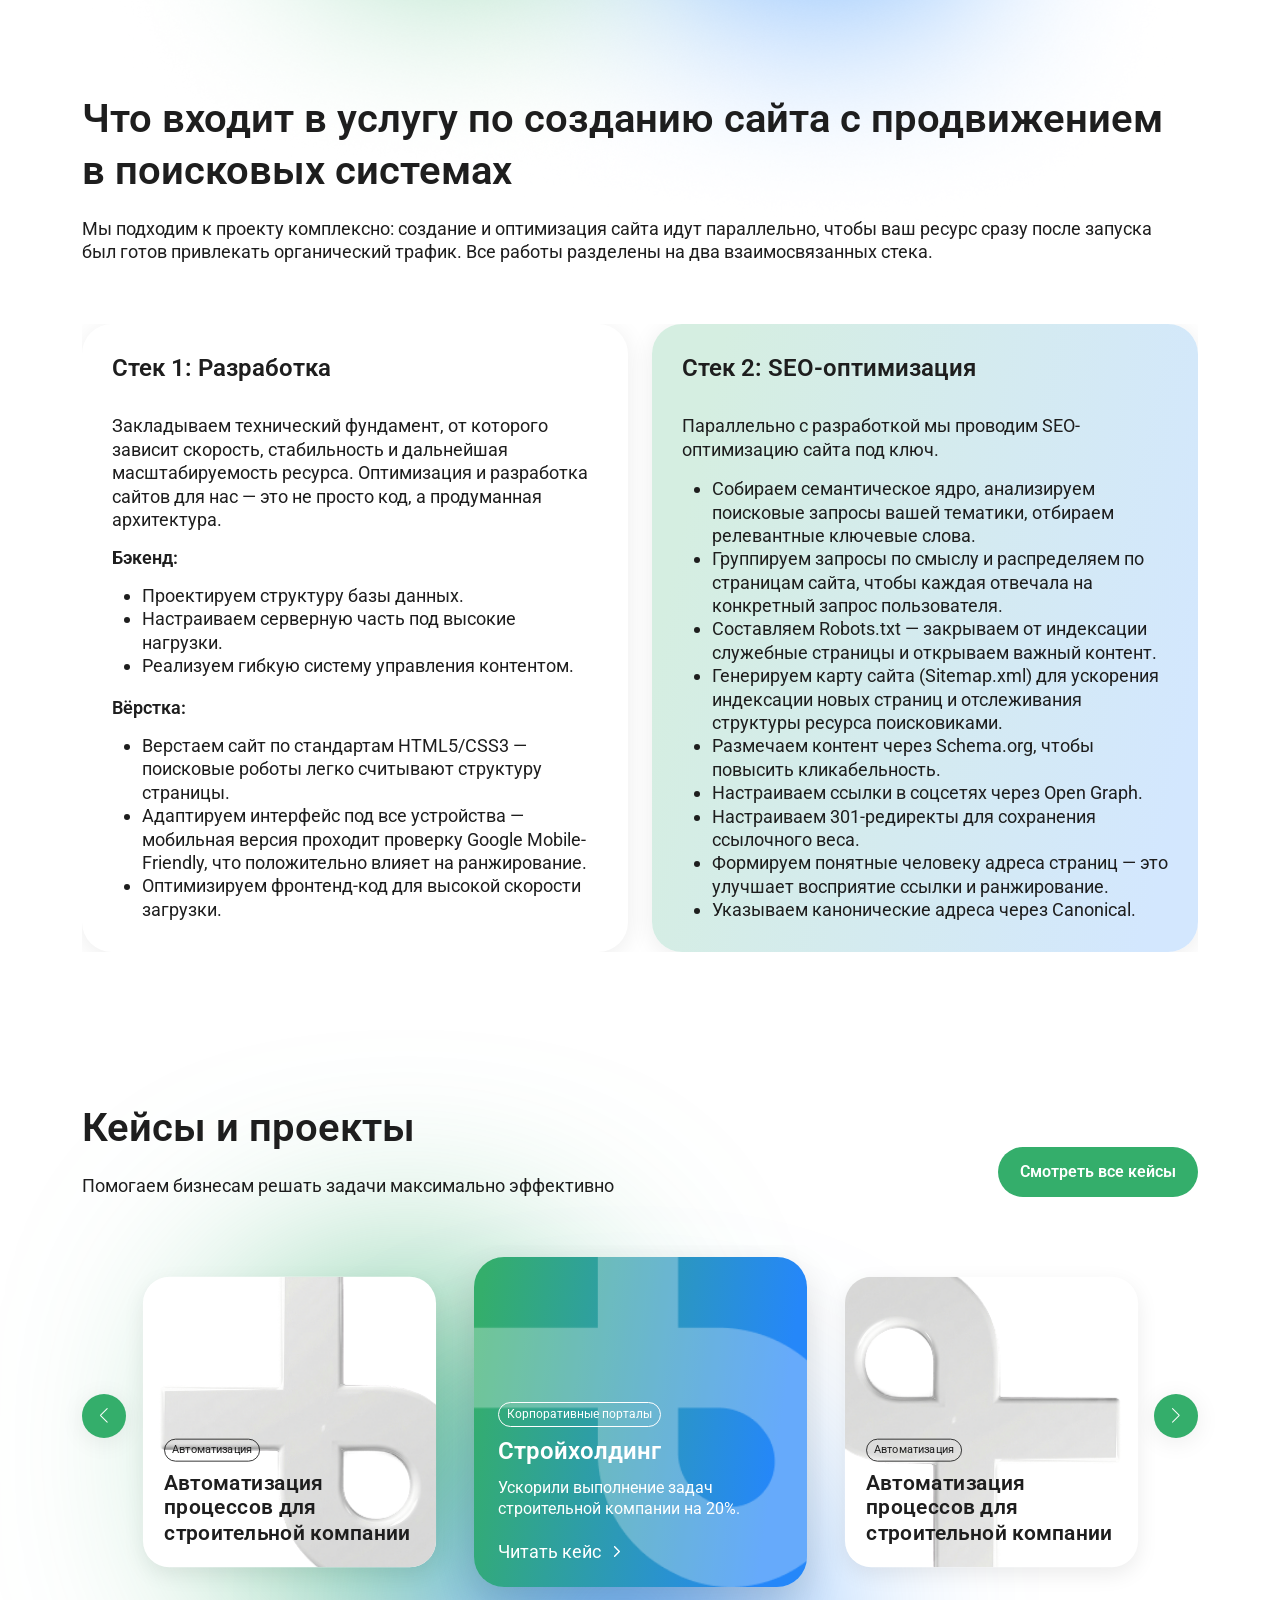
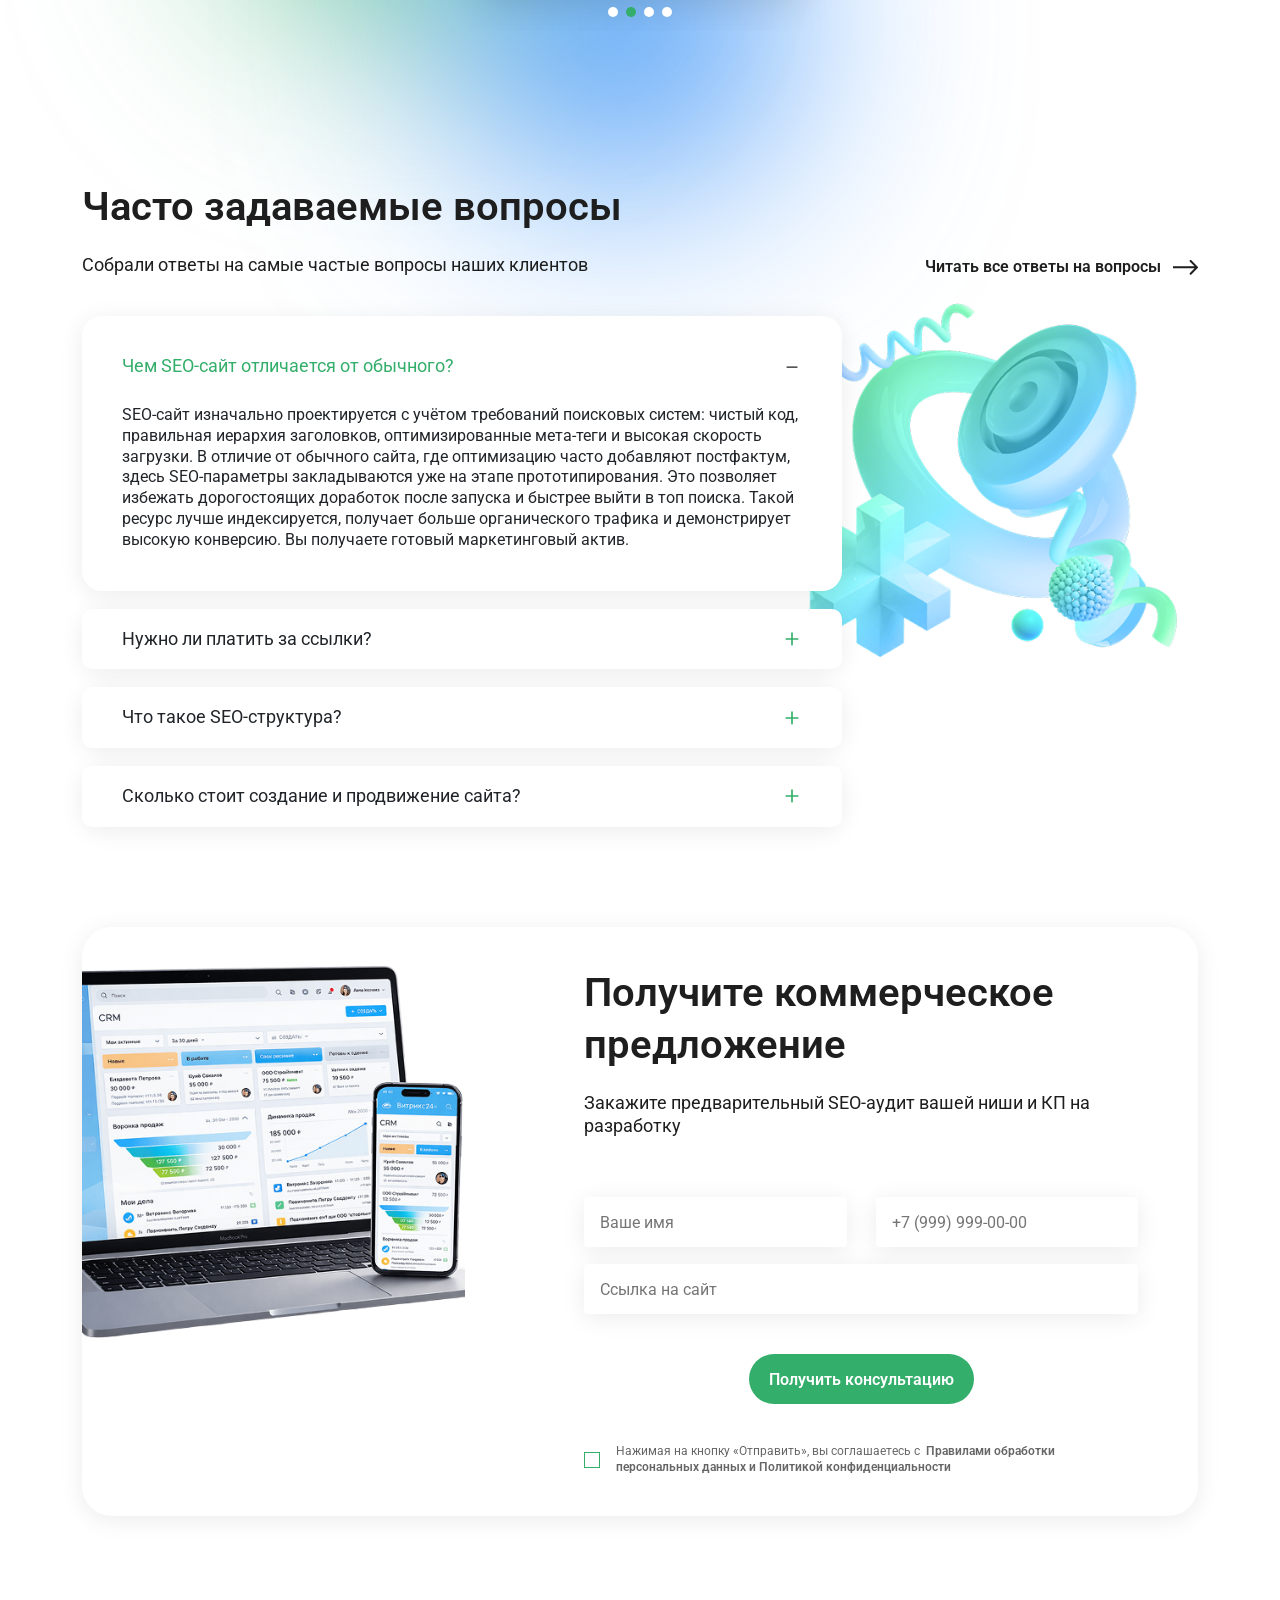
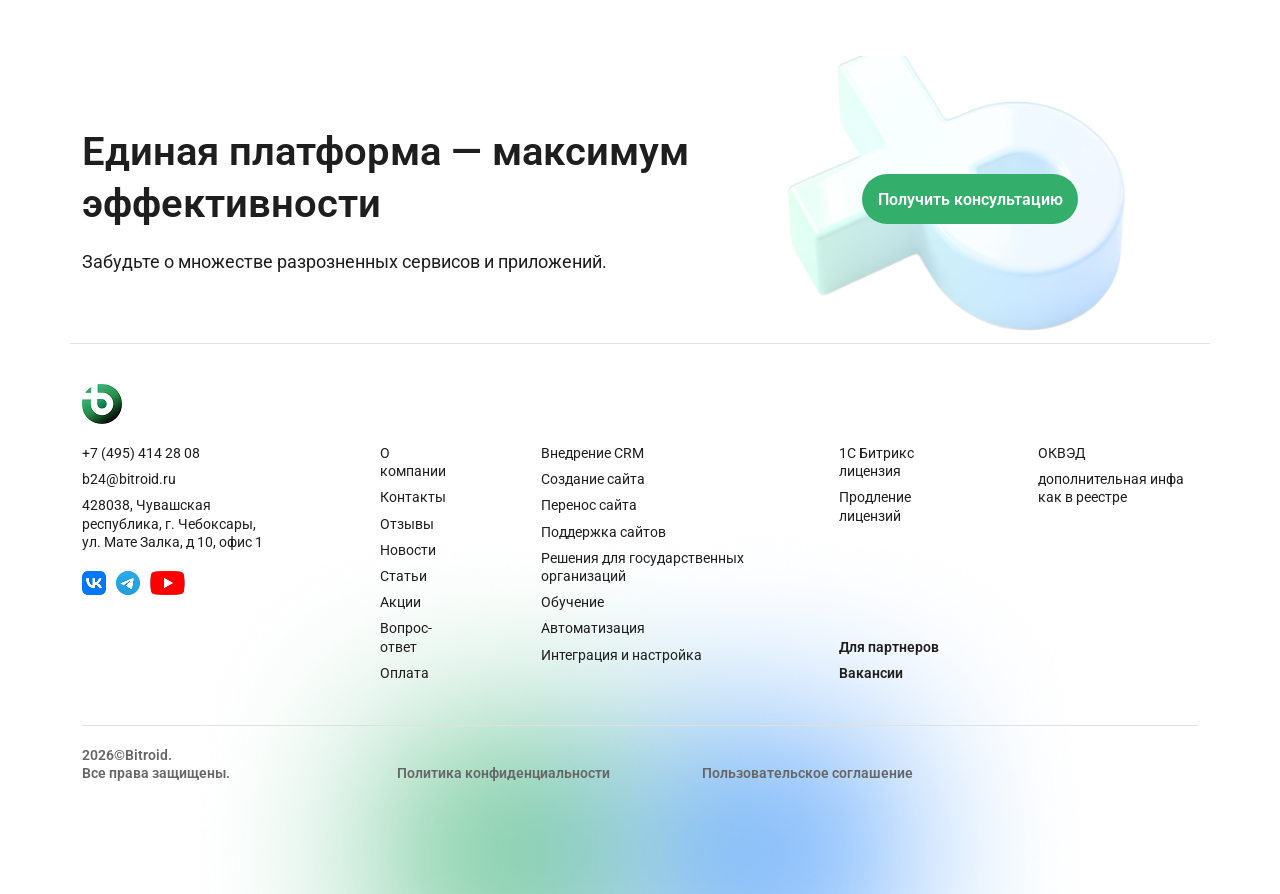
==== commit 7eb4b7da: "Адаптив мобильных" ====
--- a/index.html
+++ b/index.html
@@ -214,41 +214,44 @@
     <div class="container">
       <section class="section services">
         <h2 class="section__title section__title--services ">Кому рекомендуем выбрать создание сайтов с SEO-раскруткой</h2>
-        <ul class="services__list">
-          <li class="services__item">
-            <article class="services__card">
-              <div class="services__card-content">
-                <h3 class="services__card-title">Интернет-магазин</h3>
-                <p class="services__card-description">
-                  Создание и продвижение интернет-магазинов. Проектируем структуру фильтров под нечастотные запросы. Внедрим умный фильтр для SEO-тегов.
-                </p>
-              </div>
-              <img class="services__card-img" src="images/services/services-card-1.jpg" alt="services card 1">
-            </article>
-          </li>
-          <li class="services__item">
-            <article class="services__card">
-              <div class="services__card-content">
-                <h3 class="services__card-title">Сфера услуг</h3>
-                <p class="services__card-description">
-                  Создание и продвижение продающих сайтов. Делаем специализированные сайты под SEO-запросы. Прорабатываем структуру под гео-запросы.
-                </p>
-              </div>
-              <img class="services__card-img" src="images/services/services-card-2.jpg" alt="Сфера услуг">
-            </article>
-          </li>
-          <li class="services__item">
-            <article class="services__card">
-              <div class="services__card-content">
-                <h3 class="services__card-title">B2B-сайты</h3>
-                <p class="services__card-description">
-                  Разработка и продвижение сайтов компаний, специализирующихся на предоставлении услуг корпоративному сегменту.
-                </p>
-              </div>
-              <img class="services__card-img" src="images/services/services-card-3.jpg" alt="B2B-сайты">
-            </article>
-          </li>
-        </ul>
+        <div class="services__slider swiper">
+          <ul class="services__list swiper-wrapper">
+            <li class="services__item swiper-slide">
+              <article class="services__card">
+                <div class="services__card-content">
+                  <h3 class="services__card-title">Интернет-магазин</h3>
+                  <p class="services__card-description">
+                    Создание и продвижение интернет-магазинов. Проектируем структуру фильтров под нечастотные запросы. Внедрим умный фильтр для SEO-тегов.
+                  </p>
+                </div>
+                <img class="services__card-img" src="images/services/services-card-1.jpg" alt="services card 1">
+              </article>
+            </li>
+            <li class="services__item swiper-slide">
+              <article class="services__card">
+                <div class="services__card-content">
+                  <h3 class="services__card-title">Сфера услуг</h3>
+                  <p class="services__card-description">
+                    Создание и продвижение продающих сайтов. Делаем специализированные сайты под SEO-запросы. Прорабатываем структуру под гео-запросы.
+                  </p>
+                </div>
+                <img class="services__card-img" src="images/services/services-card-2.jpg" alt="Сфера услуг">
+              </article>
+            </li>
+            <li class="services__item swiper-slide">
+              <article class="services__card">
+                <div class="services__card-content">
+                  <h3 class="services__card-title">B2B-сайты</h3>
+                  <p class="services__card-description">
+                    Разработка и продвижение сайтов компаний, специализирующихся на предоставлении услуг корпоративному сегменту.
+                  </p>
+                </div>
+                <img class="services__card-img" src="images/services/services-card-3.jpg" alt="B2B-сайты">
+              </article>
+            </li>
+          </ul>
+          <div class="services__pagination swiper-pagination"></div>
+        </div>
       </section>
 
       <section class="section stacks">
@@ -258,43 +261,46 @@
             Мы подходим к проекту комплексно: создание и оптимизация сайта идут параллельно, чтобы ваш ресурс сразу после запуска был готов привлекать органический трафик. Все работы разделены на два взаимосвязанных стека.
           </p>
         </div>
-        <div class="stacks__list">
-          <div class="stacks__item">
-            <h3 class="stacks__item-title">Стек 1: Разработка</h3>
-            <div class="stacks__item-content">
-              <p class="stacks__item-content-intro">Закладываем технический фундамент, от которого зависит скорость, стабильность и дальнейшая масштабируемость ресурса. Оптимизация и разработка сайтов для нас — это не просто код, а продуманная архитектура.</p>
-              <h4 class="stacks__item-subheading">Бэкенд:</h4>
-              <ul class="stacks__item-list">
-                <li class="stacks__item-list-item">Проектируем структуру базы данных.</li>
-                <li class="stacks__item-list-item">Настраиваем серверную часть под высокие нагрузки.</li>
-                <li class="stacks__item-list-item">Реализуем гибкую систему управления контентом.</li>
-              </ul>
-              <h4 class="stacks__item-subheading">Вёрстка:</h4>
-              <ul class="stacks__item-list">
-                <li class="stacks__item-list-item">Верстаем сайт по стандартам HTML5/CSS3 — поисковые роботы легко считывают структуру страницы.</li>
-                <li class="stacks__item-list-item">Адаптируем интерфейс под все устройства — мобильная версия проходит проверку Google Mobile-Friendly, что положительно влияет на ранжирование.</li>
-                <li class="stacks__item-list-item">
-                  Оптимизируем фронтенд-код для высокой скорости загрузки.</li>
-              </ul>
-            </div>
-          </div>
-          <div class="stacks__item">
-            <h3 class="stacks__item-title">Стек 2: SEO-оптимизация</h3>
-            <div class="stacks__item-content">
-              <p class="stacks__item-content-intro">Параллельно с разработкой мы проводим SEO-оптимизацию сайта под ключ.</p>
-              <ul class="stacks__item-list">
-                <li class="stacks__item-list-item">Собираем семантическое ядро, анализируем поисковые запросы вашей тематики, отбираем релевантные ключевые слова.</li>
-                <li class="stacks__item-list-item">Группируем запросы по смыслу и распределяем по страницам сайта, чтобы каждая отвечала на конкретный запрос пользователя.</li>
-                <li class="stacks__item-list-item">Составляем Robots.txt — закрываем от индексации служебные страницы и открываем важный контент.</li>
-                <li class="stacks__item-list-item">Генерируем карту сайта (Sitemap.xml) для ускорения индексации новых страниц и отслеживания структуры ресурса поисковиками.</li>
-                <li class="stacks__item-list-item">Размечаем контент через Schema.org, чтобы повысить кликабельность.</li>
-                <li class="stacks__item-list-item">Настраиваем ссылки в соцсетях через Open Graph.</li>
-                <li class="stacks__item-list-item">Настраиваем 301-редиректы для сохранения ссылочного веса.</li>
-                <li class="stacks__item-list-item">Формируем понятные человеку адреса страниц — это улучшает восприятие ссылки и ранжирование.</li>
-                <li class="stacks__item-list-item">Указываем канонические адреса через Canonical.</li>
-              </ul>
-            </div>
-          </div>
+        <div class="stacks__slider swiper">
+          <div class="stacks__list swiper-wrapper">
+            <div class="stacks__item swiper-slide">
+              <h3 class="stacks__item-title">Стек 1: Разработка</h3>
+              <div class="stacks__item-content">
+                <p class="stacks__item-content-intro">Закладываем технический фундамент, от которого зависит скорость, стабильность и дальнейшая масштабируемость ресурса. Оптимизация и разработка сайтов для нас — это не просто код, а продуманная архитектура.</p>
+                <h4 class="stacks__item-subheading">Бэкенд:</h4>
+                <ul class="stacks__item-list">
+                  <li class="stacks__item-list-item">Проектируем структуру базы данных.</li>
+                  <li class="stacks__item-list-item">Настраиваем серверную часть под высокие нагрузки.</li>
+                  <li class="stacks__item-list-item">Реализуем гибкую систему управления контентом.</li>
+                </ul>
+                <h4 class="stacks__item-subheading">Вёрстка:</h4>
+                <ul class="stacks__item-list">
+                  <li class="stacks__item-list-item">Верстаем сайт по стандартам HTML5/CSS3 — поисковые роботы легко считывают структуру страницы.</li>
+                  <li class="stacks__item-list-item">Адаптируем интерфейс под все устройства — мобильная версия проходит проверку Google Mobile-Friendly, что положительно влияет на ранжирование.</li>
+                  <li class="stacks__item-list-item">
+                    Оптимизируем фронтенд-код для высокой скорости загрузки.</li>
+                </ul>
+              </div>
+            </div>
+            <div class="stacks__item swiper-slide">
+              <h3 class="stacks__item-title">Стек 2: SEO-оптимизация</h3>
+              <div class="stacks__item-content">
+                <p class="stacks__item-content-intro">Параллельно с разработкой мы проводим SEO-оптимизацию сайта под ключ.</p>
+                <ul class="stacks__item-list">
+                  <li class="stacks__item-list-item">Собираем семантическое ядро, анализируем поисковые запросы вашей тематики, отбираем релевантные ключевые слова.</li>
+                  <li class="stacks__item-list-item">Группируем запросы по смыслу и распределяем по страницам сайта, чтобы каждая отвечала на конкретный запрос пользователя.</li>
+                  <li class="stacks__item-list-item">Составляем Robots.txt — закрываем от индексации служебные страницы и открываем важный контент.</li>
+                  <li class="stacks__item-list-item">Генерируем карту сайта (Sitemap.xml) для ускорения индексации новых страниц и отслеживания структуры ресурса поисковиками.</li>
+                  <li class="stacks__item-list-item">Размечаем контент через Schema.org, чтобы повысить кликабельность.</li>
+                  <li class="stacks__item-list-item">Настраиваем ссылки в соцсетях через Open Graph.</li>
+                  <li class="stacks__item-list-item">Настраиваем 301-редиректы для сохранения ссылочного веса.</li>
+                  <li class="stacks__item-list-item">Формируем понятные человеку адреса страниц — это улучшает восприятие ссылки и ранжирование.</li>
+                  <li class="stacks__item-list-item">Указываем канонические адреса через Canonical.</li>
+                </ul>
+              </div>
+            </div>
+          </div>
+          <div class="stacks__pagination swiper-pagination"></div>
         </div>
       </section>
     </div>
@@ -474,7 +480,7 @@
             Закажите предварительный SEO-аудит вашей ниши и КП на разработку
           </p>
         </div>
-
+        <div class="lead__overlay"></div>
         <form class="lead__form">
           <div class="lead__form-row">
             <div class="lead__form-col">
@@ -521,20 +527,22 @@
       <section class="footer__middle">
         <div class="footer__middle-row">
           <div class="footer__contacts">
-            <a href="/" class="footer__logo-link">
-              <img class="footer__logo-img" src="/images/logo-footer.png" alt="Битроид">
-            </a>
-            <ul class="footer__contacts-list">
-              <li class="footer__contacts-item">
-                <a href="tel:+74954142808" class="footer__link">+7 (495) 414 28 08</a>
-              </li>
-              <li class="footer__contacts-item">
-                <a href="mailto:b24@bitroid.ru" class="footer__link">b24@bitroid.ru</a>
-              </li>
-              <li class="footer__contacts-item">
-                428038, Чувашская республика, г. Чебоксары,<br> ул. Мате Залка, д 10, офис 1
-              </li>
-            </ul>
+            <div class="footer__contacts-main">
+              <a href="/" class="footer__logo-link">
+                <img class="footer__logo-img" src="/images/logo-footer.png" alt="Битроид">
+              </a>
+              <ul class="footer__contacts-list">
+                <li class="footer__contacts-item">
+                  <a href="tel:+74954142808" class="footer__link">+7 (495) 414 28 08</a>
+                </li>
+                <li class="footer__contacts-item">
+                  <a href="mailto:b24@bitroid.ru" class="footer__link">b24@bitroid.ru</a>
+                </li>
+                <li class="footer__contacts-item">
+                  428038, Чувашская республика, г. Чебоксары,<br> ул. Мате Залка, д 10, офис 1
+                </li>
+              </ul>
+            </div>
             <ul class="footer__social-list">
               <li class="footer__social-item">
                 <a class="footer__social-link" href="#">
--- a/css/main.css
+++ b/css/main.css
@@ -566,6 +566,14 @@
   list-style: none;
   padding: 0;
   margin: 0;
+}
+
+.services__slider .services__pagination {
+  display: none;
+}
+
+.stacks__slider .stacks__pagination {
+  display: none;
 }
 
 .services__item {
@@ -1039,7 +1047,8 @@
 }
 
 .footer__top .container {
-  padding: 70px 0;
+  padding-top: 70px;
+  padding-bottom: 70px;
 
   margin-bottom: 40px;
   border-bottom: 1px solid #e0e0e0;
@@ -1148,6 +1157,12 @@
   margin-top: 60px;
 }
 
+.footer__bottom {
+  font-weight: 600;
+
+  color: #666666;
+}
+
 .footer__bottom-row {
   display: flex;
   align-items: flex-end;
@@ -1166,8 +1181,6 @@
 }
 
 .footer__bottom-link {
-  font-weight: 600;
-
   color: #666666;
 }
 
@@ -1618,7 +1631,413 @@
 }
 
 @media (max-width: 640px) {
+  body {
+    font-size: 14px;
+  }
+
+  .btn {
+    min-width: 200px;
+  }
+
+  .header {
+    padding: 4px 0;
+  }
+
+  .header__logo {
+    width: 86px;
+  }
+
   .header__menu {
     width: 100%;
   }
-}
+
+  .main {
+    padding: 10px 0 60px;
+  }
+
+  .breadcrumbs {
+    align-items: baseline;
+  }
+
+  .breadcrumbs__icon {
+    width: 16px;
+    height: 16px;
+  }
+
+  .breadcrumbs__list {
+    flex-wrap: wrap;
+  }
+
+  .breadcrumbs__separator {
+    width: 20px;
+    height: 20px;
+  }
+
+  .hero {
+    min-height: auto;
+    padding: 80px 0;
+  }
+
+  .hero::before,
+  .hero::after {
+    width: 100px;
+    height: 100px;
+
+    filter: blur(80px);
+  }
+
+  .hero::before {
+    left: 50%;
+    top: 0;
+  }
+
+  .hero::before {
+    left: 50%;
+    top: 0;
+  }
+
+  .hero__bg {
+    left: 50%;
+    top: 30%;
+    transform: translateX(-50%);
+    right: auto;
+    width: 100%;
+    height: 450px;
+  }
+
+  .hero__content {
+    text-align: center;
+  }
+
+  .hero__title {
+    margin-bottom: 12px;
+    font-size: 24px;
+  }
+
+  .hero__description {
+    margin-bottom: 110px;
+
+    font-size: 14px;
+  }
+
+  .hero__buttons {
+    flex-direction: column;
+    gap: 16px;
+  }
+
+  .hero__btn {
+    font-size: 16px;
+  }
+
+  .section {
+    padding-bottom: 60px;
+  }
+
+  .section__row--faq {
+    gap: 30px;
+  }
+
+  .section__title {
+    margin-bottom: 12px;
+    font-size: 20px;
+  }
+
+  .services {
+    padding-top: 55px;
+  }
+
+  .services::before,
+  .services::after {
+    content: "";
+    position: absolute;
+
+    width: 200px;
+    height: 200px;
+
+    border-radius: 50%;
+    filter: blur(120px);
+    pointer-events: none;
+  }
+
+  .services::before {
+    top: 29%;
+    left: 40%;
+
+    background: #2bac68;
+  }
+
+  .services::after {
+    top: 55%;
+    left: 17%;
+
+    background: #2587f9;
+  }
+
+  .services__slider {
+    overflow: hidden;
+    padding: 12px 12px 28px;
+    margin: -12px -12px 0;
+  }
+
+  .services__slider .services__list {
+    display: flex;
+    gap: 0;
+  }
+
+  .services__slider .services__item {
+    height: auto;
+  }
+
+  .services__slider .services__pagination {
+    display: flex;
+    justify-content: center;
+    bottom: 0;
+  }
+
+  .services__slider .swiper-pagination-bullet {
+    width: 10px;
+    height: 10px;
+    background-color: #ffffff;
+    opacity: 1;
+  }
+
+  .services__slider .swiper-pagination-bullet-active {
+    background-color: #34ae6b;
+  }
+
+  .services__card {
+    display: flex;
+    gap: 35px;
+  }
+
+  .services__card-title {
+    font-size: 16px;
+  }
+
+  .services__card-img {
+    width: auto;
+  }
+
+  .stacks__slider {
+    overflow: hidden;
+    padding: 12px 12px 28px;
+    margin: -12px -12px 0;
+  }
+
+  .stacks__slider .stacks__list {
+    display: flex;
+    gap: 0;
+  }
+
+  .stacks__slider .stacks__item {
+    height: auto;
+  }
+
+  .stacks__item {
+    padding: 16px;
+  }
+
+  .stacks__item-title {
+    font-size: 16px;
+  }
+
+  .stacks__slider .stacks__pagination {
+    display: flex;
+    justify-content: center;
+    bottom: 0;
+  }
+
+  .stacks__slider .swiper-pagination-bullet {
+    width: 10px;
+    height: 10px;
+    background-color: #ffffff;
+    opacity: 1;
+  }
+
+  .stacks__slider .swiper-pagination-bullet-active {
+    background-color: #34ae6b;
+  }
+
+  .portfolio::before,
+  .portfolio::after {
+    width: 200px;
+    height: 200px;
+    filter: blur(380px);
+  }
+
+  .portfolio::before {
+    top: 29%;
+    left: 40%;
+  }
+
+  .portfolio::after {
+    top: 55%;
+    left: 17%;
+  }
+
+  .accordion-button::after {
+    width: 14px;
+    height: 14px;
+    background-size: contain;
+  }
+
+  .faq {
+    position: relative;
+  }
+
+  .faq::before,
+  .faq::after {
+    content: "";
+    position: absolute;
+
+    width: 200px;
+    height: 200px;
+
+    border-radius: 50%;
+    filter: blur(120px);
+    pointer-events: none;
+    z-index: -1;
+  }
+
+  .faq::before {
+    bottom: 29%;
+    left: 40%;
+
+    background: #2bac68;
+  }
+
+  .faq::after {
+    top: 55%;
+    right: 17%;
+
+    background: #2587f9;
+  }
+
+  .faq__accordion .accordion-item:not(:last-child) {
+    margin-bottom: 8px;
+  }
+
+  .faq__accordion .accordion-button {
+    padding: 12px 16px 12px 12px;
+
+    font-size: 16px;
+  }
+
+  .faq__accordion .accordion-button:not(.collapsed) {
+    padding: 12px 16px 6px 12px;
+  }
+
+  .faq__accordion .accordion-body {
+    padding: 10px;
+  }
+
+  .lead {
+    background-color: #ffffff;
+    position: relative;
+    padding: 20px;
+  }
+
+  .lead::after {
+    content: "";
+    position: absolute;
+    bottom: 0;
+    right: 17%;
+
+    width: 200px;
+    height: 200px;
+    z-index: -11;
+
+    border-radius: 50%;
+    filter: blur(120px);
+    pointer-events: none;
+
+    background: #2587f9;
+  }
+
+  .footer {
+    padding-top: 0;
+    padding-bottom: 30px;
+
+    background-image: url("../images/footer-middle-bg-mobile.png");
+    background-size: 100%;
+    background-position: top 75% center;
+    background-repeat: no-repeat;
+  }
+
+  .footer__top {
+    background-position: 120% 50%;
+    background-size: 256px;
+  }
+
+  .footer__top-btn {
+    margin: 0 auto;
+  }
+  .footer__middle-row {
+    display: grid;
+    grid-template-columns: 1fr;
+    gap: 24px 16px;
+    align-items: start;
+  }
+
+  .footer__contacts {
+    width: 100%;
+    grid-column: 1 / -1;
+    display: grid;
+    grid-template-columns: minmax(0, 1fr) 38px;
+    gap: 16px;
+    align-items: start;
+  }
+
+  .footer__contacts-main {
+    display: flex;
+    gap: 20px;
+    min-width: 0;
+  }
+
+  .footer__social-list {
+    margin-top: 0;
+    flex-direction: column;
+    align-items: center;
+    gap: 12px;
+  }
+
+  .footer__secondary-menu {
+    max-width: none;
+    width: 100%;
+    grid-column: 1 / -1;
+    margin-top: 0;
+    margin-left: 0;
+  }
+
+  .footer__menu {
+    display: grid;
+    grid-template-columns: repeat(2, minmax(0, 1fr));
+    gap: 24px 16px;
+  }
+
+  .footer__menu-col {
+    max-width: none;
+  }
+
+  .footer__menu-col:nth-child(2) {
+    order: 1;
+  }
+
+  .footer__menu-col:nth-child(1) {
+    order: 2;
+  }
+
+  .footer__menu-col--last {
+    order: 3;
+    grid-column: 1 / -1;
+    display: grid;
+    grid-template-columns: repeat(2, minmax(0, 1fr));
+    gap: 16px;
+  }
+
+  .footer__bottom-row {
+    flex-direction: column;
+    align-items: flex-start;
+    gap: 16spx;
+  }
+}
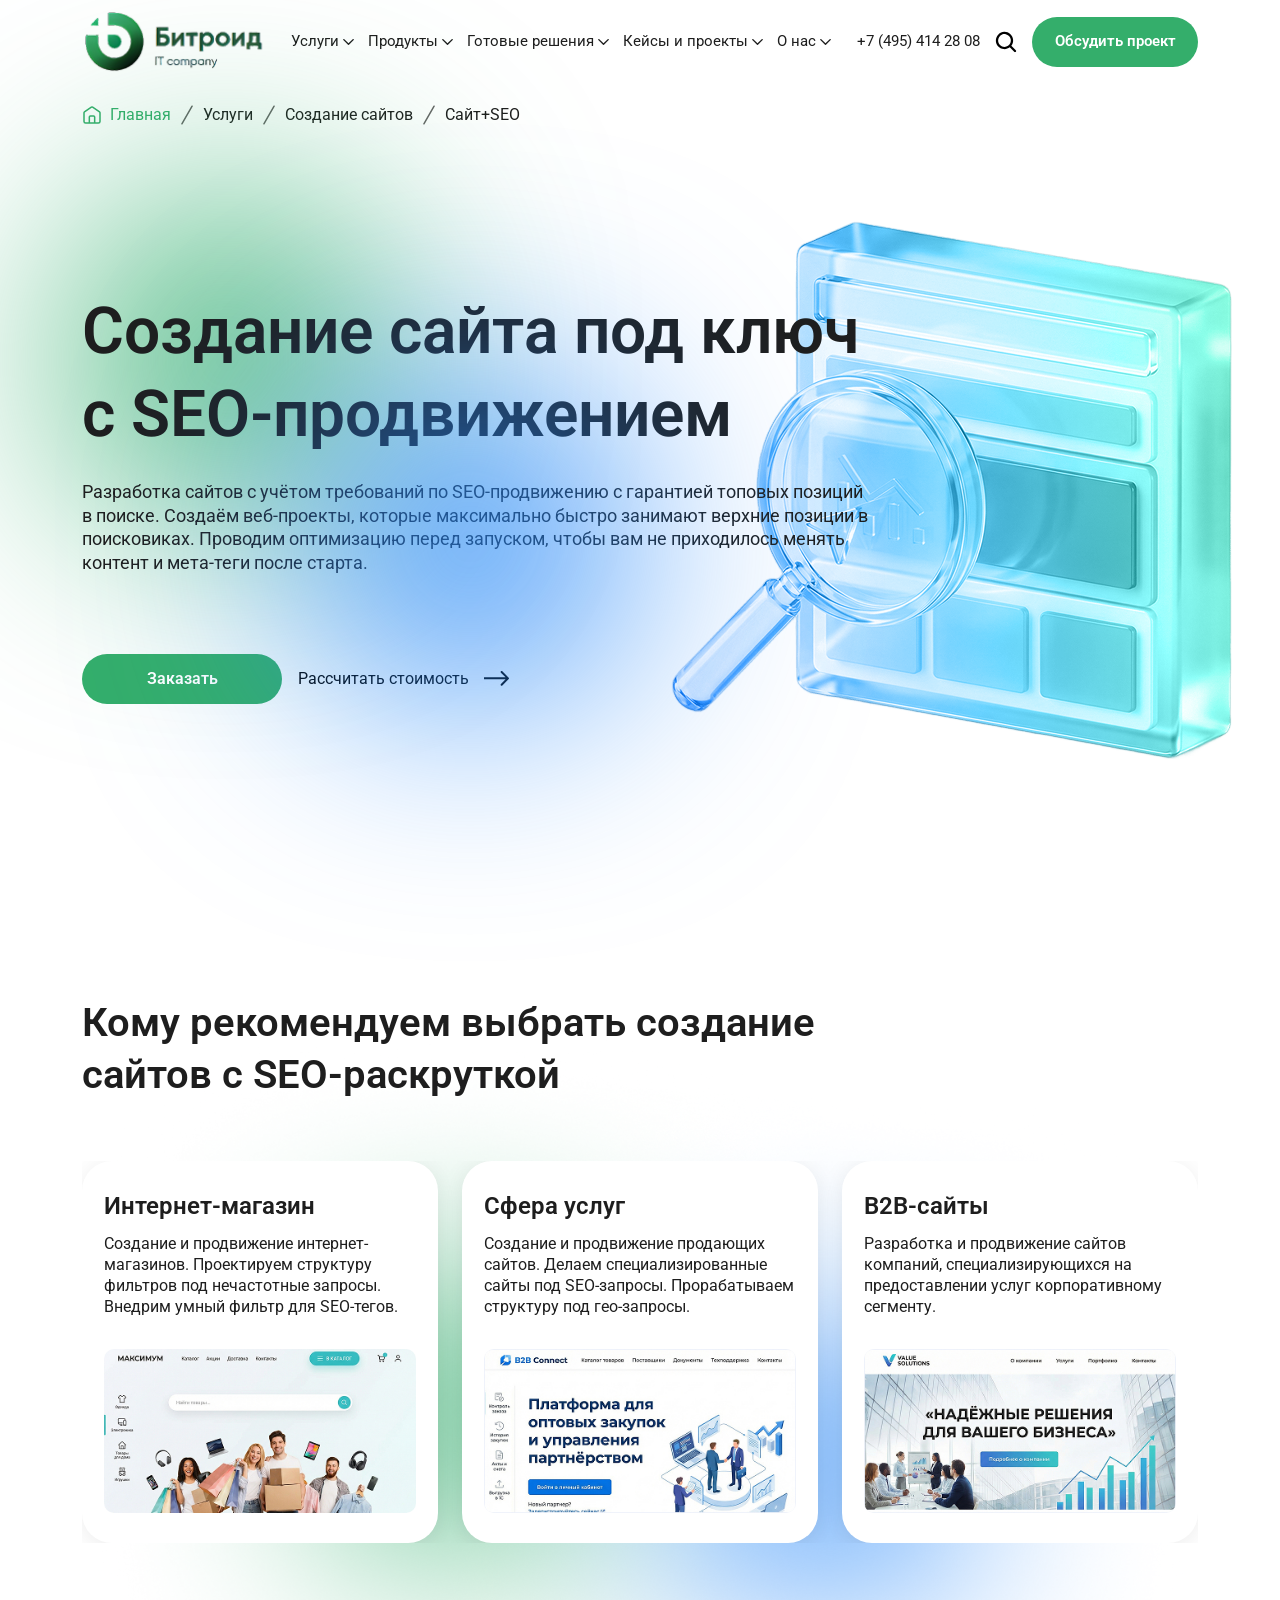
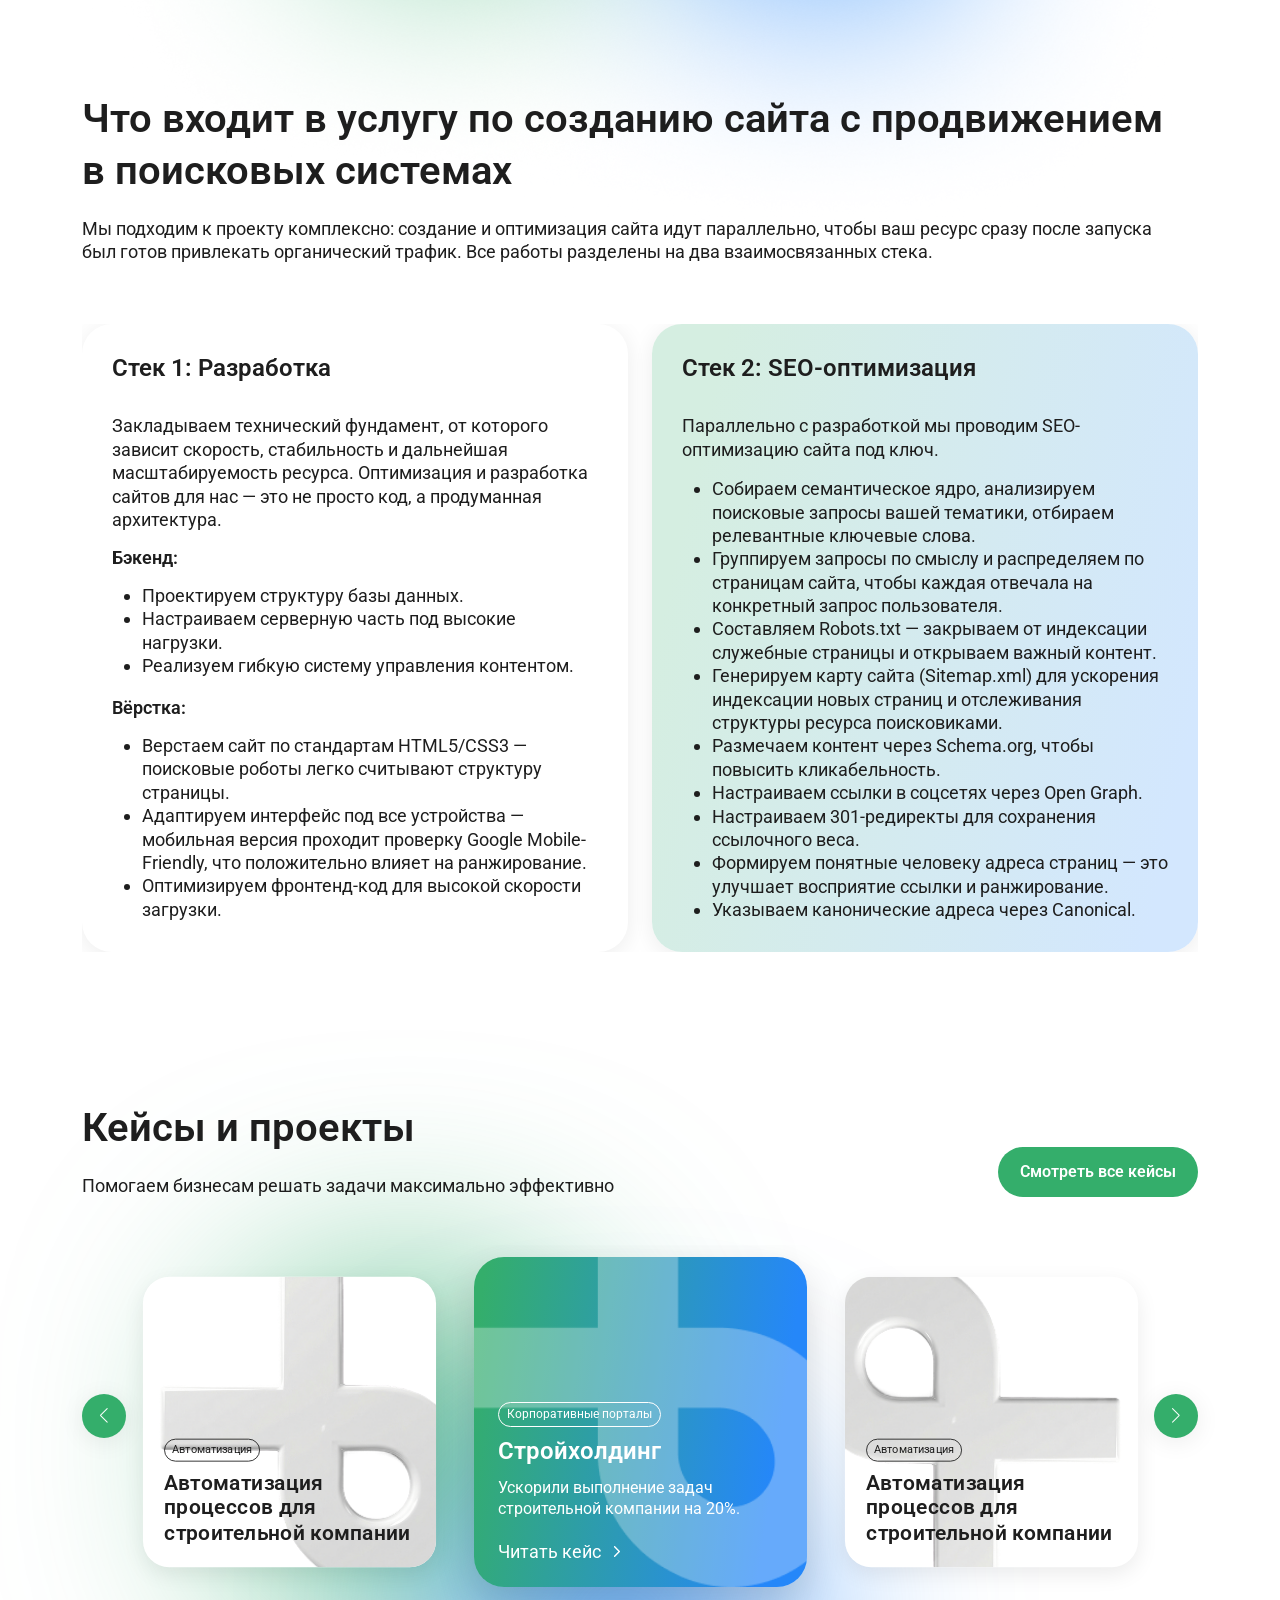
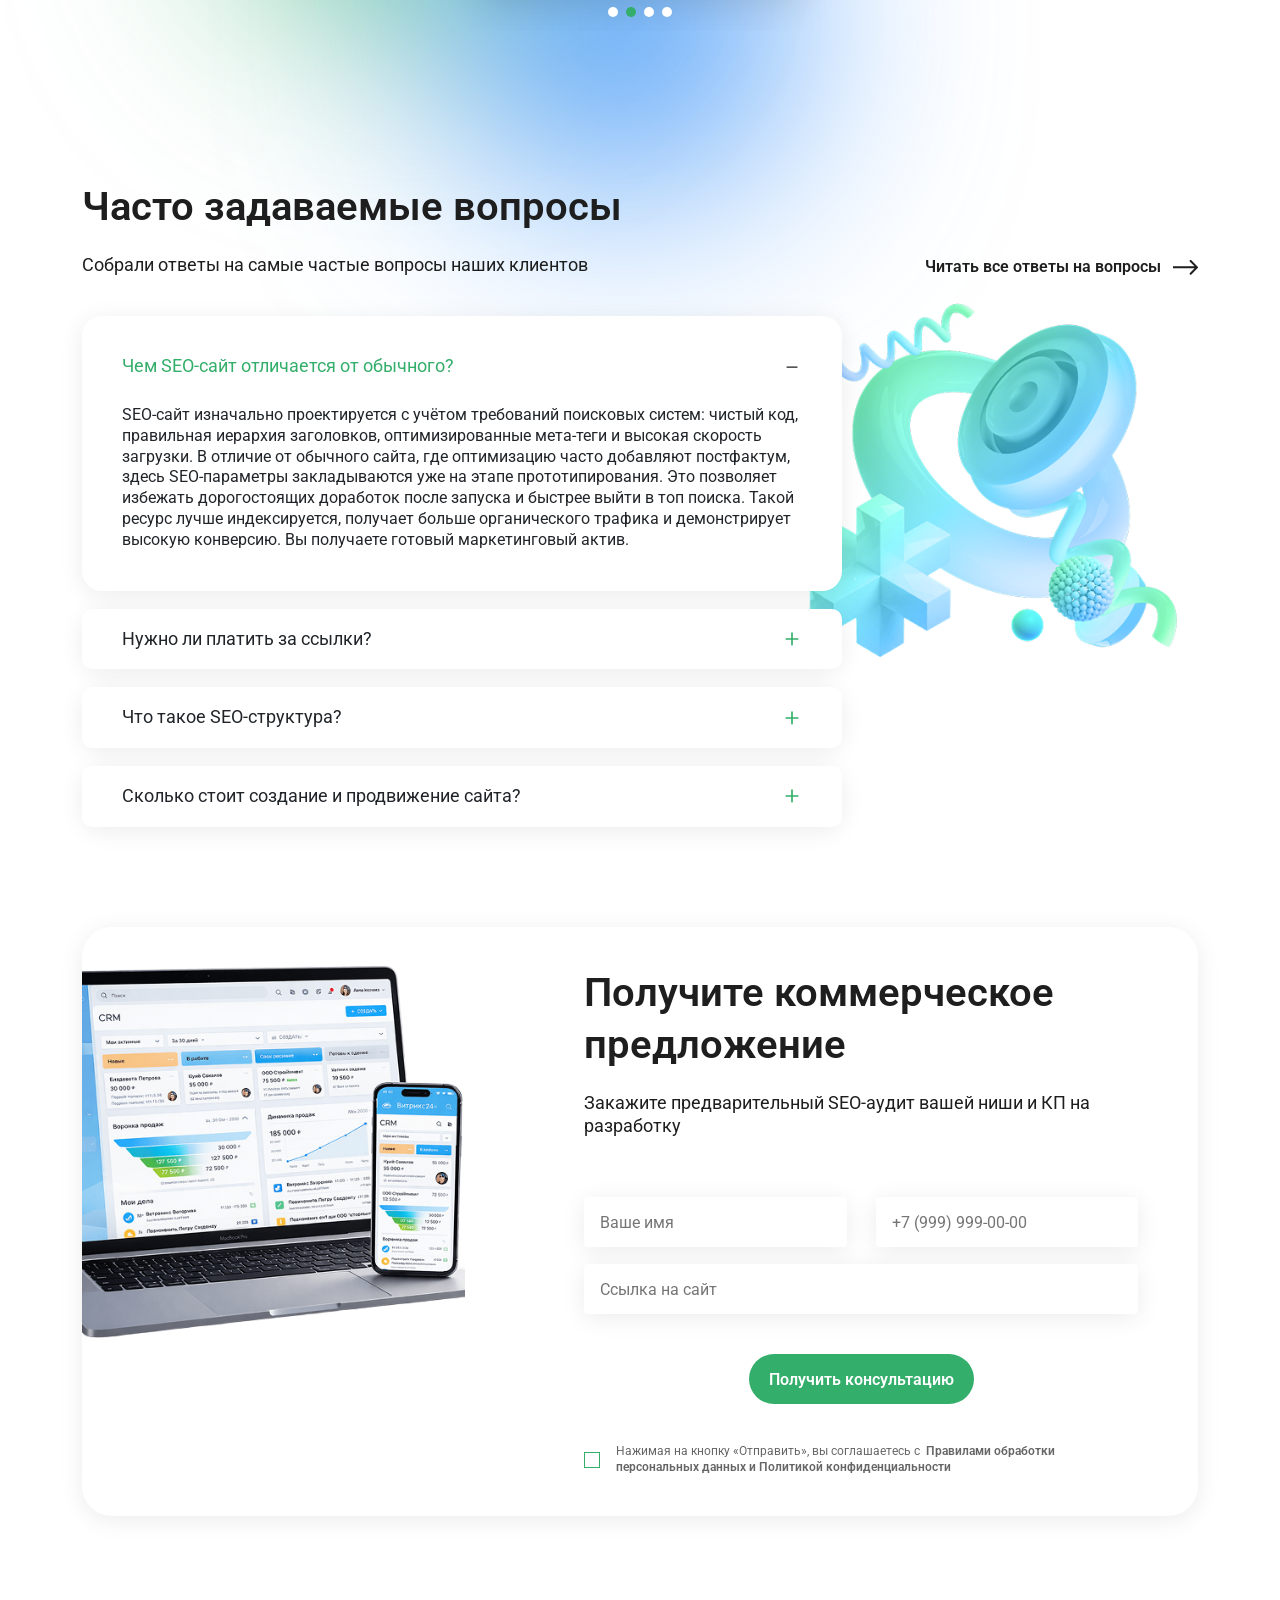
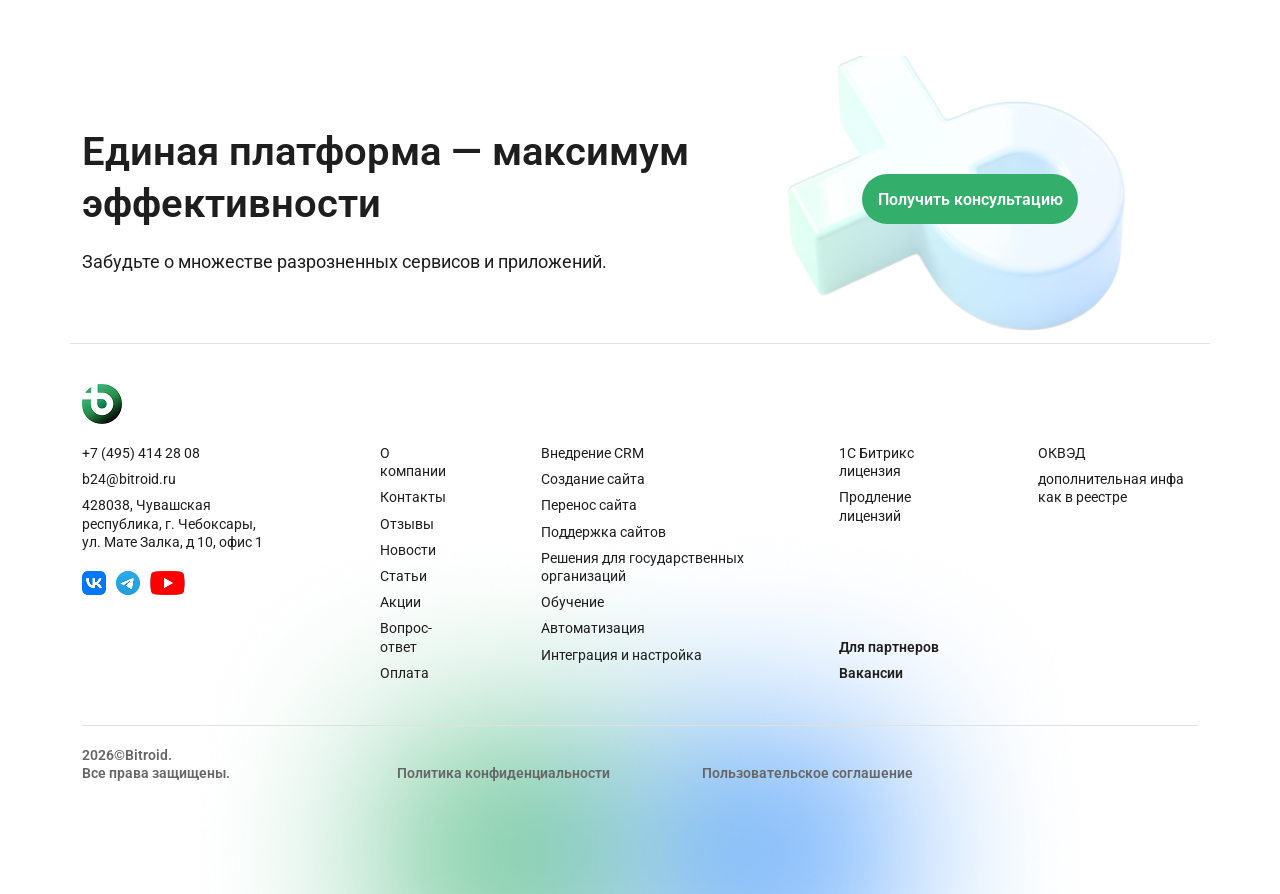
==== commit a4f566d9: "Поправил пути к изображениями в футере" ====
--- a/index.html
+++ b/index.html
@@ -18,7 +18,7 @@
         "url": "https://bitroid.ru",
         "logo": {
           "@type": "ImageObject",
-          "url": "/images/logo.png"
+          "url": "images/logo.png"
         },
         "sameAs": [
           "https://vk.com/bitroid",
@@ -529,7 +529,7 @@
           <div class="footer__contacts">
             <div class="footer__contacts-main">
               <a href="/" class="footer__logo-link">
-                <img class="footer__logo-img" src="/images/logo-footer.png" alt="Битроид">
+                <img class="footer__logo-img" src="images/logo-footer.png" alt="Битроид">
               </a>
               <ul class="footer__contacts-list">
                 <li class="footer__contacts-item">
@@ -546,17 +546,17 @@
             <ul class="footer__social-list">
               <li class="footer__social-item">
                 <a class="footer__social-link" href="#">
-                  <img class="footer__social-icon" src="/images/icons/vk.png" alt="Мы в ВКонтакте">
+                  <img class="footer__social-icon" src="images/icons/vk.png" alt="Мы в ВКонтакте">
                 </a>
               </li>
               <li class="footer__social-item">
                 <a class="footer__social-link" href="#">
-                  <img class="footer__social-icon" src="/images/icons/telegram.png" alt="Мы в Telegram">
+                  <img class="footer__social-icon" src="images/icons/telegram.png" alt="Мы в Telegram">
                 </a>
               </li>
               <li class="footer__social-item">
                 <a class="footer__social-link" href="#">
-                  <img class="footer__social-icon" src="/images/icons/youtube.png" alt="Мы на YouTube">
+                  <img class="footer__social-icon" src="images/icons/youtube.png" alt="Мы на YouTube">
                 </a>
               </li>
             </ul>
